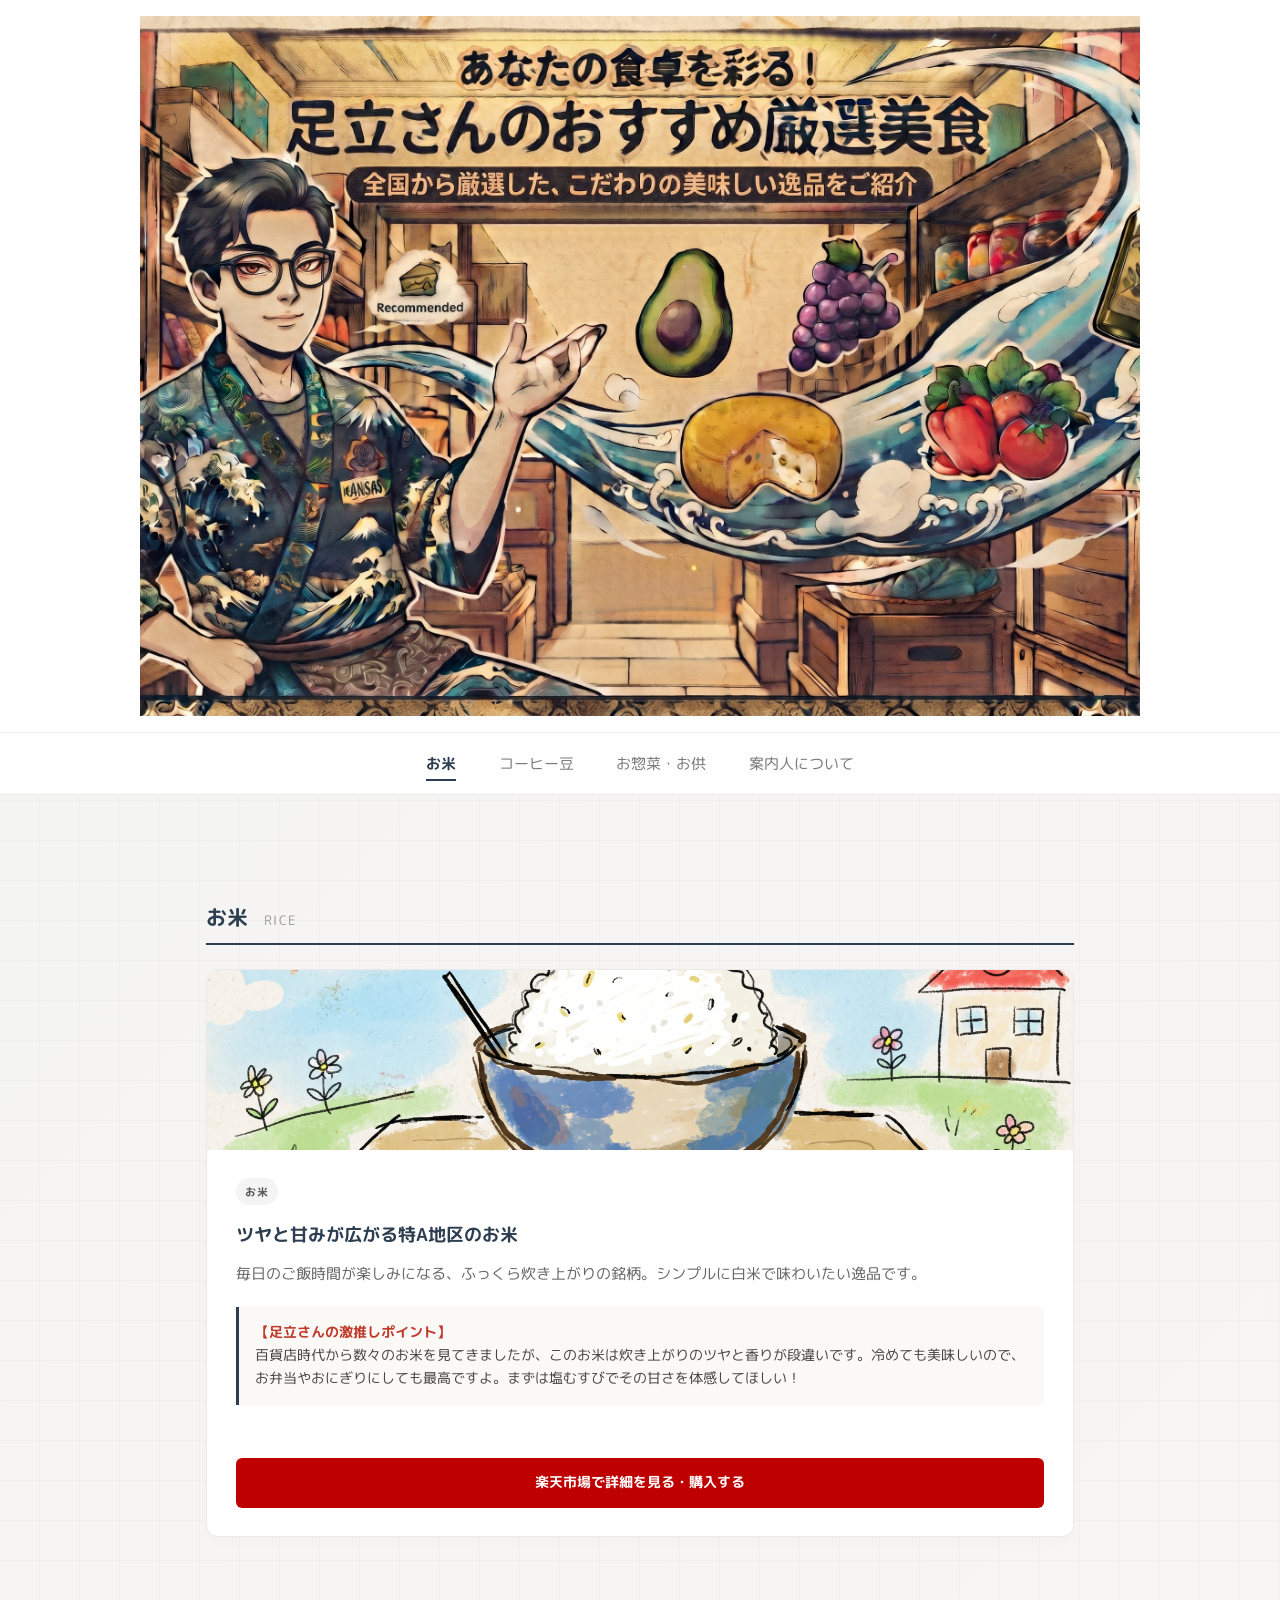
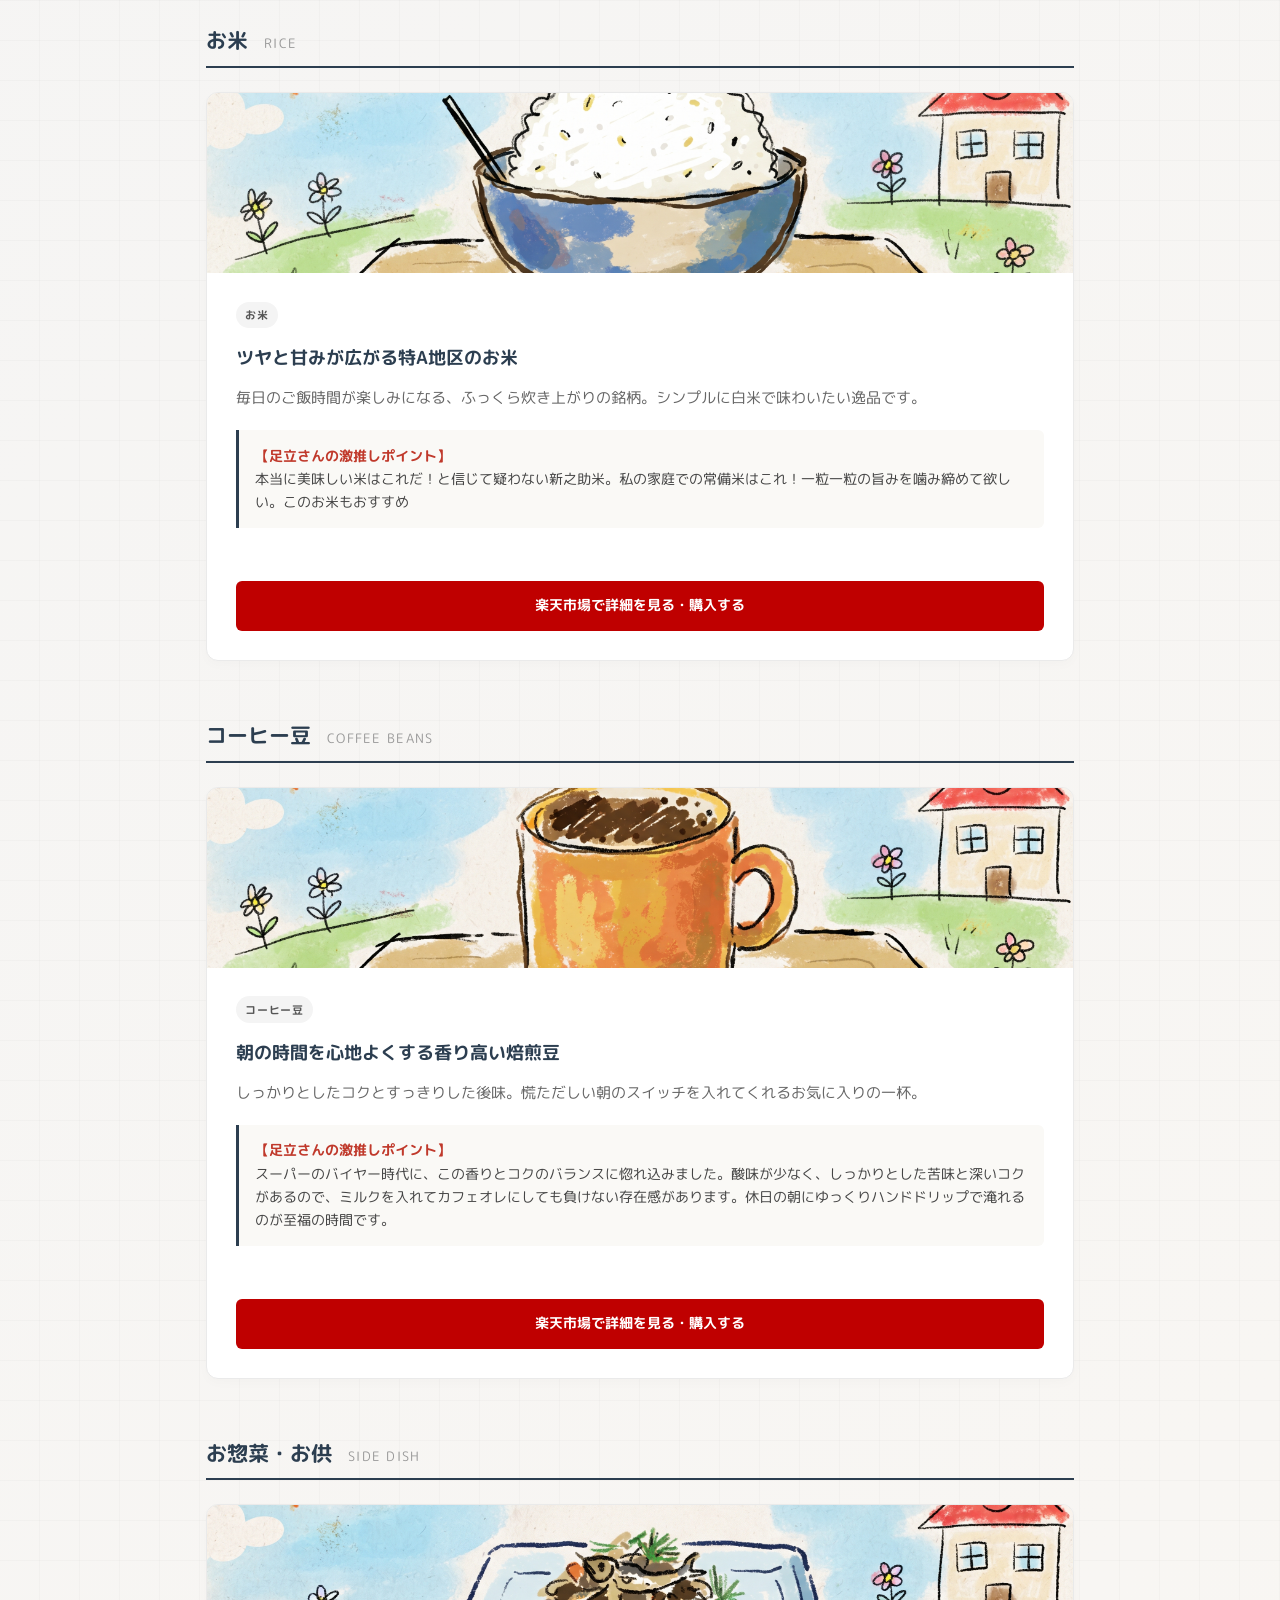
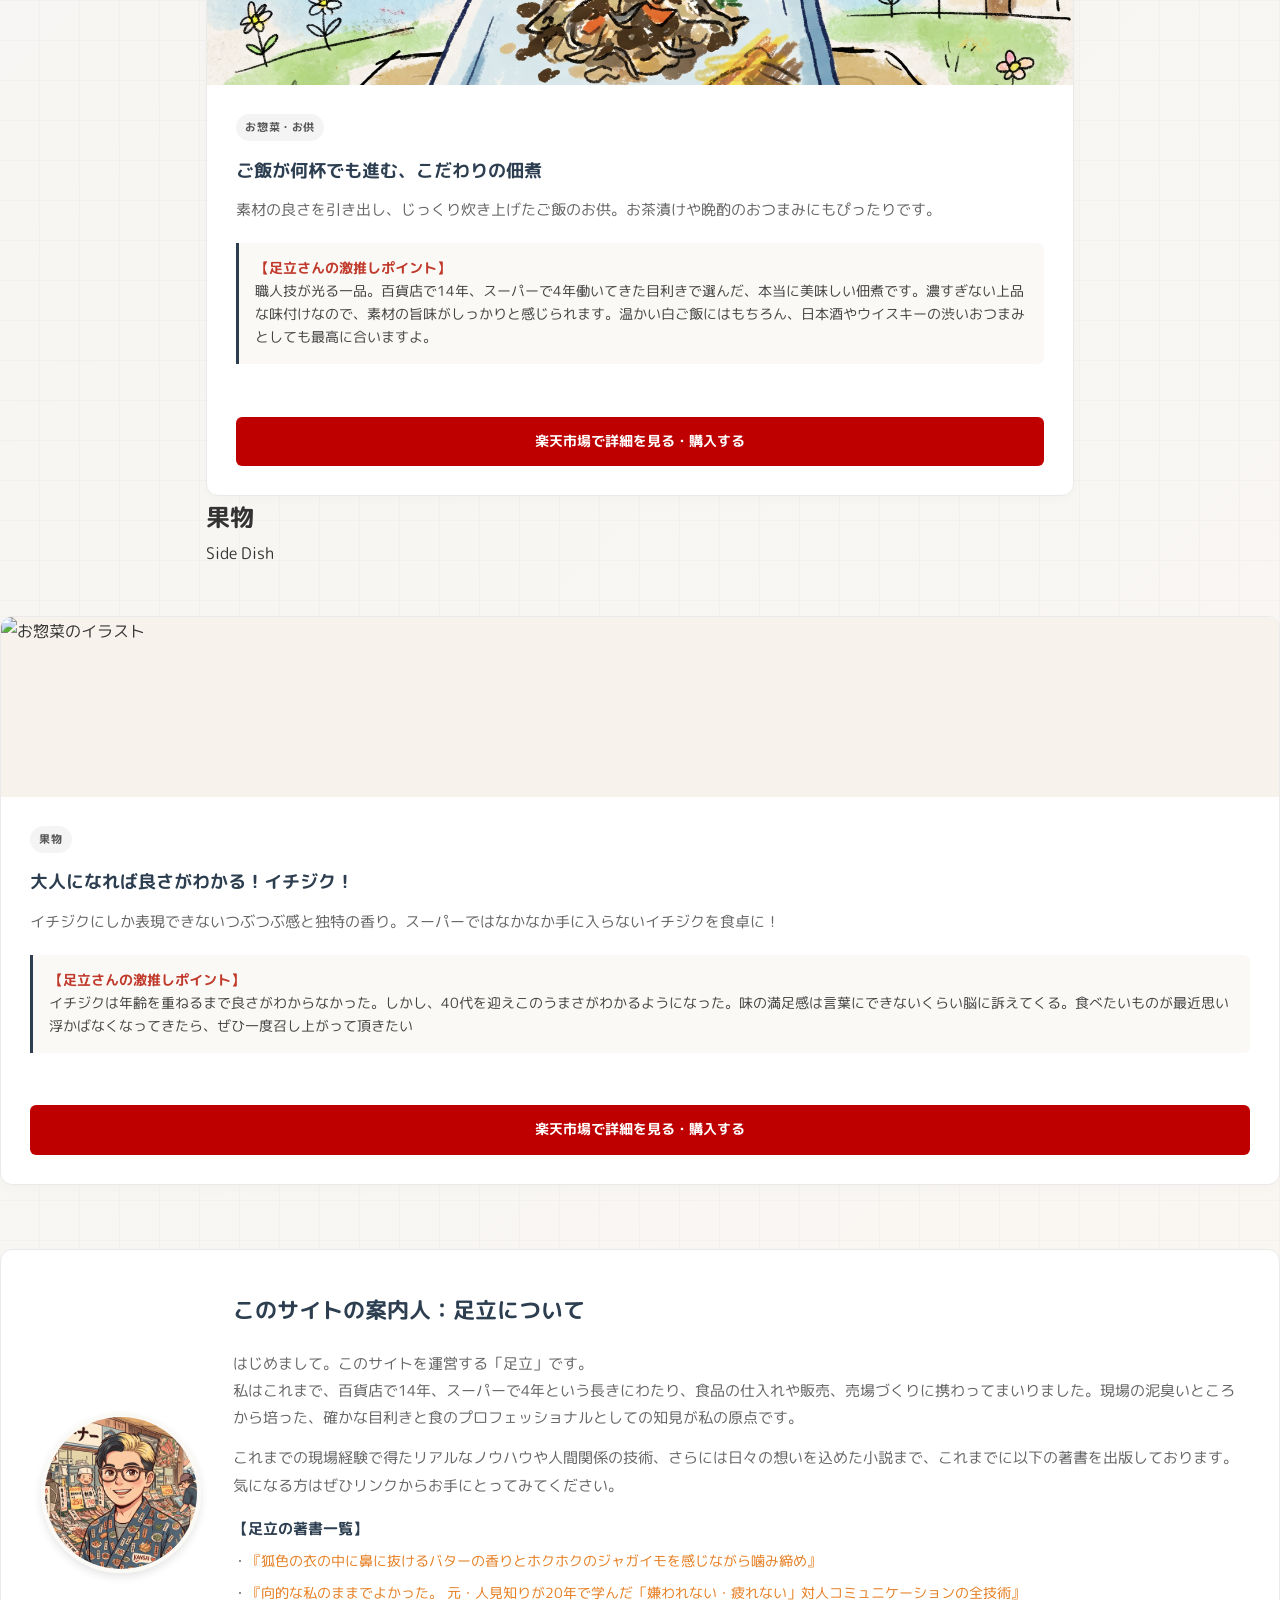
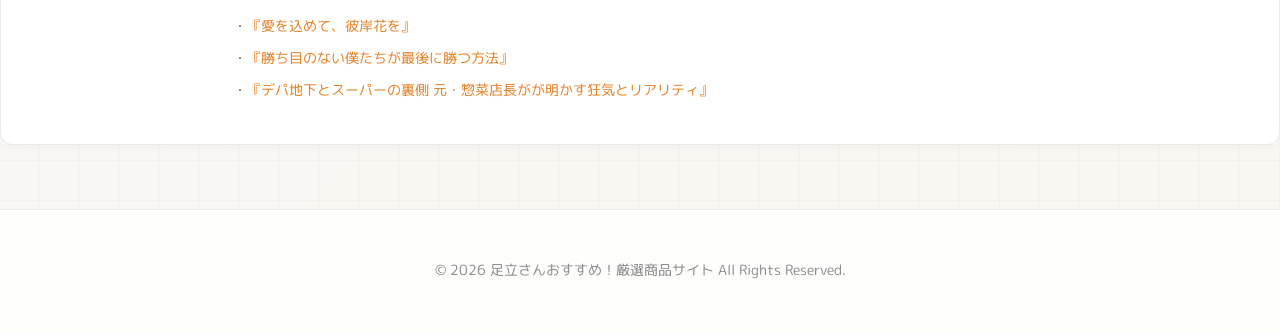
==== index.html @ 054f8435 "Update index.html" ====
<!DOCTYPE html>
<html lang="ja">
<head>
    <meta charset="UTF-8">
    <meta name="viewport" content="width=device-width, initial-scale=1.0">
    <title>足立さんおすすめ！厳選商品サイト</title>
    <!-- 分離したCSSファイルを読み込み -->
    <link rel="stylesheet" href="style.css">
    <!-- 丸みのある綺麗な日本語フォント（Google Fonts: M PLUS Rounded 1c） -->
    <link href="https://fonts.googleapis.com/css2?family=M+PLUS+Rounded+1c:wght@400;700&display=swap" rel="stylesheet">
</head>
<body>

    <!-- サイト全体を優しく包み込み、背景がゆっくり動くラッパー -->
    <div class="wrapper">

        <header>
            <!-- ヘッダー用イメージ画像（足立さんのイラストや写真）だけを配置 -->
            <div class="header-image-wrap">
                <img src="image/header-adachi.jpeg" alt="足立さんのおすすめ厳選美食" class="header-image">
            </div>
        </header>

        <!-- カテゴリーナビゲーション -->
        <nav class="nav-categories">
            <a href="#rice" class="active">お米</a>
            <a href="#coffee">コーヒー豆</a>
            <a href="#side-dish">お惣菜・お供</a>
            <a href="#profile">案内人について</a>
        </nav>

        <div class="container">
            
            <!-- お米カテゴリー -->
            <div class="section-header" id="rice">
                <h2>お米</h2>
                <span>Rice</span>
            </div>
            <div class="grid">
                <article class="card">
                    <div class="card-image-wrap">
                        <img src="image/rice-main.jpeg" alt="お米のイラスト" class="card-image">
                    </div>
                    <div class="card-content">
                        <span class="category-tag">お米</span>
                        <h3>ツヤと甘みが広がる特A地区のお米</h3>
                        <p class="card-desc">毎日のご飯時間が楽しみになる、ふっくら炊き上がりの銘柄。シンプルに白米で味わいたい逸品です。</p>
                        <!-- 商品の紹介文を書く詳細エリア -->
                        <div class="review-box">
                            <p><strong>【足立さんの激推しポイント】</strong><br>百貨店時代から数々のお米を見てきましたが、このお米は炊き上がりのツヤと香りが段違いです。冷めても美味しいので、お弁当やおにぎりにしても最高ですよ。まずは塩むすびでその甘さを体感してほしい！</p>
                        </div>
                    </div>
                    <!-- 楽天アフィリエイトリンク用ボタン -->
                    <a href="https://a.r10.to/hYMB0J" class="affiliate-btn rakuten-btn" target="_blank" rel="noopener">楽天市場で詳細を見る・購入する</a>
                </article>
            </div>
　　　　　　 <div class="section-header" id="rice">
                <h2>お米</h2>
                <span>Rice</span>
            </div>
            <div class="grid">
                <article class="card">
                    <div class="card-image-wrap">
                        <img src="image/rice-main.jpeg" alt="お米のイラスト" class="card-image">
                    </div>
                    <div class="card-content">
                        <span class="category-tag">お米</span>
                        <h3>ツヤと甘みが広がる特A地区のお米</h3>
                        <p class="card-desc">毎日のご飯時間が楽しみになる、ふっくら炊き上がりの銘柄。シンプルに白米で味わいたい逸品です。</p>
                        <!-- 商品の紹介文を書く詳細エリア -->
                        <div class="review-box">
                            <p><strong>【足立さんの激推しポイント】</strong><br>本当に美味しい米はこれだ！と信じて疑わない新之助米。私の家庭での常備米はこれ！一粒一粒の旨みを噛み締めて欲しい。このお米もおすすめ</p>
                        </div>
                    </div>
                    <!-- 楽天アフィリエイトリンク用ボタン -->
                    <a href="https://a.r10.to/hPH8w1" class="affiliate-btn rakuten-btn" target="_blank" rel="noopener">楽天市場で詳細を見る・購入する</a>
                </article>
            </div>

            <!-- コーヒー豆カテゴリー -->
            <div class="section-header" id="coffee">
                <h2>コーヒー豆</h2>
                <span>Coffee Beans</span>
            </div>
            <div class="grid">
                <article class="card">
                    <div class="card-image-wrap">
                        <img src="image/coffee-main.jpeg" alt="コーヒーのイラスト" class="card-image">
                    </div>
                    <div class="card-content">
                        <span class="category-tag">コーヒー豆</span>
                        <h3>朝の時間を心地よくする香り高い焙煎豆</h3>
                        <p class="card-desc">しっかりとしたコクとすっきりした後味。慌ただしい朝のスイッチを入れてくれるお気に入りの一杯。</p>
                        <!-- 商品の紹介文を書く詳細エリア -->
                        <div class="review-box">
                            <p><strong>【足立さんの激推しポイント】</strong><br>スーパーのバイヤー時代に、この香りとコクのバランスに惚れ込みました。酸味が少なく、しっかりとした苦味と深いコクがあるので、ミルクを入れてカフェオレにしても負けない存在感があります。休日の朝にゆっくりハンドドリップで淹れるのが至福の時間です。</p>
                        </div>
                    </div>
                    <!-- 楽天アフィリエイトリンク用ボタン -->
                    <a href="https://a.r10.to/hg80tV" class="affiliate-btn rakuten-btn" target="_blank" rel="noopener">楽天市場で詳細を見る・購入する</a>
                </article>
            </div>

            <!-- お惣菜・お供カテゴリー -->
            <div class="section-header" id="side-dish">
                <h2>お惣菜・お供</h2>
                <span>Side Dish</span>
            </div>
            <div class="grid">
                <article class="card">
                    <div class="card-image-wrap">
                        <img src="image/souzai-main.jpeg" alt="お惣菜のイラスト" class="card-image">
                    </div>
                    <div class="card-content">
                        <span class="category-tag">お惣菜・お供</span>
                        <h3>ご飯が何杯でも進む、こだわりの佃煮</h3>
                        <p class="card-desc">素材の良さを引き出し、じっくり炊き上げたご飯のお供。お茶漬けや晩酌のおつまみにもぴったりです。</p>
                        <!-- 商品の紹介文を書く詳細エリア -->
                        <div class="review-box">
                            <p><strong>【足立さんの激推しポイント】</strong><br>職人技が光る一品。百貨店で14年、スーパーで4年働いてきた目利きで選んだ、本当に美味しい佃煮です。濃すぎない上品な味付けなので、素材の旨味がしっかりと感じられます。温かい白ご飯にはもちろん、日本酒やウイスキーの渋いおつまみとしても最高に合いますよ。</p>
                        </div>
                    </div>
                    <!-- 楽天アフィリエイトリンク用ボタン -->
                    <a href="https://a.r10.to/h8cJKU" class="affiliate-btn rakuten-btn" target="_blank" rel="noopener">楽天市場で詳細を見る・購入する</a>
                </article>
            </div>
             <h2>果物</h2>
                <span>Side Dish</span>
            </div>
            <div class="grid">
                <article class="card">
                    <div class="card-image-wrap">
                        <img src="image/fig.jpeg" alt="お惣菜のイラスト" class="card-image">
                    </div>
                    <div class="card-content">
                        <span class="category-tag">果物</span>
                        <h3>大人になれば良さがわかる！イチジク！</h3>
                        <p class="card-desc">イチジクにしか表現できないつぶつぶ感と独特の香り。スーパーではなかなか手に入らないイチジクを食卓に！</p>
                        <!-- 商品の紹介文を書く詳細エリア -->
                        <div class="review-box">
                            <p><strong>【足立さんの激推しポイント】</strong><br>イチジクは年齢を重ねるまで良さがわからなかった。しかし、40代を迎えこのうまさがわかるようになった。味の満足感は言葉にできないくらい脳に訴えてくる。食べたいものが最近思い浮かばなくなってきたら、ぜひ一度召し上がって頂きたい</p>
                        </div>
                    </div>
                    <!-- 楽天アフィリエイトリンク用ボタン -->
                    <a href="https://a.r10.to/hk96p2" class="affiliate-btn rakuten-btn" target="_blank" rel="noopener">楽天市場で詳細を見る・購入する</a>
                </article>
            </div>
            
           <!-- 自己紹介エリア（足立さんについて） -->
           <div class="adachi-profile" id="profile">
            <div class="profile-image-wrap">
                <img src="image/1.png" alt="足立さん" class="profile-image">
            </div>
            <div class="profile-text">
                <h3>このサイトの案内人：足立について</h3>
                <p>
                    はじめまして。このサイトを運営する「足立」です。<br>
                    私はこれまで、百貨店で14年、スーパーで4年という長きにわたり、食品の仕入れや販売、売場づくりに携わってまいりました。現場の泥臭いところから培った、確かな目利きと食のプロフェッショナルとしての知見が私の原点です。
                </p>
                <p>
                    これまでの現場経験で得たリアルなノウハウや人間関係の技術、さらには日々の想いを込めた小説まで、これまでに以下の著書を出版しております。気になる方はぜひリンクからお手にとってみてください。
                </p>
                
                <div class="book-links-list" style="margin-top: 1rem; font-size: 0.9rem;">
                    <p style="font-weight: bold; color: #2c3e50; margin-bottom: 0.4rem;">【足立の著書一覧】</p>
                    <ul style="list-style-type: none; padding-left: 0; display: flex; flex-direction: column; gap: 0.4rem;">
                        <li>・<a href="https://amzn.asia/d/04oWcGlm" target="_blank" rel="noopener" style="color: #e67e22; text-decoration: none;">『狐色の衣の中に鼻に抜けるバターの香りとホクホクのジャガイモを感じながら噛み締め』</a></li>
                        <li>・<a href="https://amzn.asia/d/05BoOHVc" target="_blank" rel="noopener" style="color: #e67e22; text-decoration: none;">『向的な私のままでよかった。 元・人見知りが20年で学んだ「嫌われない・疲れない」対人コミュニケーションの全技術』</a></li>
                        <li>・<a href="https://amzn.asia/d/06cfNr6Q" target="_blank" rel="noopener" style="color: #e67e22; text-decoration: none;">『愛を込めて、彼岸花を』</a></li>
                        <li>・<a href="https://amzn.asia/d/00hnR5lk" target="_blank" rel="noopener" style="color: #e67e22; text-decoration: none;">『勝ち目のない僕たちが最後に勝つ方法』</a></li>
                        <li>・<a href="https://amzn.asia/d/09Guh5s5" target="_blank" rel="noopener" style="color: #e67e22; text-decoration: none;">『デパ地下とスーパーの裏側 元・惣菜店長がが明かす狂気とリアリティ』</a></li>
                    </ul>
                </div>
            </div>
        </div>
        <footer>
            <p>&copy; 2026 足立さんおすすめ！厳選商品サイト All Rights Reserved.</p>
        </footer>

    </div><!-- /.wrapper -->

</body>
</html>
---- style.css ----
@charset "UTF-8";

/* wrapperの背景がゆっくり移り変わるアニメーション */
@keyframes backgroundAnimation {
    0% { background-position: 0% 50%; }
    50% { background-position: 100% 50%; }
    100% { background-position: 0% 50%; }
}

* {
    box-sizing: border-box;
    margin: 0;
    padding: 0;
}

body {
    background-color: #faf9f6;
    color: #333333;
    font-family: "M PLUS Rounded 1c", "Rounded Mplus 1c", -apple-system, BlinkMacSystemFont, "Segoe UI", Roboto, sans-serif;
    line-height: 1.8;
}

/* サイト全体を包み込み、CSSで作った上品な網目テクスチャ＋動くグラデーションを重ねるエリア */
.wrapper {
    background-image: 
        repeating-linear-gradient(0deg, transparent, transparent 39px, rgba(0, 0, 0, 0.02) 39px, rgba(0, 0, 0, 0.02) 40px),
        repeating-linear-gradient(90deg, transparent, transparent 39px, rgba(0, 0, 0, 0.02) 39px, rgba(0, 0, 0, 0.02) 40px),
        linear-gradient(-45deg, #fcfcfc, #f7f3ec, #fcf8f2, #f4f4f4);
    
    background-size: 40px 40px, 40px 40px, 400% 400%;
    animation: backgroundAnimation 25s ease infinite;
    min-height: 100vh;
}

header {
    background-color: rgba(255, 255, 255, 0.85);
    backdrop-filter: blur(8px);
    border-bottom: 1px solid #eee;
    padding: 1rem 0; /* 上下の余白をスッキリさせる */
    text-align: center;
}

/* 画像を囲む枠をレスポンシブ対応させる */
.header-image-wrap {
    width: 100%;
    max-width: 1000px; /* パソコン表示時の最大幅 */
    height: 700px;     /* ヘッダーとして適切な高さを固定（お好みで調整） */
    margin: 0 auto;
    overflow: hidden;
}

/* 画像が変に伸びず、綺麗に枠に収まるようにする設定 */
.header-image {
    width: 100%;
    height: 100%;
    object-fit: cover; /* 縦横比を維持したまま枠いっぱいに切り抜いて収める */
    object-position: center top; /* 画像の上の部分（顔や文字）が見切れないように位置調整 */
}

/* ナビゲーション（洗練されたバー） */
.nav-categories {
    background-color: rgba(255, 255, 255, 0.9);
    backdrop-filter: blur(8px);
    border-bottom: 1px solid #eaeaea;
    padding: 1rem;
    text-align: center;
    position: sticky;
    top: 0;
    z-index: 10;
}

.nav-categories a {
    color: #777;
    text-decoration: none;
    font-size: 0.95rem;
    margin: 0 1.2rem;
    padding-bottom: 0.3rem;
    transition: color 0.2s;
}

.nav-categories a:hover, .nav-categories a.active {
    color: #2c3e50;
    border-bottom: 2px solid #2c3e50;
    font-weight: bold;
}

.container {
    max-width: 900px;
    margin: 0 auto;
    padding: 3rem 1rem;
}

/* セクション見出し */
.section-header {
    margin: 3.5rem 0 1.5rem 0;
    display: flex;
    align-items: baseline;
    gap: 1rem;
    border-bottom: 2px solid #2c3e50;
    padding-bottom: 0.4rem;
}

.section-header h2 {
    font-size: 1.3rem;
    color: #2c3e50;
}

.section-header span {
    font-size: 0.8rem;
    color: #999;
    letter-spacing: 0.1em;
    text-transform: uppercase;
}

/* グリッドレイアウト */
.grid {
    display: grid;
    grid-template-columns: repeat(auto-fit, minmax(280px, 1fr));
    gap: 2rem;
}

/* カードデザイン */
.card {
    background-color: #ffffff;
    border: 1px solid #eaeaea;
    border-radius: 12px;
    overflow: hidden;
    display: flex;
    flex-direction: column;
    justify-content: space-between;
    box-shadow: 0 4px 12px rgba(0,0,0,0.02);
    transition: transform 0.25s ease, box-shadow 0.25s ease;
}

.card:hover {
    transform: translateY(-4px);
    box-shadow: 0 10px 24px rgba(0,0,0,0.06);
}

.card-image-wrap {
    width: 100%;
    height: 180px;
    overflow: hidden;
    background-color: #f7f3ec;
}

.card-image {
    width: 100%;
    height: 100%;
    object-fit: cover;
    transition: transform 0.3s ease;
}

.card:hover .card-image {
    transform: scale(1.03);
}

.card-content {
    padding: 1.8rem;
    flex-grow: 1;
    display: flex;
    flex-direction: column;
}

.card .category-tag {
    font-size: 0.7rem;
    background-color: #f4f4f4;
    color: #555;
    padding: 0.2rem 0.6rem;
    border-radius: 20px;
    align-self: flex-start;
    margin-bottom: 0.8rem;
    font-weight: bold;
    letter-spacing: 0.05em;
}

.card h3 {
    font-size: 1.15rem;
    color: #2c3e50;
    margin-bottom: 0.6rem;
}

.card-desc {
    font-size: 0.95rem;
    color: #666666;
    margin-bottom: 1.2rem;
}

/* 各商品の紹介文を書くレビューボックス */
.review-box {
    background-color: #faf9f6;
    border-left: 3px solid #2c3e50;
    padding: 0.9rem 1rem;
    border-radius: 0 6px 6px 0;
    font-size: 0.9rem;
    color: #444;
    margin-bottom: 1.5rem;
    line-height: 1.6;
}

.review-box strong {
    color: #c0392b; /* 「足立さんの推しポイント」の強調色 */
}

/* 楽天アフィリエイトボタン（楽天市場のブランドカラーである赤系にアレンジ） */
.affiliate-btn {
    display: block;
    text-align: center;
    background-color: #bf0000;
    color: #ffffff;
    margin: 0 1.8rem 1.8rem 1.8rem;
    padding: 0.75rem;
    border-radius: 6px;
    text-decoration: none;
    font-weight: bold;
    font-size: 0.9rem;
    transition: background-color 0.2s;
}

.affiliate-btn:hover {
    background-color: #990000;
}

/* 自己紹介エリア（足立さんについて） */
.adachi-profile {
    display: flex;
    align-items: center;
    gap: 2rem;
    background-color: #ffffff;
    padding: 2.5rem;
    border-radius: 12px;
    border: 1px solid #eaeaea;
    margin-top: 4rem;
    margin-bottom: 2rem;
    box-shadow: 0 4px 12px rgba(0,0,0,0.02);
}

.profile-image-wrap {
    flex-shrink: 0;
}

.profile-image {
    width: 160px; /* イラストを綺麗に表示するサイズ */
    height: 160px;
    object-fit: cover; /* はみ出た部分をトリミングして調整 */
    border-radius: 50%; /* 丸く表示する場合 */
    border: 4px solid #faf9f6;
    box-shadow: 0 4px 8px rgba(0,0,0,0.1);
}

.profile-text h3 {
    font-size: 1.4rem;
    color: #2c3e50;
    margin-bottom: 1.2rem;
}

.profile-text p {
    font-size: 0.95rem;
    color: #666666;
    margin-bottom: 0.8rem;
    line-height: 1.8;
}

.profile-text p strong {
    color: #d35400; /* 強調したい部分の色 */
}

.profile-text a {
    color: #e67e22;
    text-decoration: none;
}
.profile-text a:hover {
    text-decoration: underline;
}

/* スマホ表示対応 */
@media (max-width: 768px) {
    .adachi-profile {
        flex-direction: column;
        text-align: center;
        gap: 1.5rem;
        padding: 1.8rem;
    }
    .profile-image {
        width: 120px;
        height: 120px;
    }
    .nav-categories a {
        margin: 0 0.6rem;
        font-size: 0.9rem;
    }
    header {
        padding: 2.5rem 1rem 1.5rem 1rem;
    }
    header h1 {
        font-size: 1.5rem;
    }
}

footer {
    text-align: center;
    padding: 3rem 1rem;
    color: #888888;
    font-size: 0.85rem;
    border-top: 1px solid #eaeaea;
    margin-top: 4rem;
    background-color: rgba(255, 255, 255, 0.85);
}
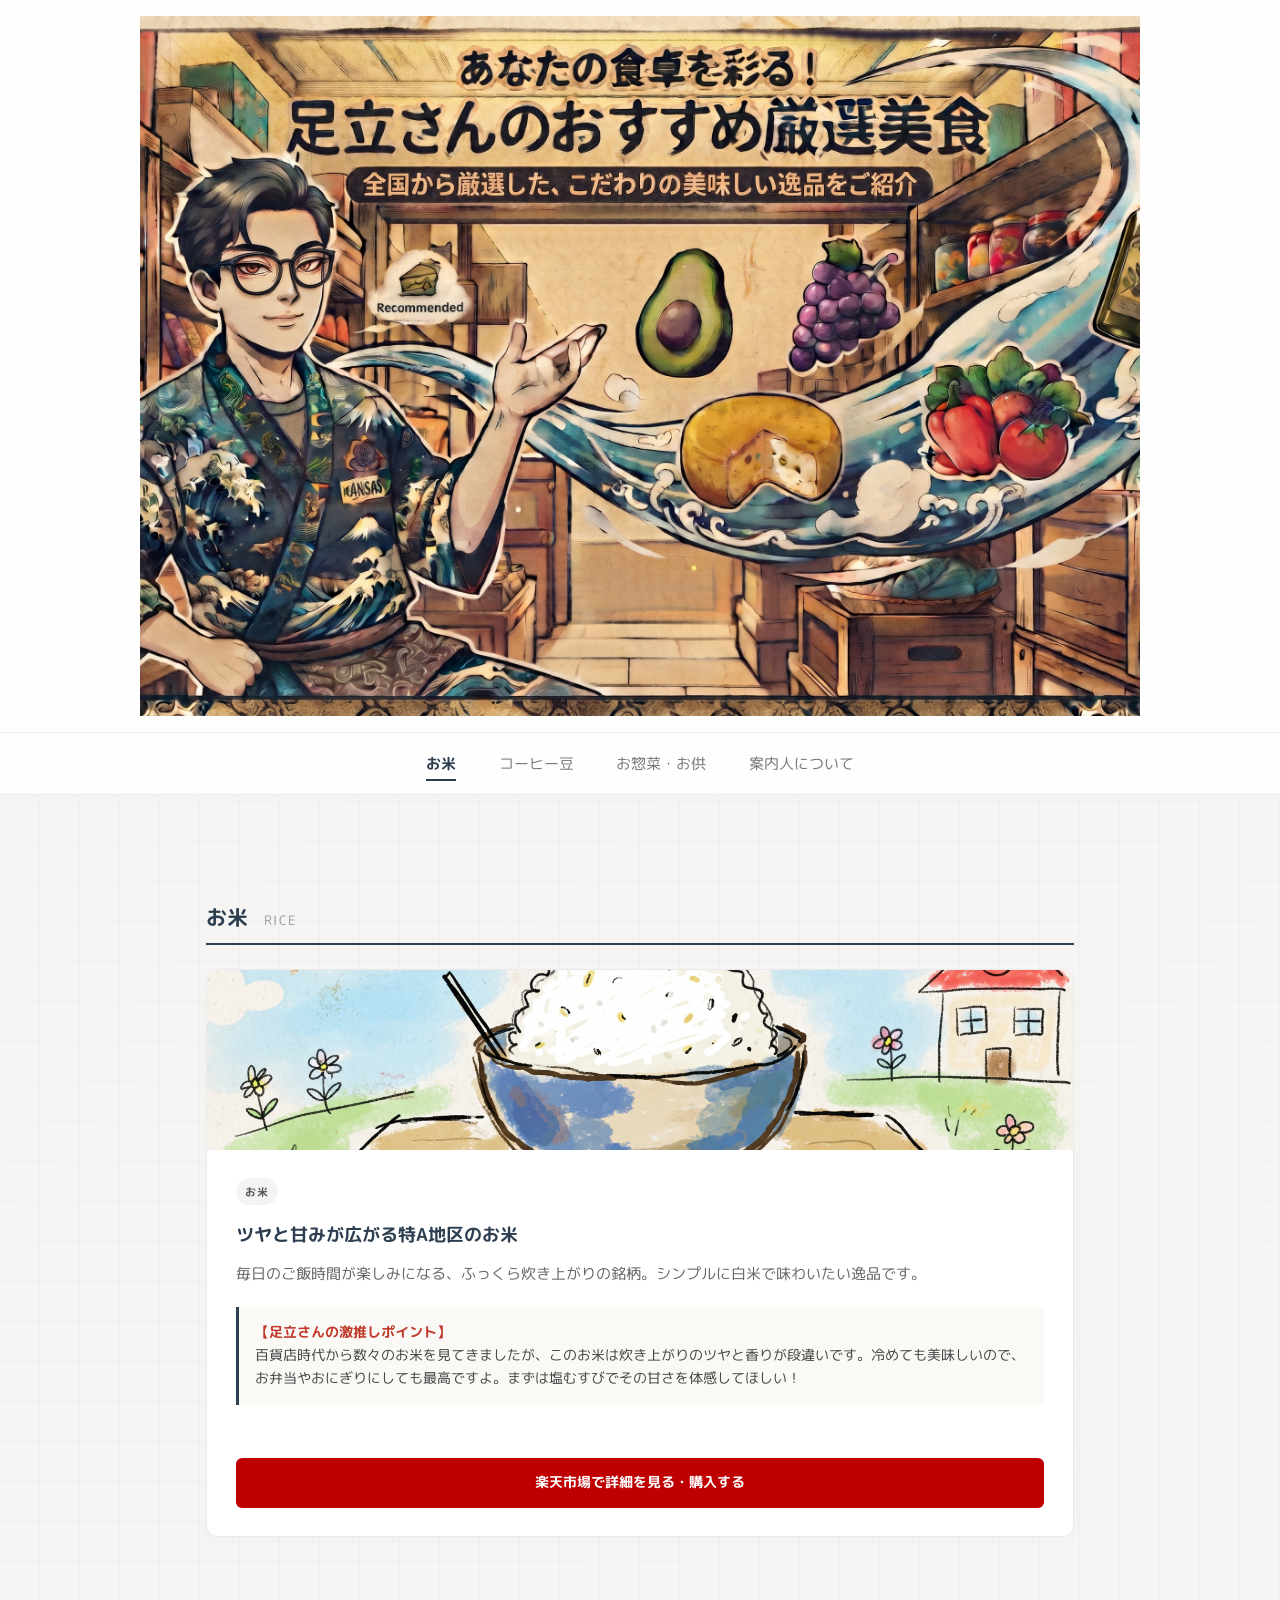
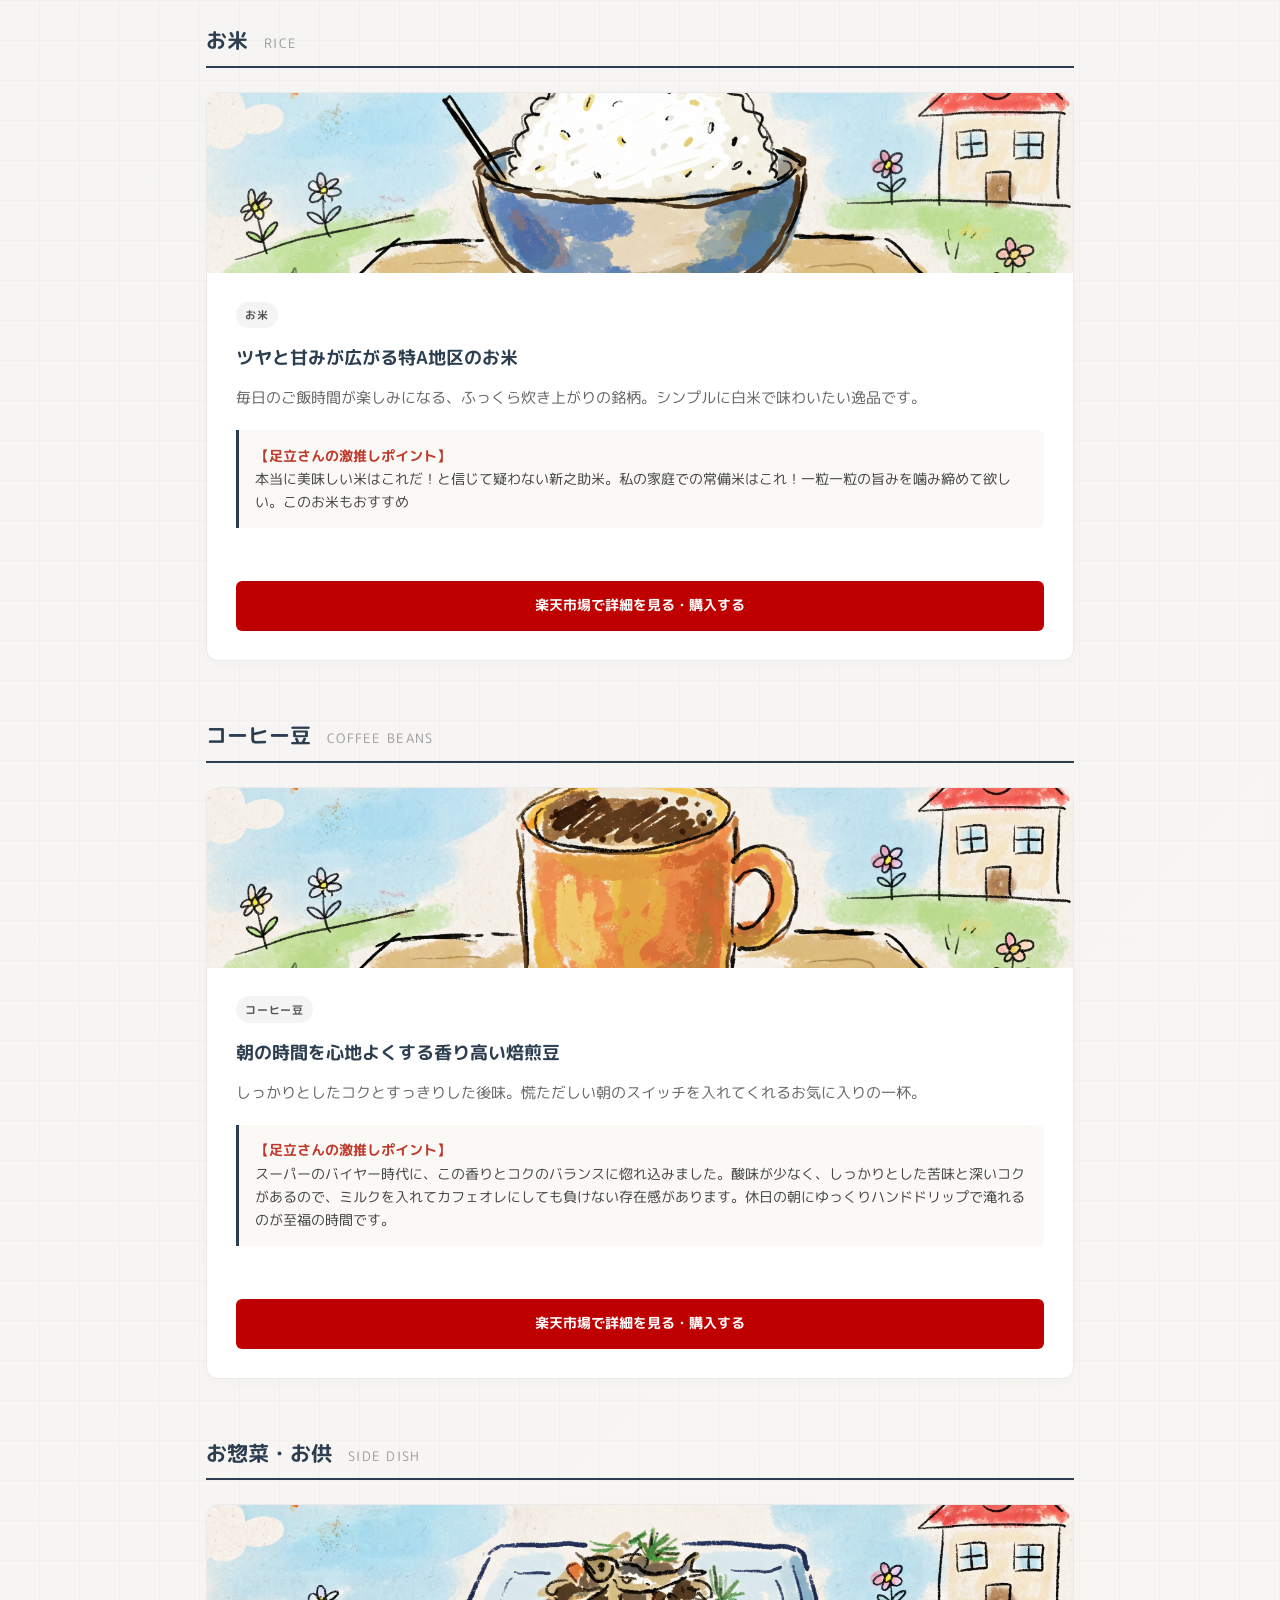
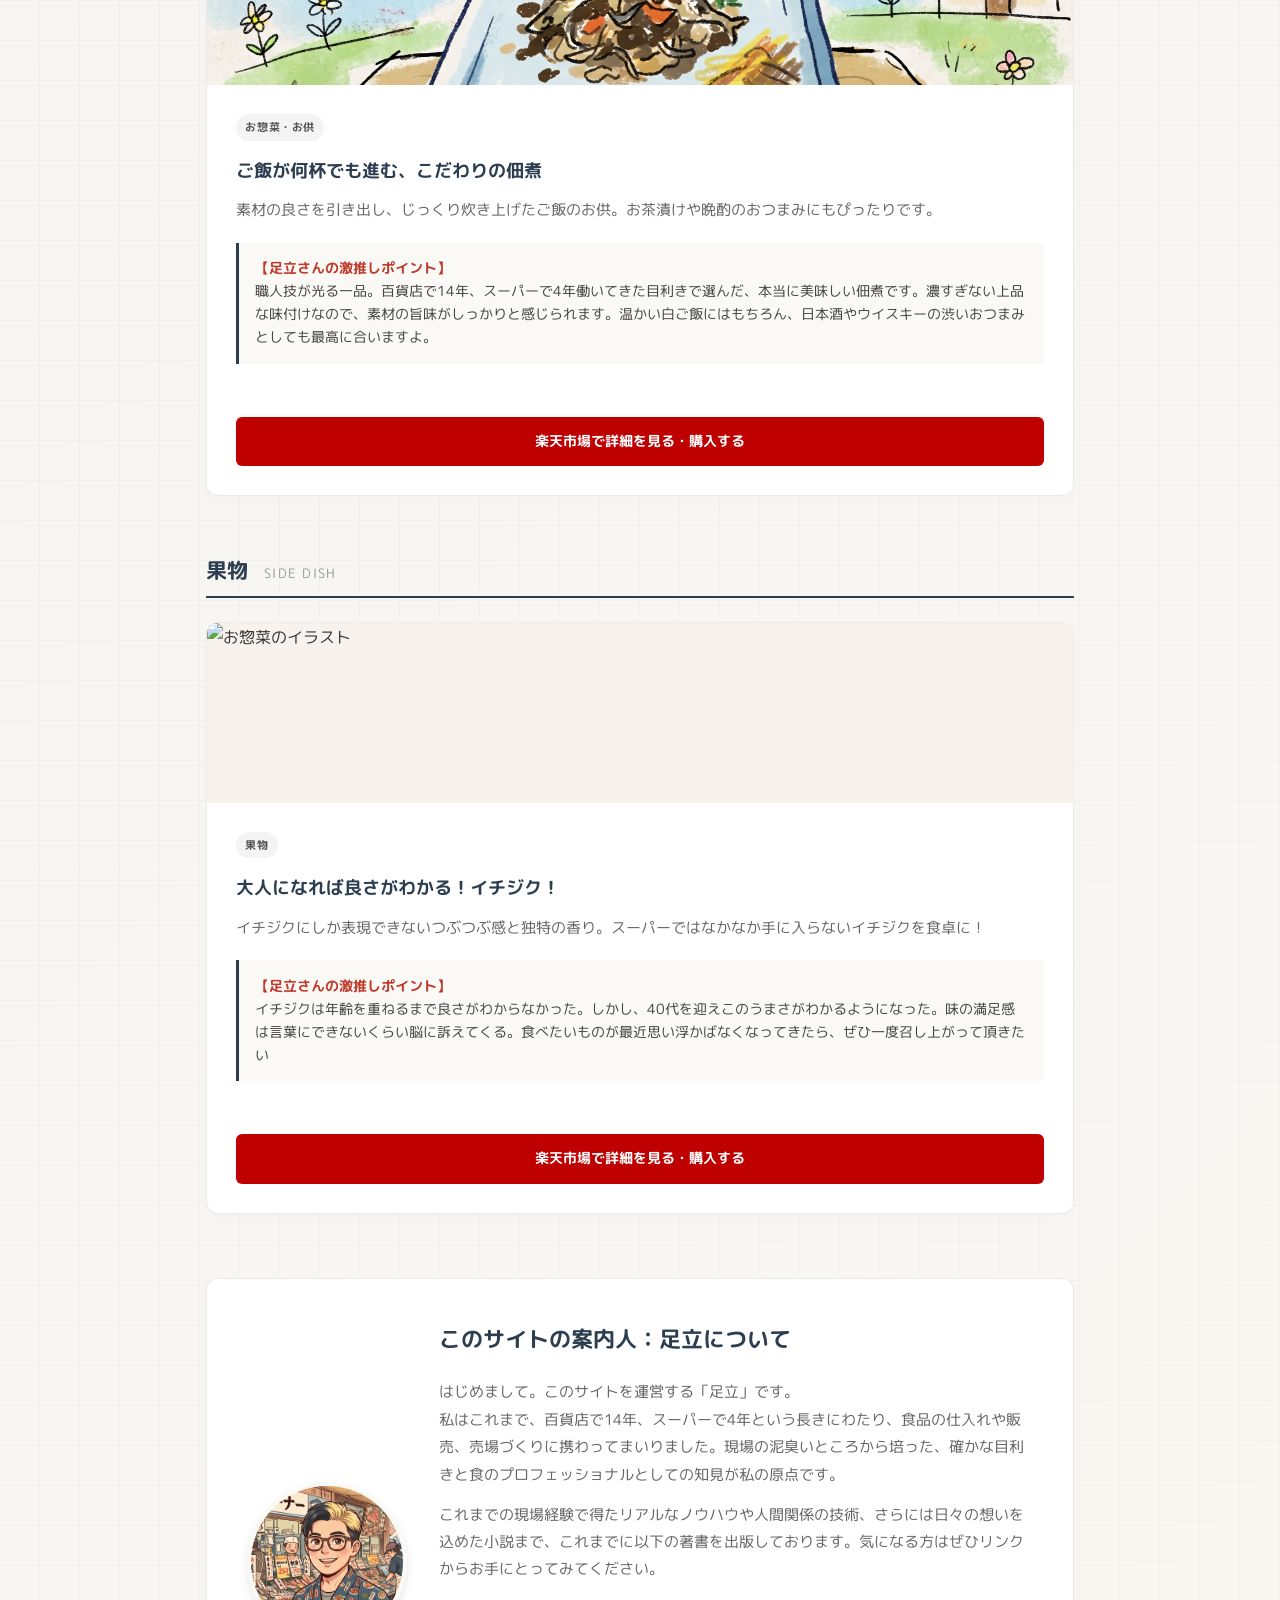
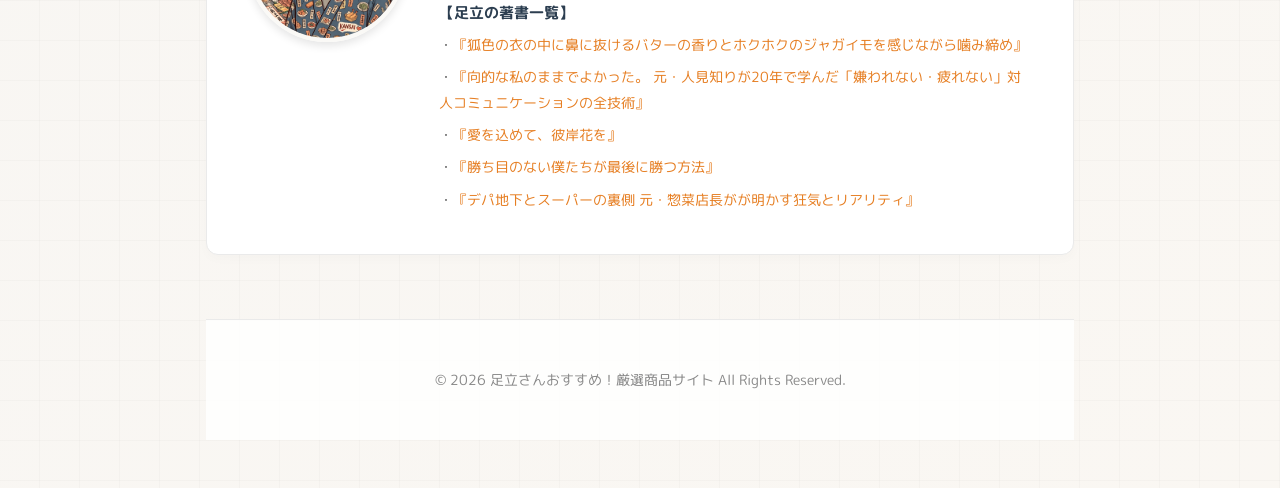
==== commit 0223bd1d: "Update index.html" ====
--- a/index.html
+++ b/index.html
@@ -124,6 +124,8 @@
                     <a href="https://a.r10.to/h8cJKU" class="affiliate-btn rakuten-btn" target="_blank" rel="noopener">楽天市場で詳細を見る・購入する</a>
                 </article>
             </div>
+            <!-- 果物カテゴリー -->
+            <div class="section-header" id="fluts">
              <h2>果物</h2>
                 <span>Side Dish</span>
             </div>
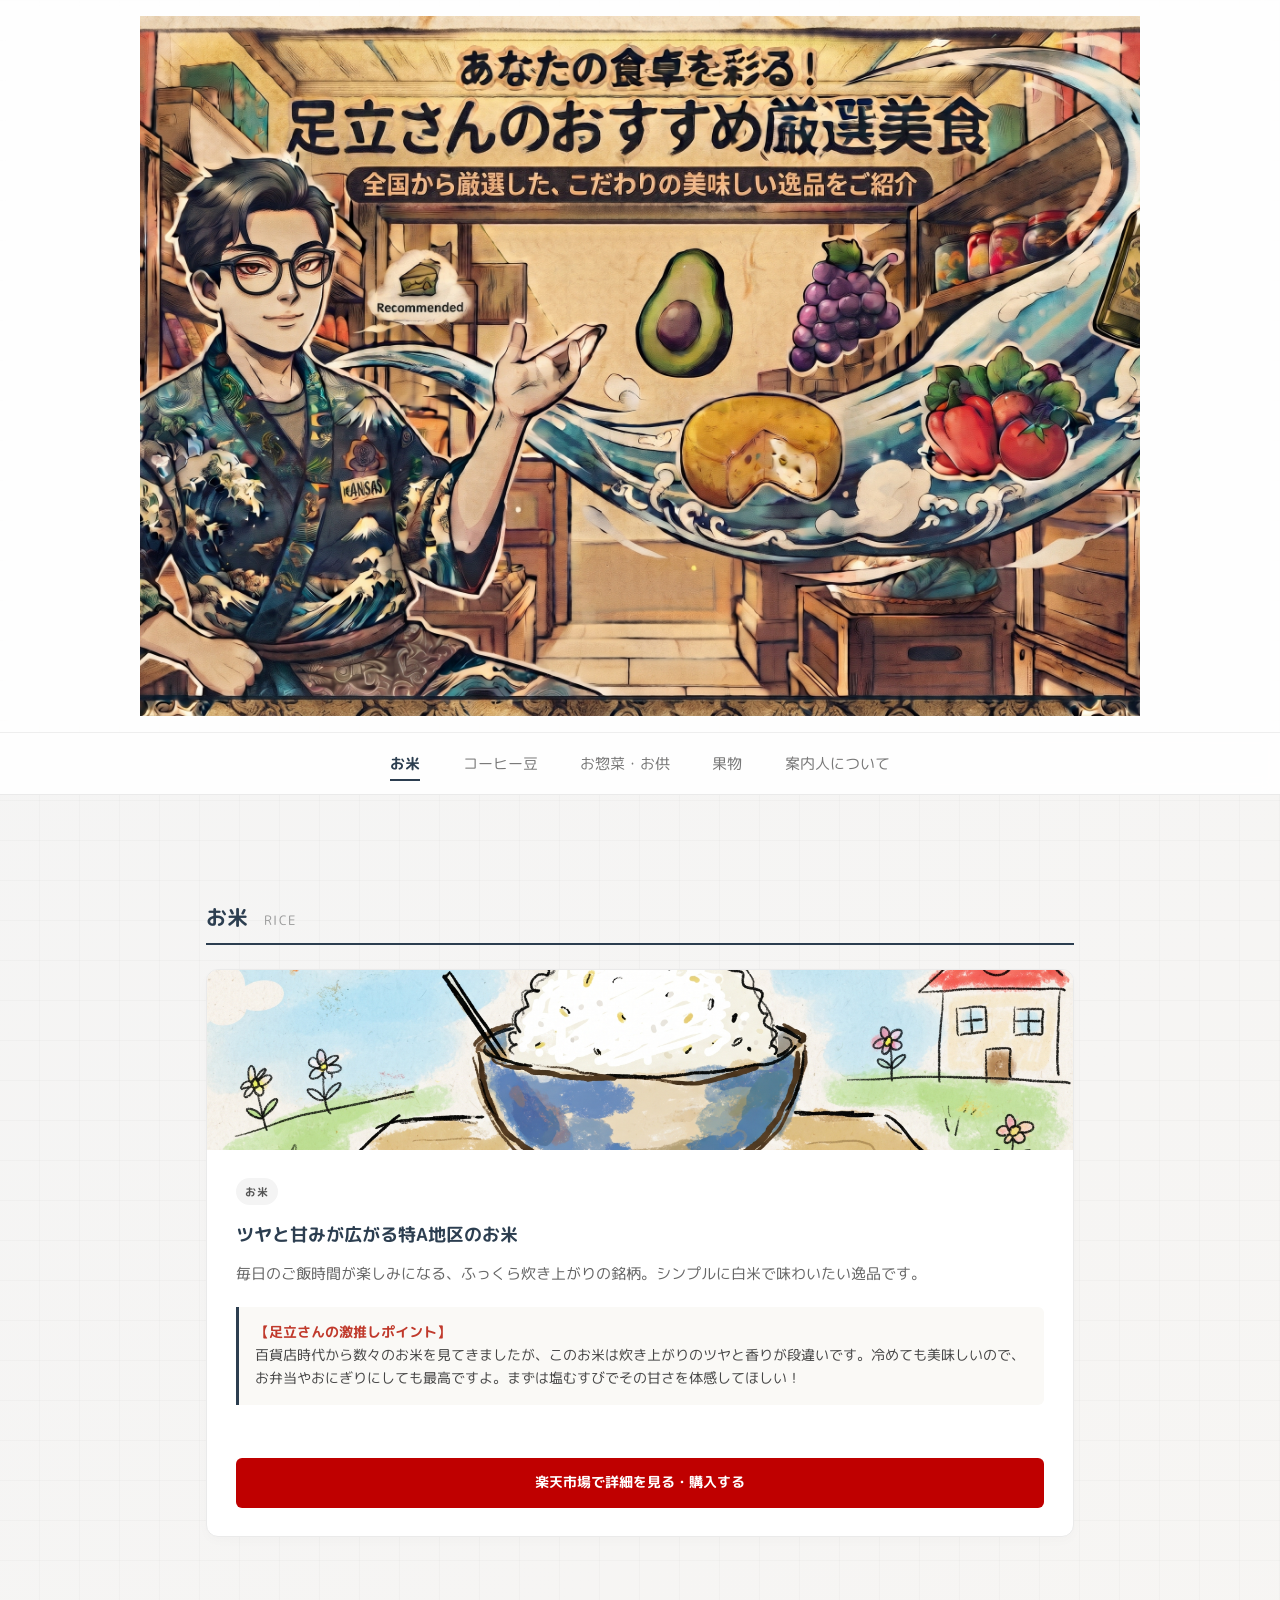
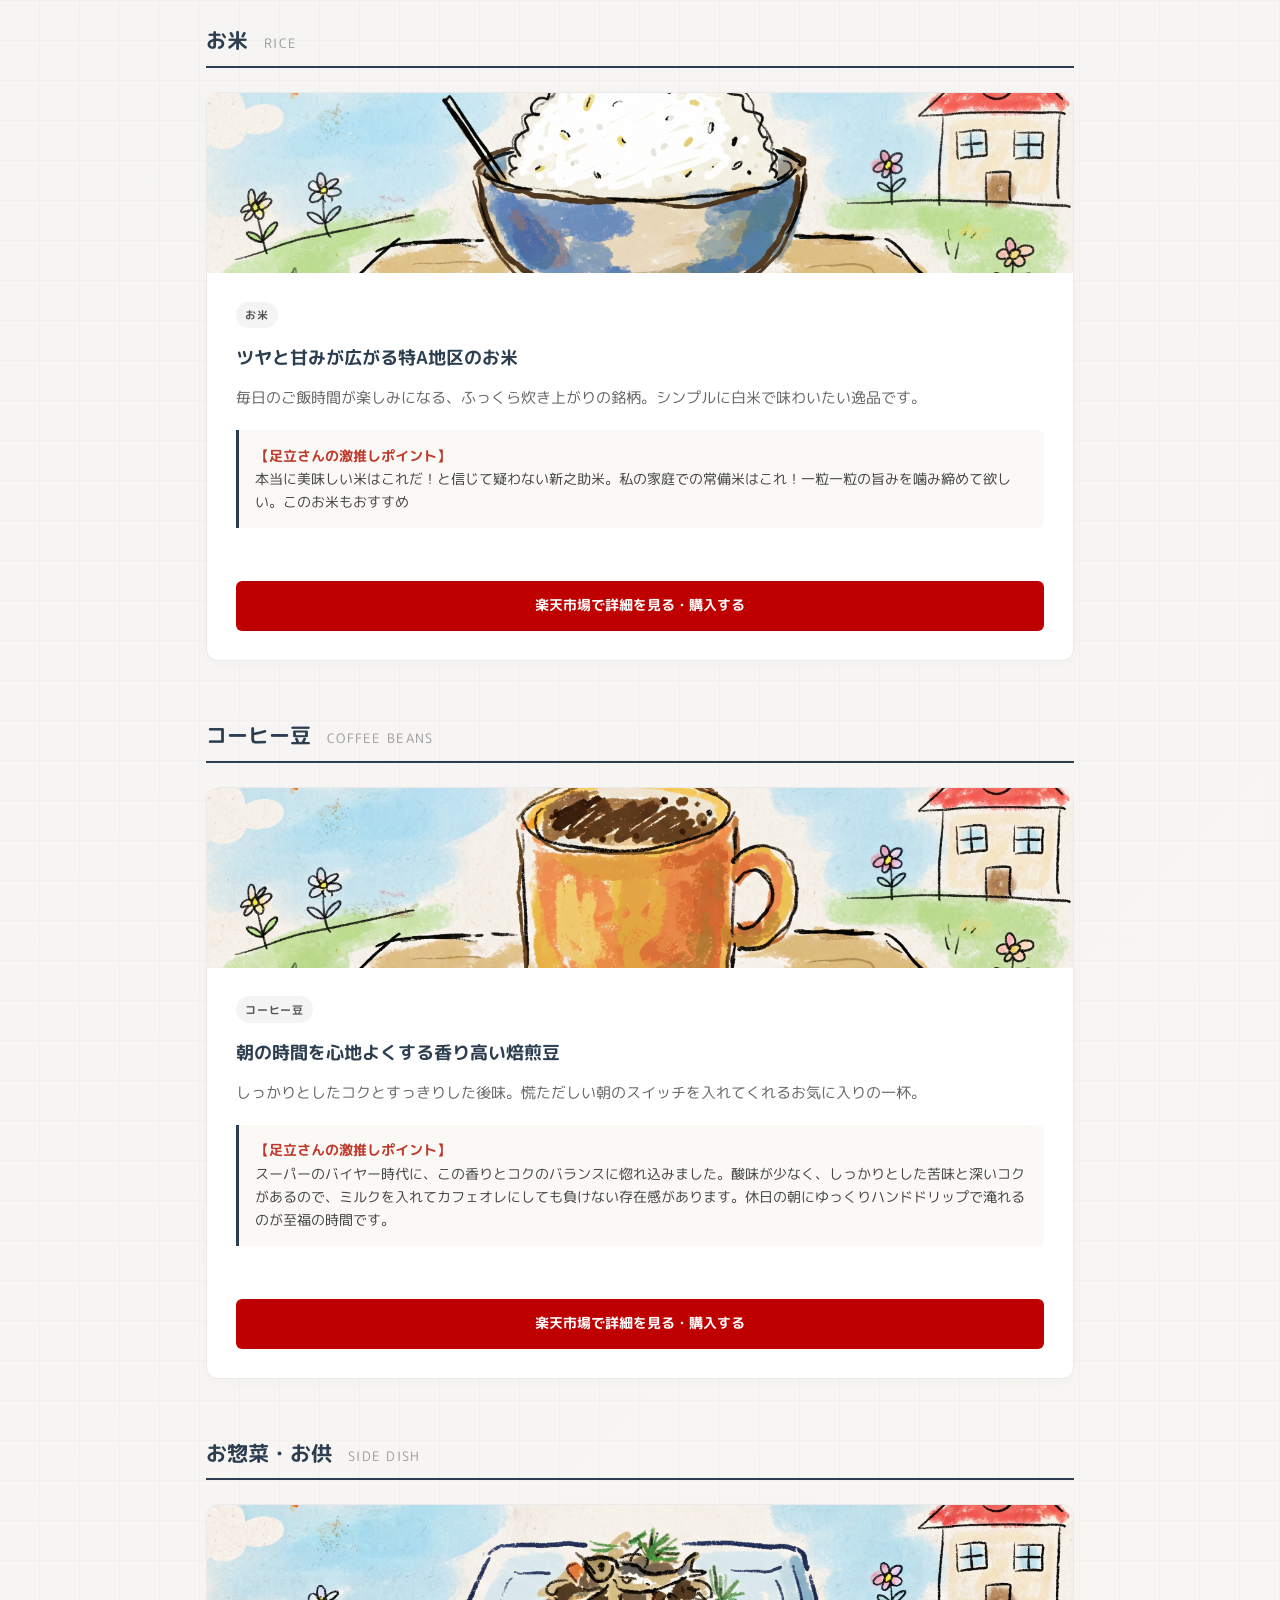
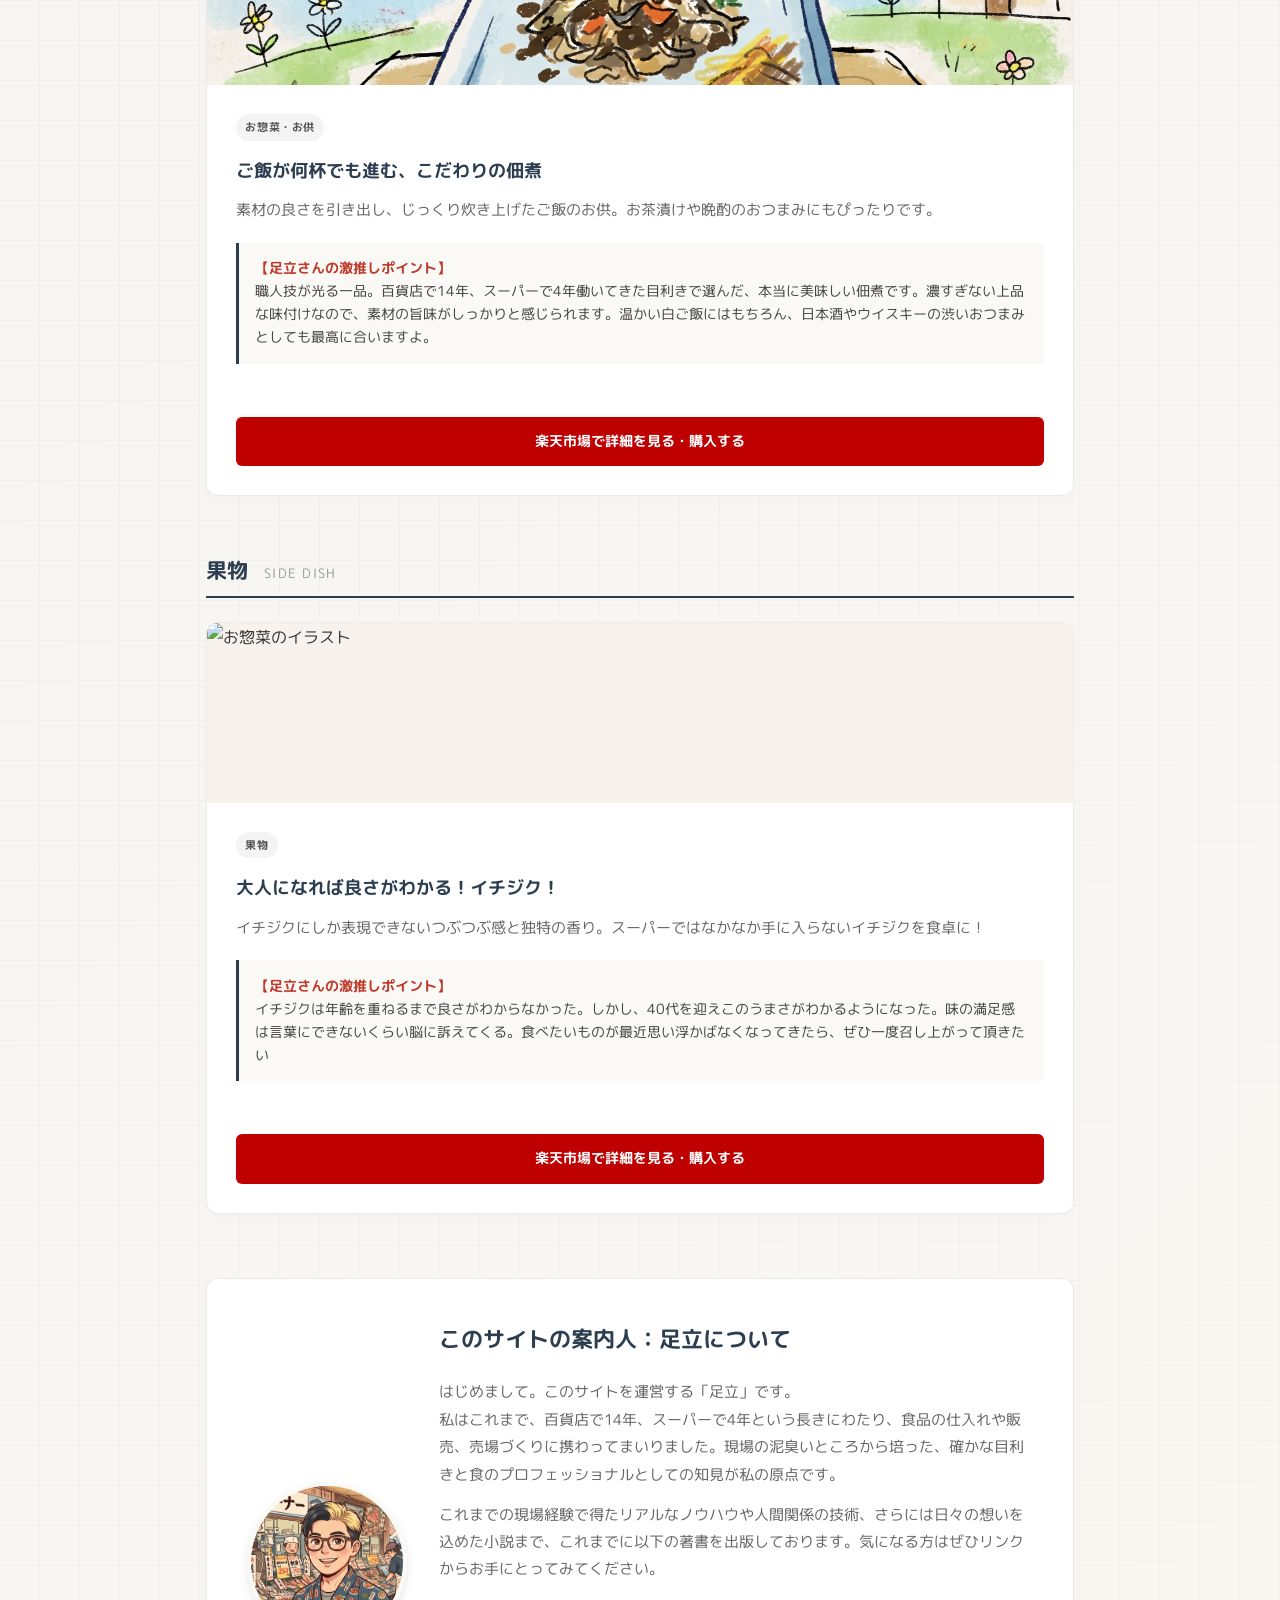
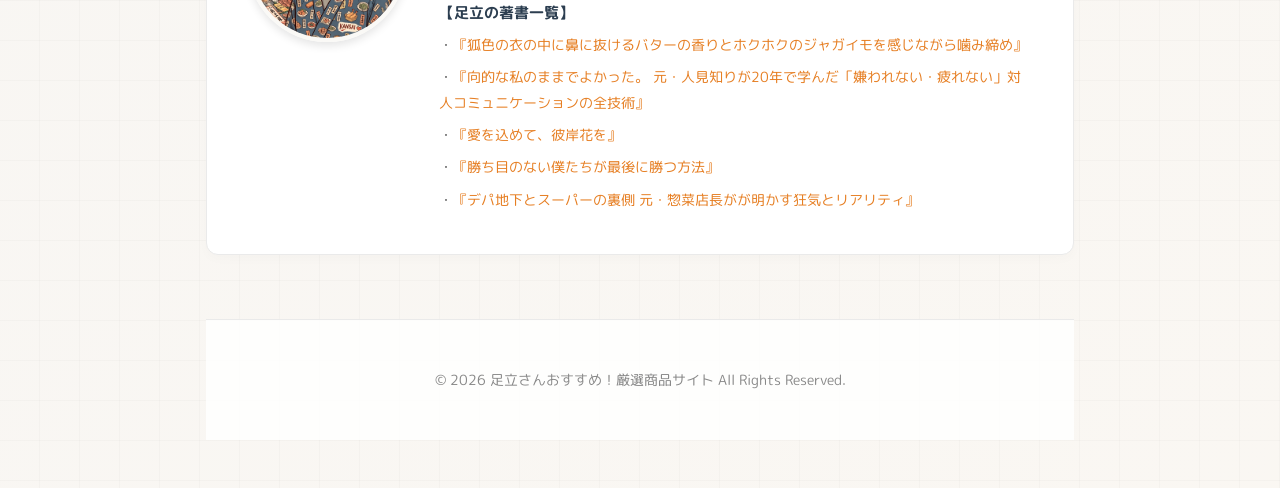
==== commit c9bd7237: "Update index.html" ====
--- a/index.html
+++ b/index.html
@@ -26,6 +26,7 @@
             <a href="#rice" class="active">お米</a>
             <a href="#coffee">コーヒー豆</a>
             <a href="#side-dish">お惣菜・お供</a>
+            <a href="#fluts">果物</a>
             <a href="#profile">案内人について</a>
         </nav>
 
@@ -132,7 +133,7 @@
             <div class="grid">
                 <article class="card">
                     <div class="card-image-wrap">
-                        <img src="image/fig.jpeg" alt="お惣菜のイラスト" class="card-image">
+                        <img src="image/feg.jpeg" alt="お惣菜のイラスト" class="card-image">
                     </div>
                     <div class="card-content">
                         <span class="category-tag">果物</span>
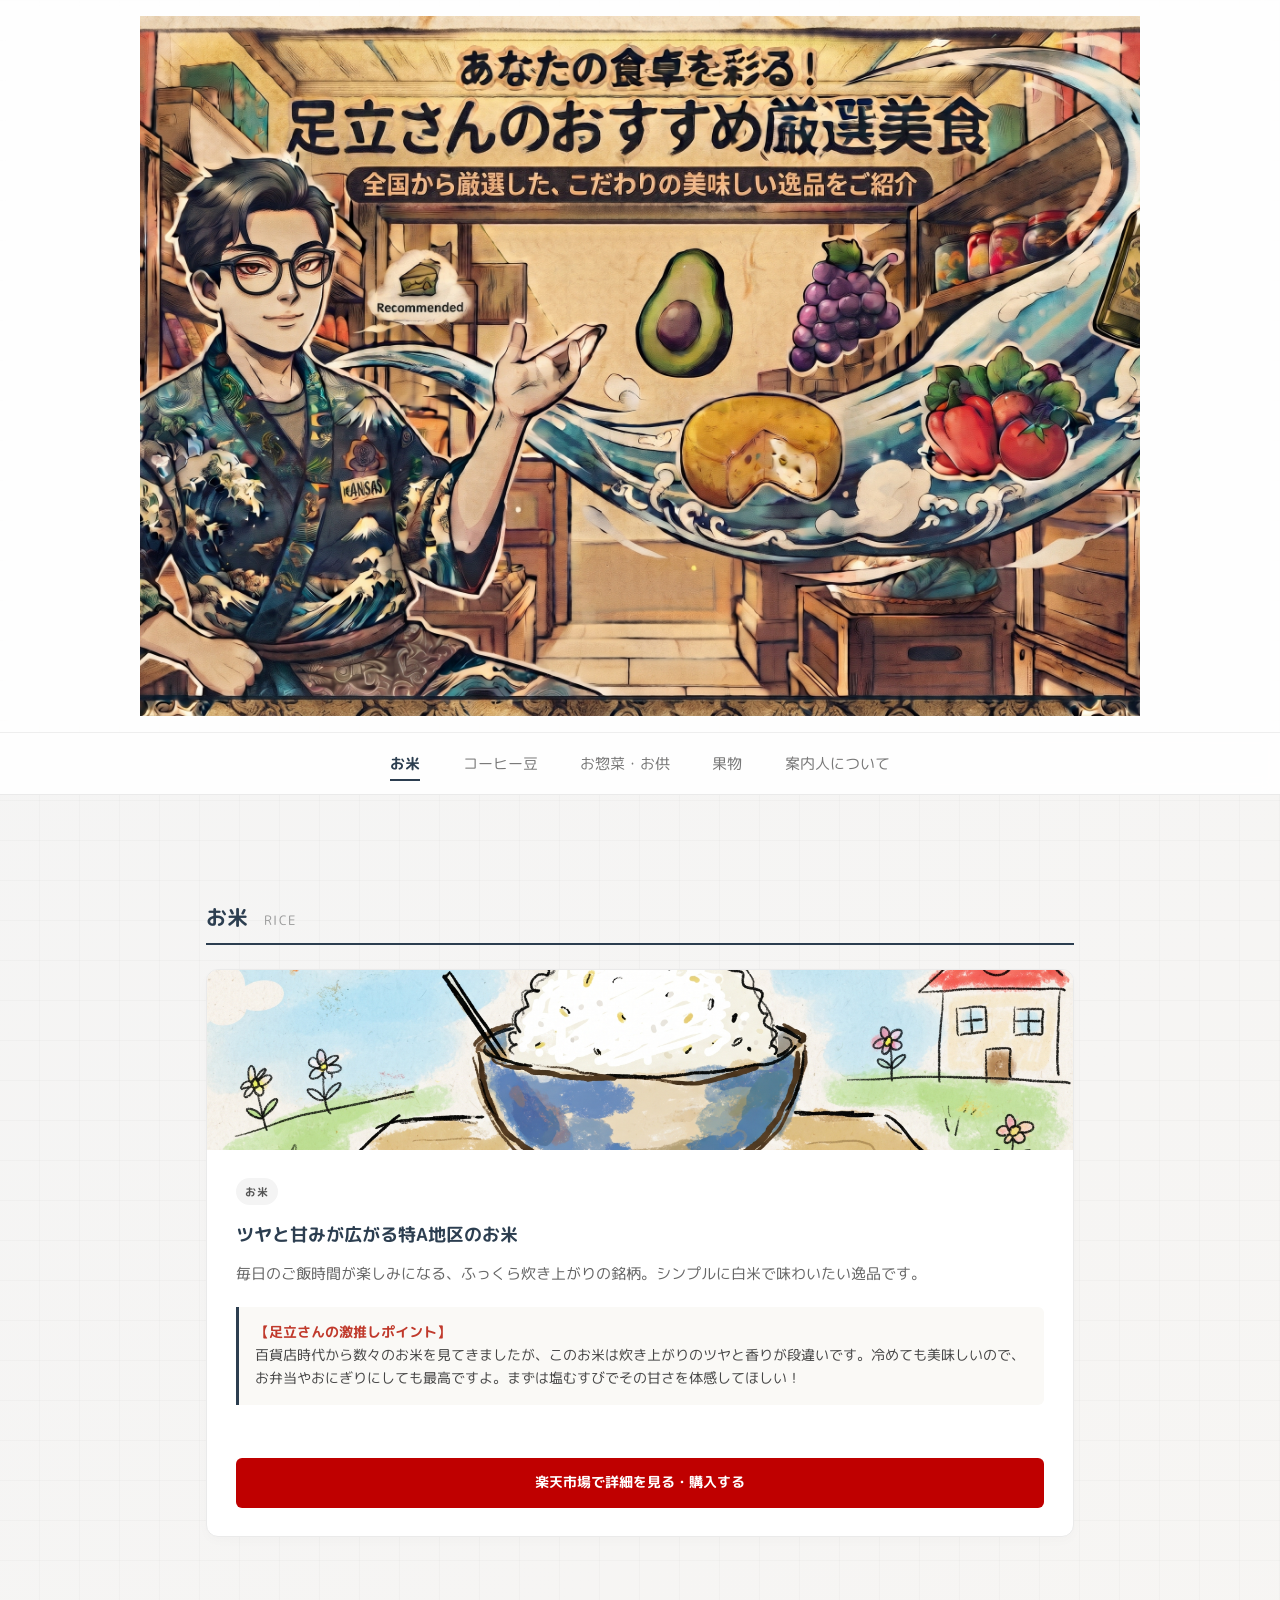
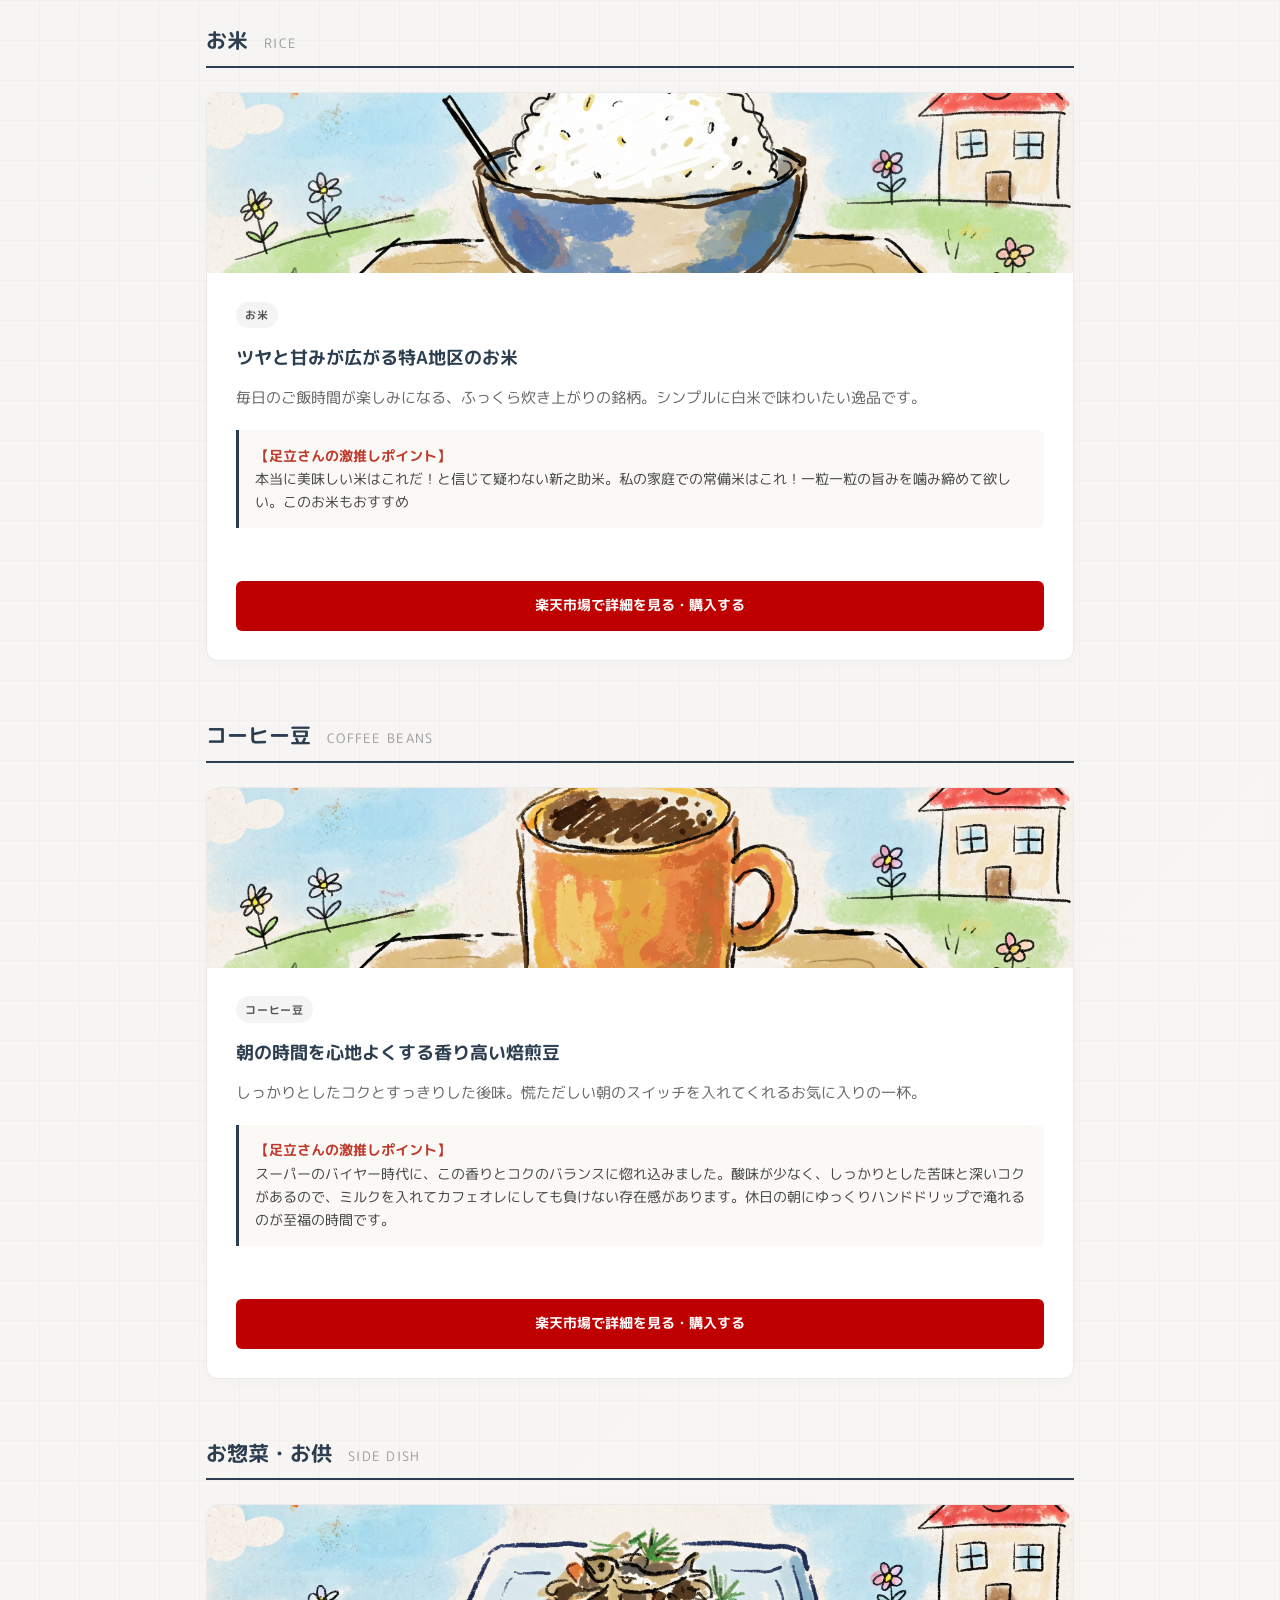
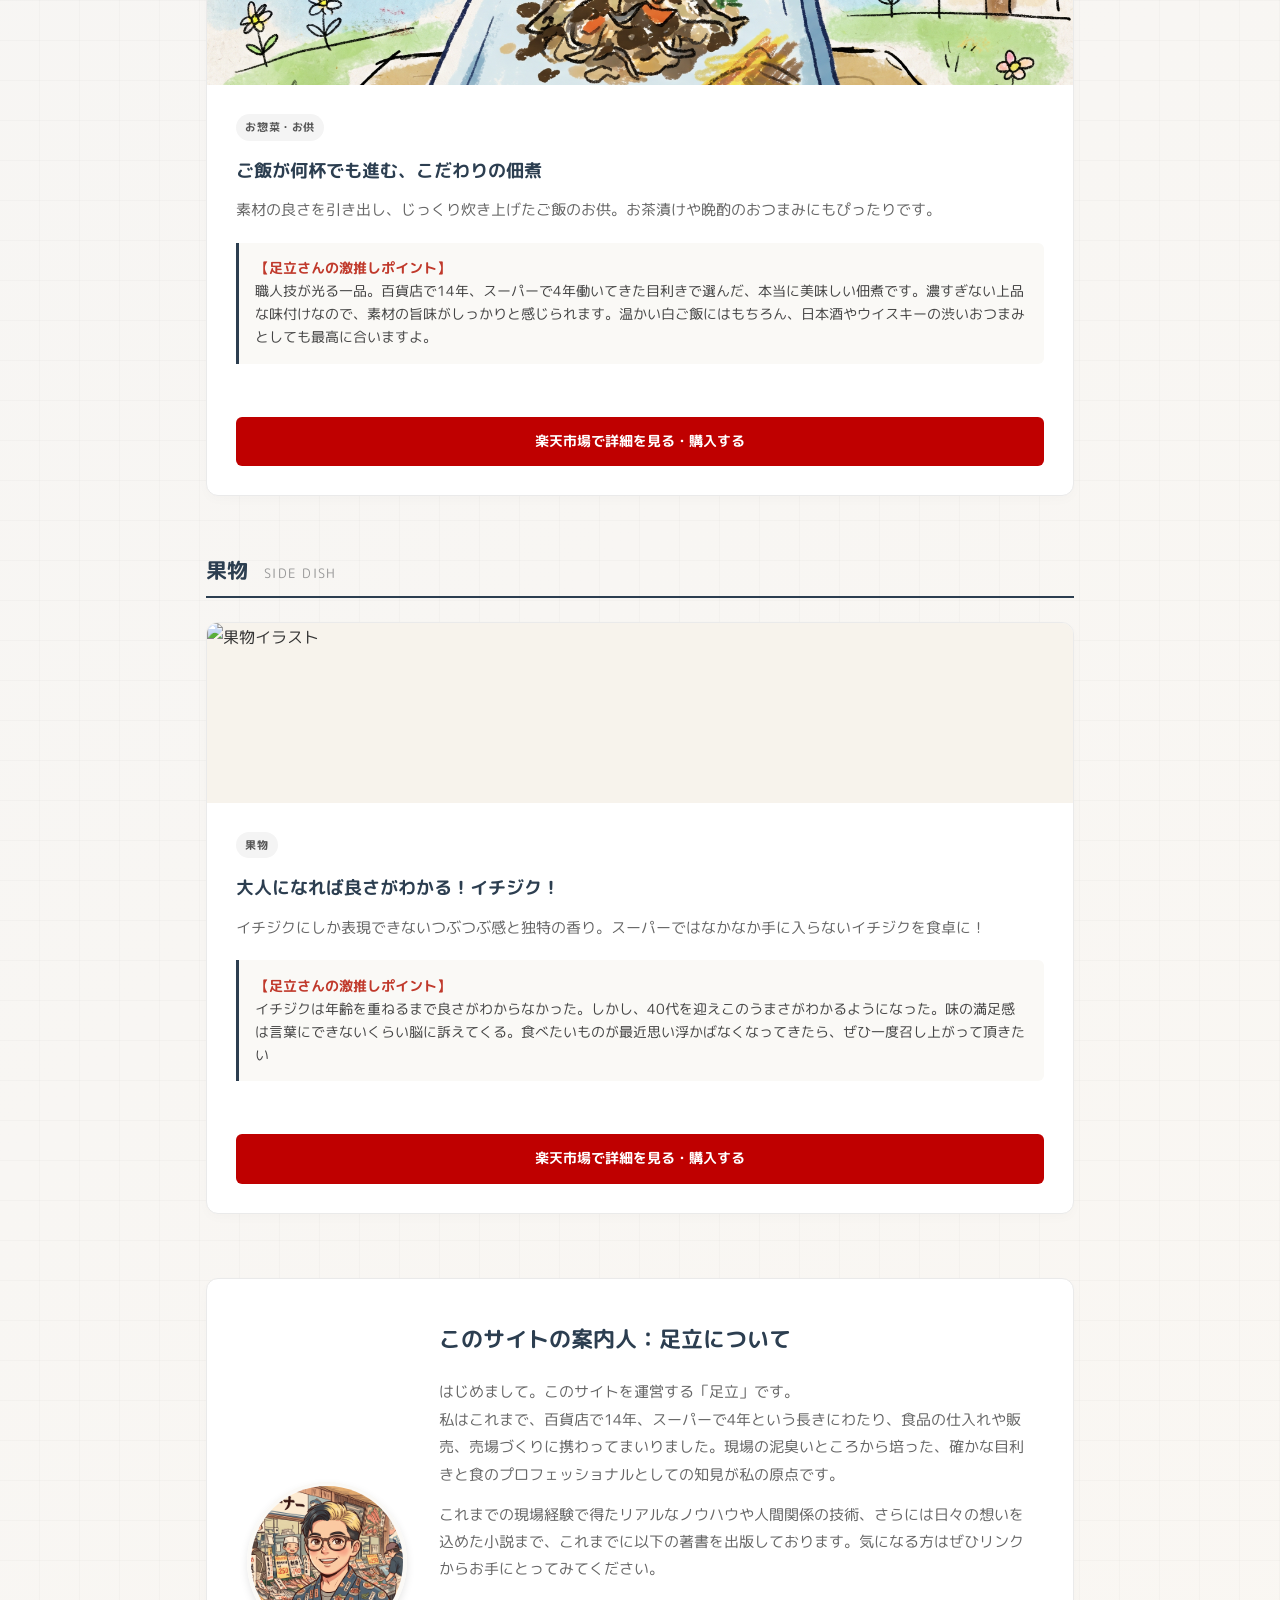
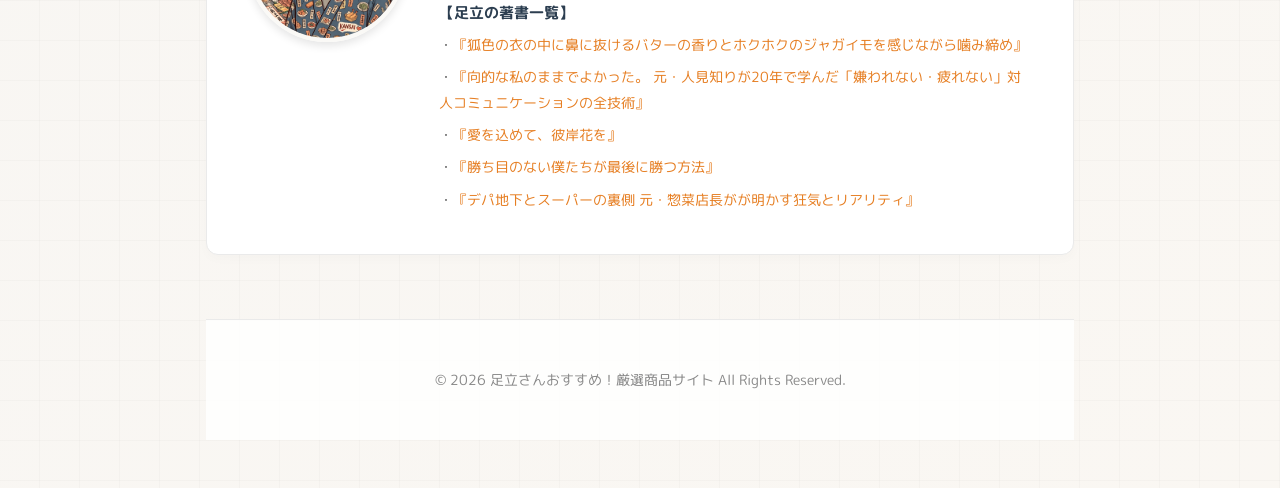
==== commit e748d85b: "Update image alt text for fruit illustration" ====
--- a/index.html
+++ b/index.html
@@ -133,7 +133,7 @@
             <div class="grid">
                 <article class="card">
                     <div class="card-image-wrap">
-                        <img src="image/feg.jpeg" alt="お惣菜のイラスト" class="card-image">
+                        <img src="image/feg.jpeg" alt="果物イラスト" class="card-image">
                     </div>
                     <div class="card-content">
                         <span class="category-tag">果物</span>
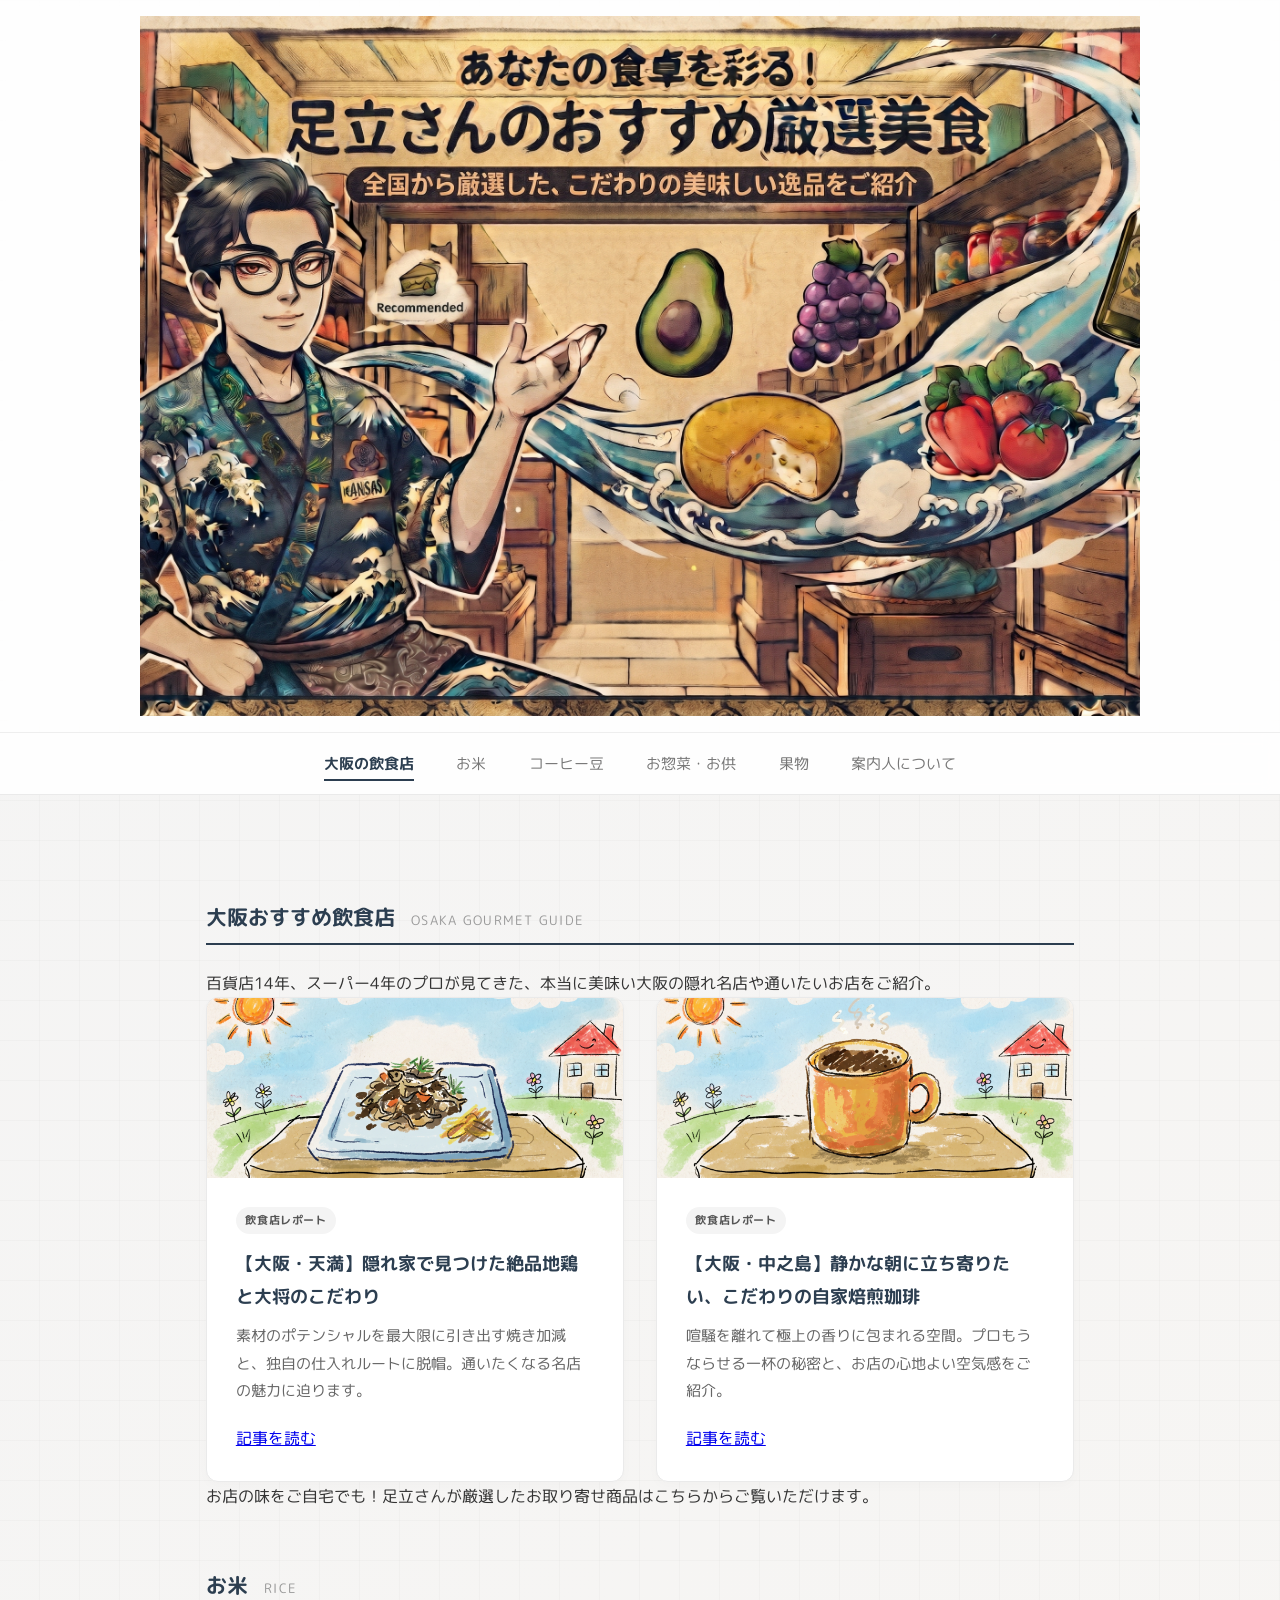
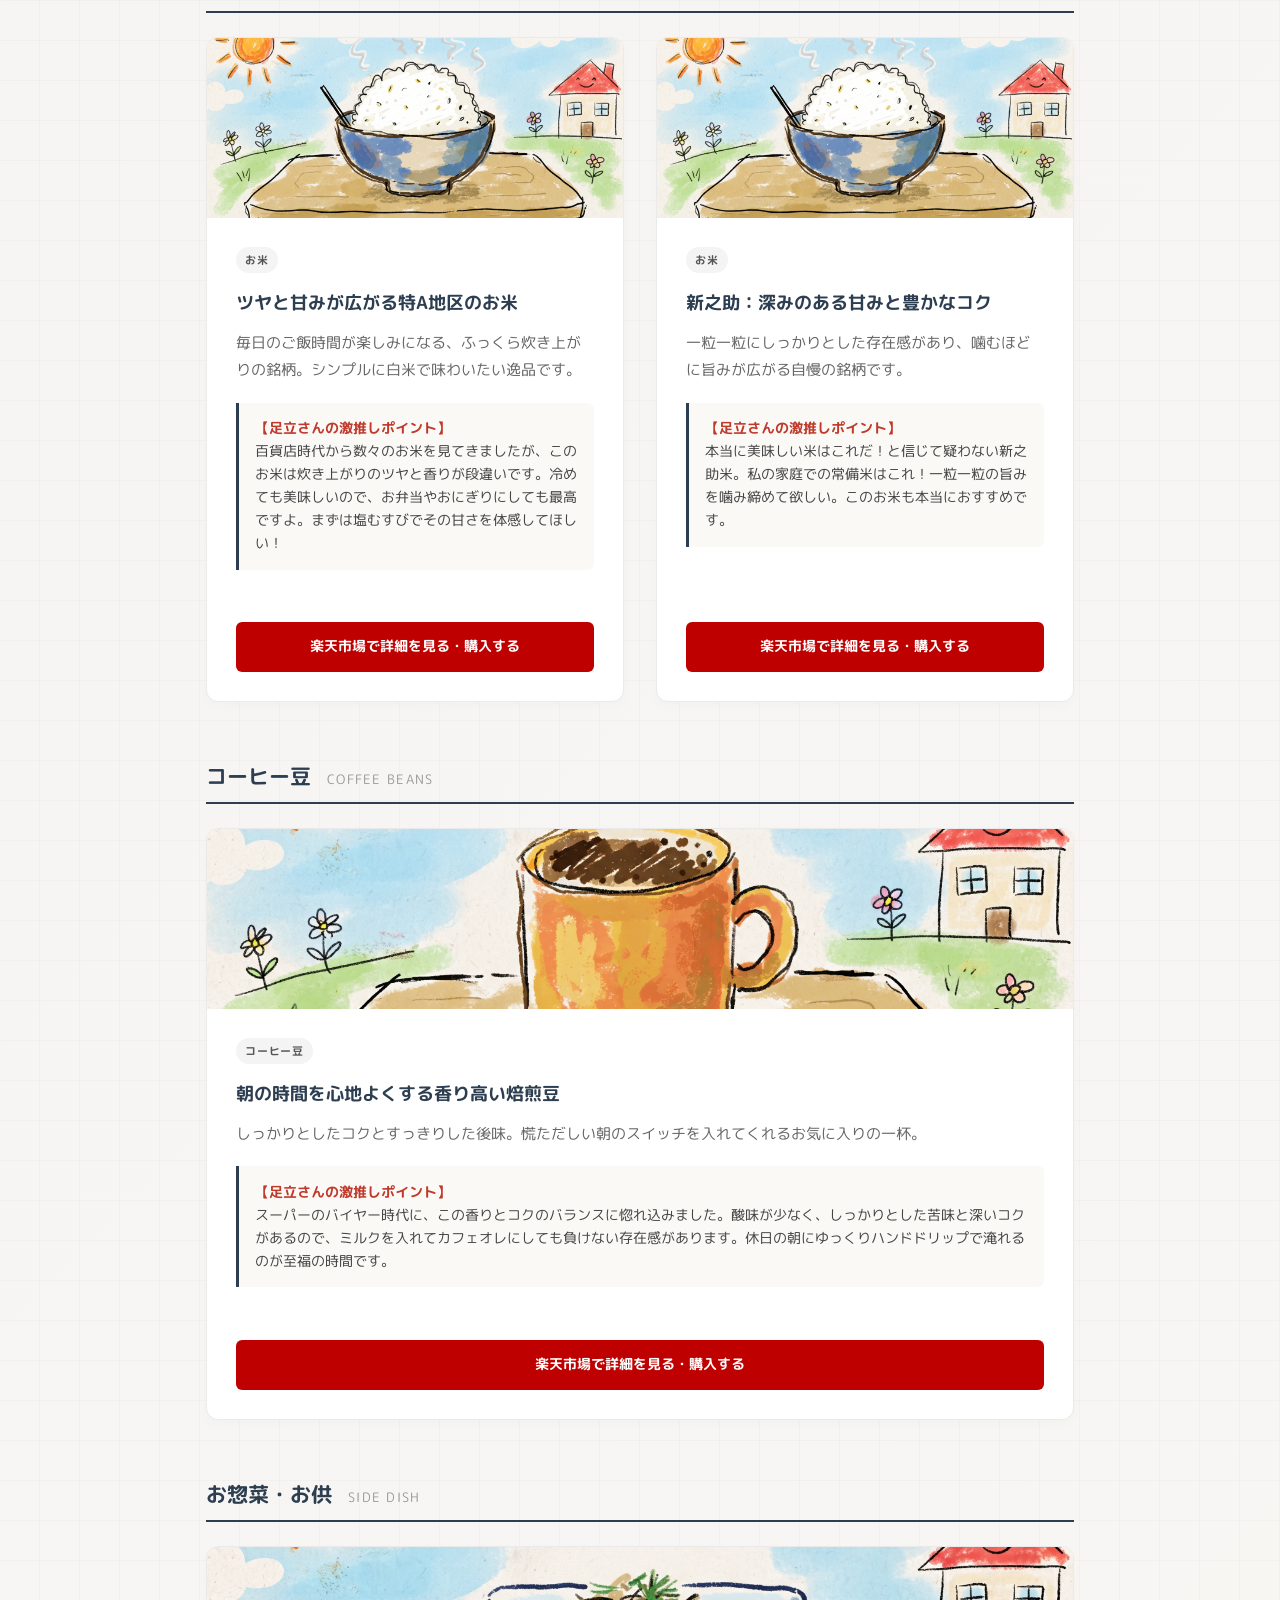
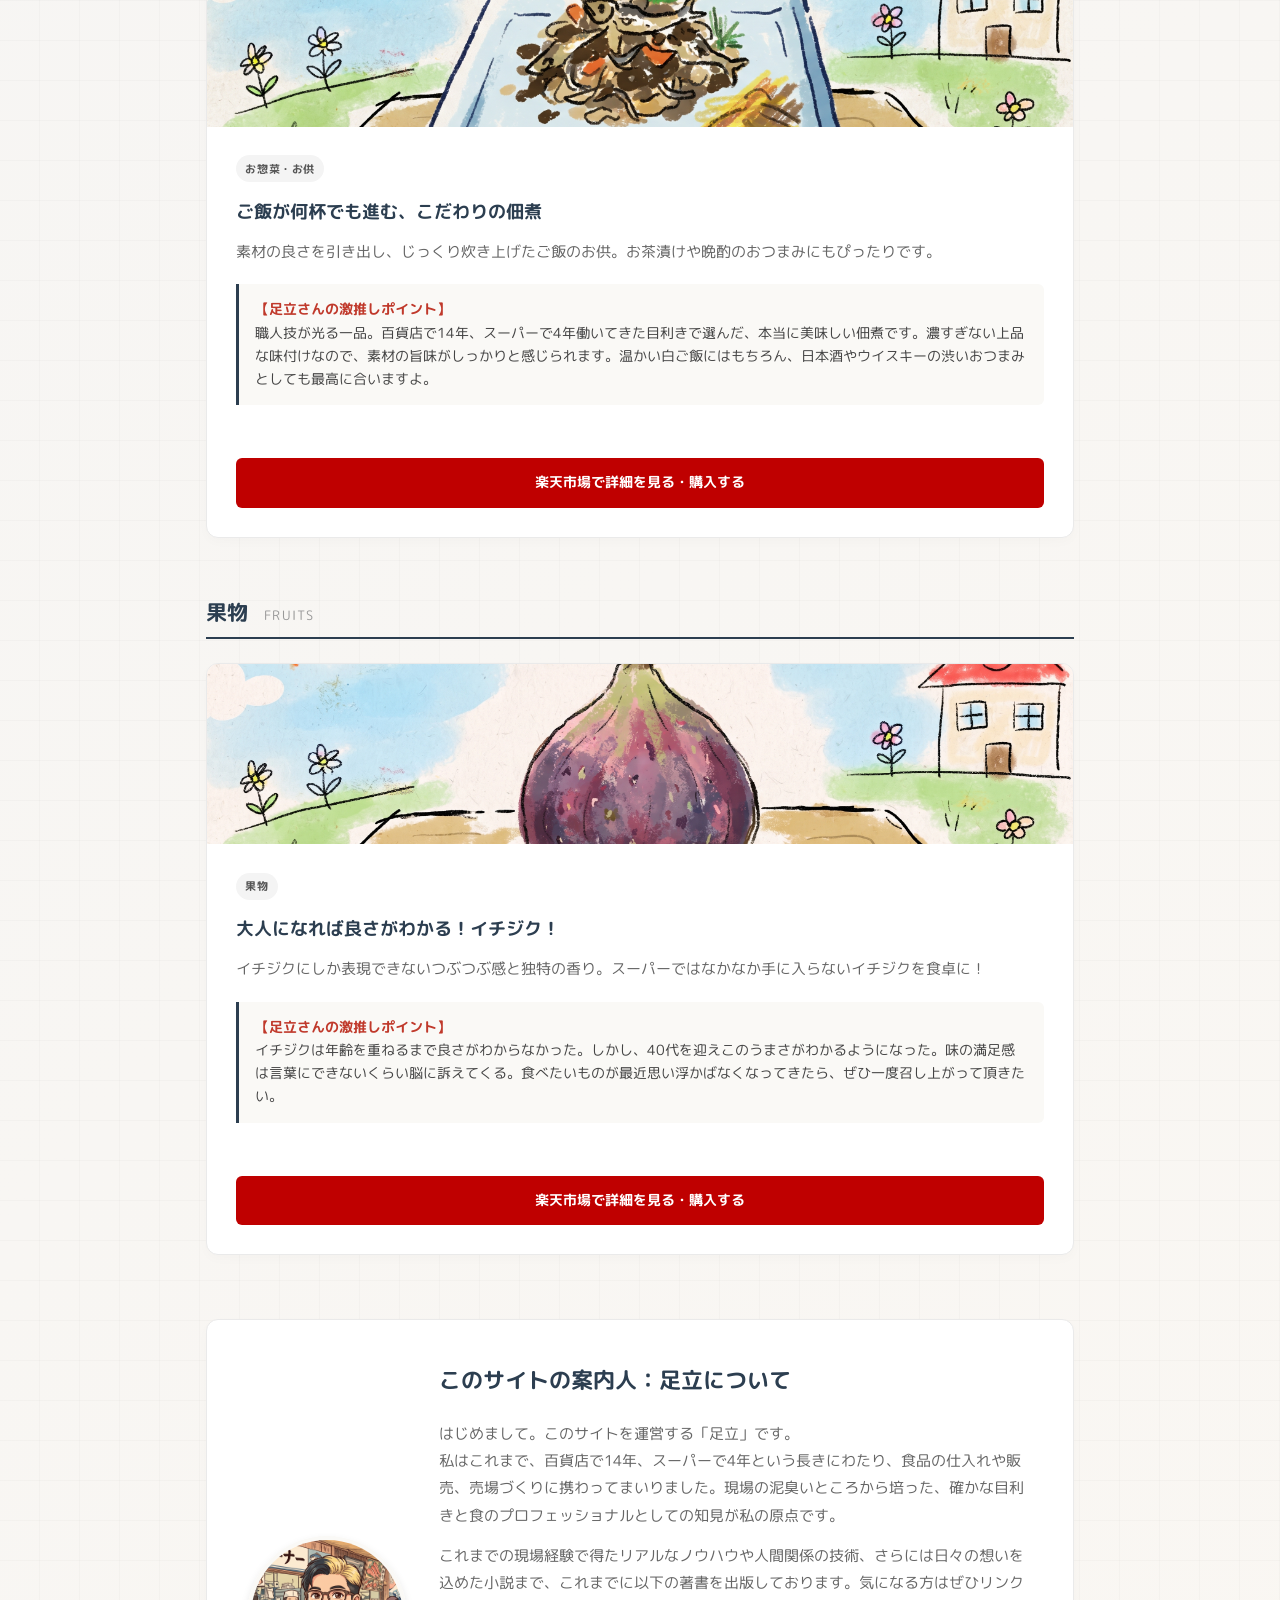
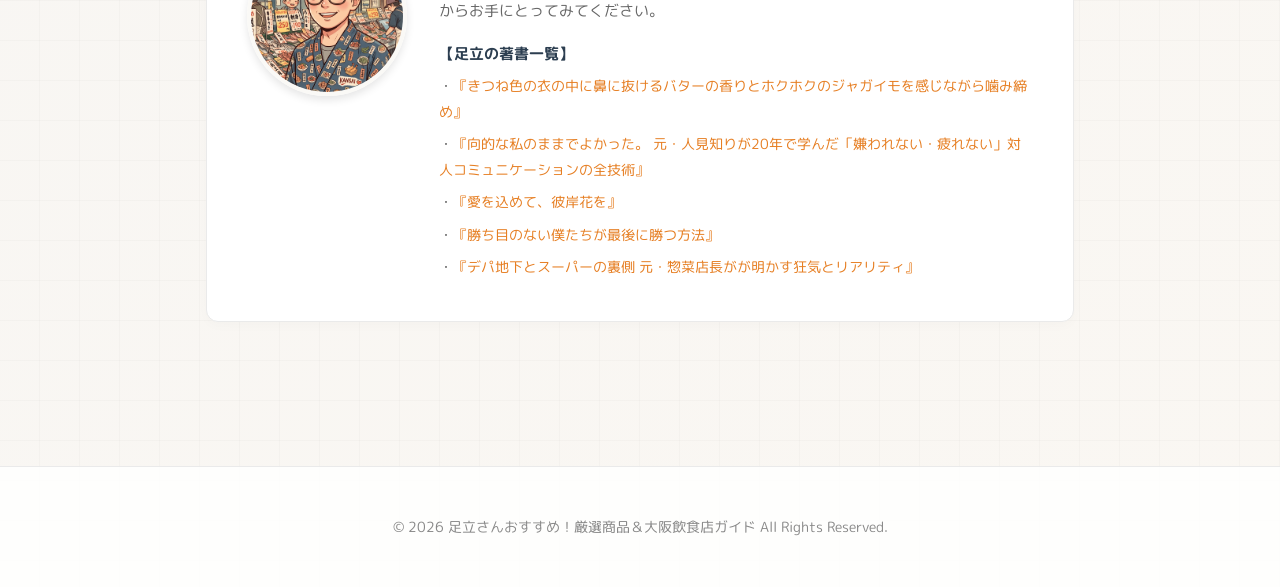
==== commit cf16f1dc: "Update index.html" ====
--- a/index.html
+++ b/index.html
@@ -3,7 +3,7 @@
 <head>
     <meta charset="UTF-8">
     <meta name="viewport" content="width=device-width, initial-scale=1.0">
-    <title>足立さんおすすめ！厳選商品サイト</title>
+    <title>足立さんおすすめ！厳選商品＆大阪飲食店ガイド</title>
     <!-- 分離したCSSファイルを読み込み -->
     <link rel="stylesheet" href="style.css">
     <!-- 丸みのある綺麗な日本語フォント（Google Fonts: M PLUS Rounded 1c） -->
@@ -21,16 +21,57 @@
             </div>
         </header>
 
-        <!-- カテゴリーナビゲーション -->
+        <!-- カテゴリーナビゲーション（飲食店ガイド＋物販） -->
         <nav class="nav-categories">
-            <a href="#rice" class="active">お米</a>
+            <a href="#gourmet" class="active">大阪の飲食店</a>
+            <a href="#rice">お米</a>
             <a href="#coffee">コーヒー豆</a>
             <a href="#side-dish">お惣菜・お供</a>
-            <a href="#fluts">果物</a>
+            <a href="#fruits">果物</a>
             <a href="#profile">案内人について</a>
         </nav>
 
         <div class="container">
+
+            <!-- 【集客用】大阪おすすめ飲食店セクション -->
+            <div class="section-header" id="gourmet">
+                <h2>大阪おすすめ飲食店</h2>
+                <span>Osaka Gourmet Guide</span>
+            </div>
+            <p class="section-lead">百貨店14年、スーパー4年のプロが見てきた、本当に美味い大阪の隠れ名店や通いたいお店をご紹介。</p>
+            
+            <div class="grid">
+                <!-- 飲食店記事カード 1 -->
+                <article class="card article-card">
+                    <div class="card-image-wrap">
+                        <img src="image/souzai-main.jpeg" alt="飲食店のイメージ" class="card-image">
+                    </div>
+                    <div class="card-content">
+                        <span class="category-tag gourmet-tag">飲食店レポート</span>
+                        <h3>【大阪・天満】隠れ家で見つけた絶品地鶏と大将のこだわり</h3>
+                        <p class="card-desc">素材のポテンシャルを最大限に引き出す焼き加減と、独自の仕入れルートに脱帽。通いたくなる名店の魅力に迫ります。</p>
+                        <a href="#" class="read-more-btn">記事を読む</a>
+                    </div>
+                </article>
+
+                <!-- 飲食店記事カード 2 -->
+                <article class="card article-card">
+                    <div class="card-image-wrap">
+                        <img src="image/coffee-main.jpeg" alt="飲食店のイメージ" class="card-image">
+                    </div>
+                    <div class="card-content">
+                        <span class="category-tag gourmet-tag">飲食店レポート</span>
+                        <h3>【大阪・中之島】静かな朝に立ち寄りたい、こだわりの自家焙煎珈琲</h3>
+                        <p class="card-desc">喧騒を離れて極上の香りに包まれる空間。プロもうならせる一杯の秘密と、お店の心地よい空気感をご紹介。</p>
+                        <a href="#" class="read-more-btn">記事を読む</a>
+                    </div>
+                </article>
+            </div>
+            
+            <!-- 物販セクションへのブリッジ案内 -->
+            <div class="shop-bridge-banner">
+                <p>お店の味をご自宅でも！足立さんが厳選したお取り寄せ商品はこちらからご覧いただけます。</p>
+            </div>
             
             <!-- お米カテゴリー -->
             <div class="section-header" id="rice">
@@ -38,6 +79,7 @@
                 <span>Rice</span>
             </div>
             <div class="grid">
+                <!-- 1つ目のお米（特A地区） -->
                 <article class="card">
                     <div class="card-image-wrap">
                         <img src="image/rice-main.jpeg" alt="お米のイラスト" class="card-image">
@@ -46,34 +88,26 @@
                         <span class="category-tag">お米</span>
                         <h3>ツヤと甘みが広がる特A地区のお米</h3>
                         <p class="card-desc">毎日のご飯時間が楽しみになる、ふっくら炊き上がりの銘柄。シンプルに白米で味わいたい逸品です。</p>
-                        <!-- 商品の紹介文を書く詳細エリア -->
                         <div class="review-box">
                             <p><strong>【足立さんの激推しポイント】</strong><br>百貨店時代から数々のお米を見てきましたが、このお米は炊き上がりのツヤと香りが段違いです。冷めても美味しいので、お弁当やおにぎりにしても最高ですよ。まずは塩むすびでその甘さを体感してほしい！</p>
                         </div>
                     </div>
-                    <!-- 楽天アフィリエイトリンク用ボタン -->
                     <a href="https://a.r10.to/hYMB0J" class="affiliate-btn rakuten-btn" target="_blank" rel="noopener">楽天市場で詳細を見る・購入する</a>
                 </article>
-            </div>
-　　　　　　 <div class="section-header" id="rice">
-                <h2>お米</h2>
-                <span>Rice</span>
-            </div>
-            <div class="grid">
+
+                <!-- 2つ目のお米（新之助米） -->
                 <article class="card">
                     <div class="card-image-wrap">
                         <img src="image/rice-main.jpeg" alt="お米のイラスト" class="card-image">
                     </div>
                     <div class="card-content">
                         <span class="category-tag">お米</span>
-                        <h3>ツヤと甘みが広がる特A地区のお米</h3>
-                        <p class="card-desc">毎日のご飯時間が楽しみになる、ふっくら炊き上がりの銘柄。シンプルに白米で味わいたい逸品です。</p>
-                        <!-- 商品の紹介文を書く詳細エリア -->
-                        <div class="review-box">
-                            <p><strong>【足立さんの激推しポイント】</strong><br>本当に美味しい米はこれだ！と信じて疑わない新之助米。私の家庭での常備米はこれ！一粒一粒の旨みを噛み締めて欲しい。このお米もおすすめ</p>
-                        </div>
-                    </div>
-                    <!-- 楽天アフィリエイトリンク用ボタン -->
+                        <h3>新之助：深みのある甘みと豊かなコク</h3>
+                        <p class="card-desc">一粒一粒にしっかりとした存在感があり、噛むほどに旨みが広がる自慢の銘柄です。</p>
+                        <div class="review-box">
+                            <p><strong>【足立さんの激推しポイント】</strong><br>本当に美味しい米はこれだ！と信じて疑わない新之助米。私の家庭での常備米はこれ！一粒一粒の旨みを噛み締めて欲しい。このお米も本当におすすめです。</p>
+                        </div>
+                    </div>
                     <a href="https://a.r10.to/hPH8w1" class="affiliate-btn rakuten-btn" target="_blank" rel="noopener">楽天市場で詳細を見る・購入する</a>
                 </article>
             </div>
@@ -92,12 +126,10 @@
                         <span class="category-tag">コーヒー豆</span>
                         <h3>朝の時間を心地よくする香り高い焙煎豆</h3>
                         <p class="card-desc">しっかりとしたコクとすっきりした後味。慌ただしい朝のスイッチを入れてくれるお気に入りの一杯。</p>
-                        <!-- 商品の紹介文を書く詳細エリア -->
                         <div class="review-box">
                             <p><strong>【足立さんの激推しポイント】</strong><br>スーパーのバイヤー時代に、この香りとコクのバランスに惚れ込みました。酸味が少なく、しっかりとした苦味と深いコクがあるので、ミルクを入れてカフェオレにしても負けない存在感があります。休日の朝にゆっくりハンドドリップで淹れるのが至福の時間です。</p>
                         </div>
                     </div>
-                    <!-- 楽天アフィリエイトリンク用ボタン -->
                     <a href="https://a.r10.to/hg80tV" class="affiliate-btn rakuten-btn" target="_blank" rel="noopener">楽天市場で詳細を見る・購入する</a>
                 </article>
             </div>
@@ -116,19 +148,18 @@
                         <span class="category-tag">お惣菜・お供</span>
                         <h3>ご飯が何杯でも進む、こだわりの佃煮</h3>
                         <p class="card-desc">素材の良さを引き出し、じっくり炊き上げたご飯のお供。お茶漬けや晩酌のおつまみにもぴったりです。</p>
-                        <!-- 商品の紹介文を書く詳細エリア -->
                         <div class="review-box">
                             <p><strong>【足立さんの激推しポイント】</strong><br>職人技が光る一品。百貨店で14年、スーパーで4年働いてきた目利きで選んだ、本当に美味しい佃煮です。濃すぎない上品な味付けなので、素材の旨味がしっかりと感じられます。温かい白ご飯にはもちろん、日本酒やウイスキーの渋いおつまみとしても最高に合いますよ。</p>
                         </div>
                     </div>
-                    <!-- 楽天アフィリエイトリンク用ボタン -->
                     <a href="https://a.r10.to/h8cJKU" class="affiliate-btn rakuten-btn" target="_blank" rel="noopener">楽天市場で詳細を見る・購入する</a>
                 </article>
             </div>
+
             <!-- 果物カテゴリー -->
-            <div class="section-header" id="fluts">
-             <h2>果物</h2>
-                <span>Side Dish</span>
+            <div class="section-header" id="fruits">
+                <h2>果物</h2>
+                <span>Fruits</span>
             </div>
             <div class="grid">
                 <article class="card">
@@ -139,45 +170,46 @@
                         <span class="category-tag">果物</span>
                         <h3>大人になれば良さがわかる！イチジク！</h3>
                         <p class="card-desc">イチジクにしか表現できないつぶつぶ感と独特の香り。スーパーではなかなか手に入らないイチジクを食卓に！</p>
-                        <!-- 商品の紹介文を書く詳細エリア -->
-                        <div class="review-box">
-                            <p><strong>【足立さんの激推しポイント】</strong><br>イチジクは年齢を重ねるまで良さがわからなかった。しかし、40代を迎えこのうまさがわかるようになった。味の満足感は言葉にできないくらい脳に訴えてくる。食べたいものが最近思い浮かばなくなってきたら、ぜひ一度召し上がって頂きたい</p>
-                        </div>
-                    </div>
-                    <!-- 楽天アフィリエイトリンク用ボタン -->
+                        <div class="review-box">
+                            <p><strong>【足立さんの激推しポイント】</strong><br>イチジクは年齢を重ねるまで良さがわからなかった。しかし、40代を迎えこのうまさがわかるようになった。味の満足感は言葉にできないくらい脳に訴えてくる。食べたいものが最近思い浮かばなくなってきたら、ぜひ一度召し上がって頂きたい。</p>
+                        </div>
+                    </div>
                     <a href="https://a.r10.to/hk96p2" class="affiliate-btn rakuten-btn" target="_blank" rel="noopener">楽天市場で詳細を見る・購入する</a>
                 </article>
             </div>
             
-           <!-- 自己紹介エリア（足立さんについて） -->
-           <div class="adachi-profile" id="profile">
-            <div class="profile-image-wrap">
-                <img src="image/1.png" alt="足立さん" class="profile-image">
-            </div>
-            <div class="profile-text">
-                <h3>このサイトの案内人：足立について</h3>
-                <p>
-                    はじめまして。このサイトを運営する「足立」です。<br>
-                    私はこれまで、百貨店で14年、スーパーで4年という長きにわたり、食品の仕入れや販売、売場づくりに携わってまいりました。現場の泥臭いところから培った、確かな目利きと食のプロフェッショナルとしての知見が私の原点です。
-                </p>
-                <p>
-                    これまでの現場経験で得たリアルなノウハウや人間関係の技術、さらには日々の想いを込めた小説まで、これまでに以下の著書を出版しております。気になる方はぜひリンクからお手にとってみてください。
-                </p>
-                
-                <div class="book-links-list" style="margin-top: 1rem; font-size: 0.9rem;">
-                    <p style="font-weight: bold; color: #2c3e50; margin-bottom: 0.4rem;">【足立の著書一覧】</p>
-                    <ul style="list-style-type: none; padding-left: 0; display: flex; flex-direction: column; gap: 0.4rem;">
-                        <li>・<a href="https://amzn.asia/d/04oWcGlm" target="_blank" rel="noopener" style="color: #e67e22; text-decoration: none;">『狐色の衣の中に鼻に抜けるバターの香りとホクホクのジャガイモを感じながら噛み締め』</a></li>
-                        <li>・<a href="https://amzn.asia/d/05BoOHVc" target="_blank" rel="noopener" style="color: #e67e22; text-decoration: none;">『向的な私のままでよかった。 元・人見知りが20年で学んだ「嫌われない・疲れない」対人コミュニケーションの全技術』</a></li>
-                        <li>・<a href="https://amzn.asia/d/06cfNr6Q" target="_blank" rel="noopener" style="color: #e67e22; text-decoration: none;">『愛を込めて、彼岸花を』</a></li>
-                        <li>・<a href="https://amzn.asia/d/00hnR5lk" target="_blank" rel="noopener" style="color: #e67e22; text-decoration: none;">『勝ち目のない僕たちが最後に勝つ方法』</a></li>
-                        <li>・<a href="https://amzn.asia/d/09Guh5s5" target="_blank" rel="noopener" style="color: #e67e22; text-decoration: none;">『デパ地下とスーパーの裏側 元・惣菜店長がが明かす狂気とリアリティ』</a></li>
-                    </ul>
+            <!-- 自己紹介エリア（足立さんについて） -->
+            <div class="adachi-profile" id="profile">
+                <div class="profile-image-wrap">
+                    <img src="image/1.png" alt="足立さん" class="profile-image">
                 </div>
-            </div>
+                <div class="profile-text">
+                    <h3>このサイトの案内人：足立について</h3>
+                    <p>
+                        はじめまして。このサイトを運営する「足立」です。<br>
+                        私はこれまで、百貨店で14年、スーパーで4年という長きにわたり、食品の仕入れや販売、売場づくりに携わってまいりました。現場の泥臭いところから培った、確かな目利きと食のプロフェッショナルとしての知見が私の原点です。
+                    </p>
+                    <p>
+                        これまでの現場経験で得たリアルなノウハウや人間関係の技術、さらには日々の想いを込めた小説まで、これまでに以下の著書を出版しております。気になる方はぜひリンクからお手にとってみてください。
+                    </p>
+                    
+                    <div class="book-links-list" style="margin-top: 1rem; font-size: 0.9rem;">
+                        <p style="font-weight: bold; color: #2c3e50; margin-bottom: 0.4rem;">【足立の著書一覧】</p>
+                        <ul style="list-style-type: none; padding-left: 0; display: flex; flex-direction: column; gap: 0.4rem;">
+                            <li>・<a href="https://amzn.asia/d/04oWcGlm" target="_blank" rel="noopener" style="color: #e67e22; text-decoration: none;">『きつね色の衣の中に鼻に抜けるバターの香りとホクホクのジャガイモを感じながら噛み締め』</a></li>
+                            <li>・<a href="https://amzn.asia/d/05BoOHVc" target="_blank" rel="noopener" style="color: #e67e22; text-decoration: none;">『向的な私のままでよかった。 元・人見知りが20年で学んだ「嫌われない・疲れない」対人コミュニケーションの全技術』</a></li>
+                            <li>・<a href="https://amzn.asia/d/06cfNr6Q" target="_blank" rel="noopener" style="color: #e67e22; text-decoration: none;">『愛を込めて、彼岸花を』</a></li>
+                            <li>・<a href="https://amzn.asia/d/00hnR5lk" target="_blank" rel="noopener" style="color: #e67e22; text-decoration: none;">『勝ち目のない僕たちが最後に勝つ方法』</a></li>
+                            <li>・<a href="https://amzn.asia/d/09Guh5s5" target="_blank" rel="noopener" style="color: #e67e22; text-decoration: none;">『デパ地下とスーパーの裏側 元・惣菜店長がが明かす狂気とリアリティ』</a></li>
+                        </ul>
+                    </div>
+                </div>
+            </div>
+
         </div>
+
         <footer>
-            <p>&copy; 2026 足立さんおすすめ！厳選商品サイト All Rights Reserved.</p>
+            <p>&copy; 2026 足立さんおすすめ！厳選商品＆大阪飲食店ガイド All Rights Reserved.</p>
         </footer>
 
     </div><!-- /.wrapper -->
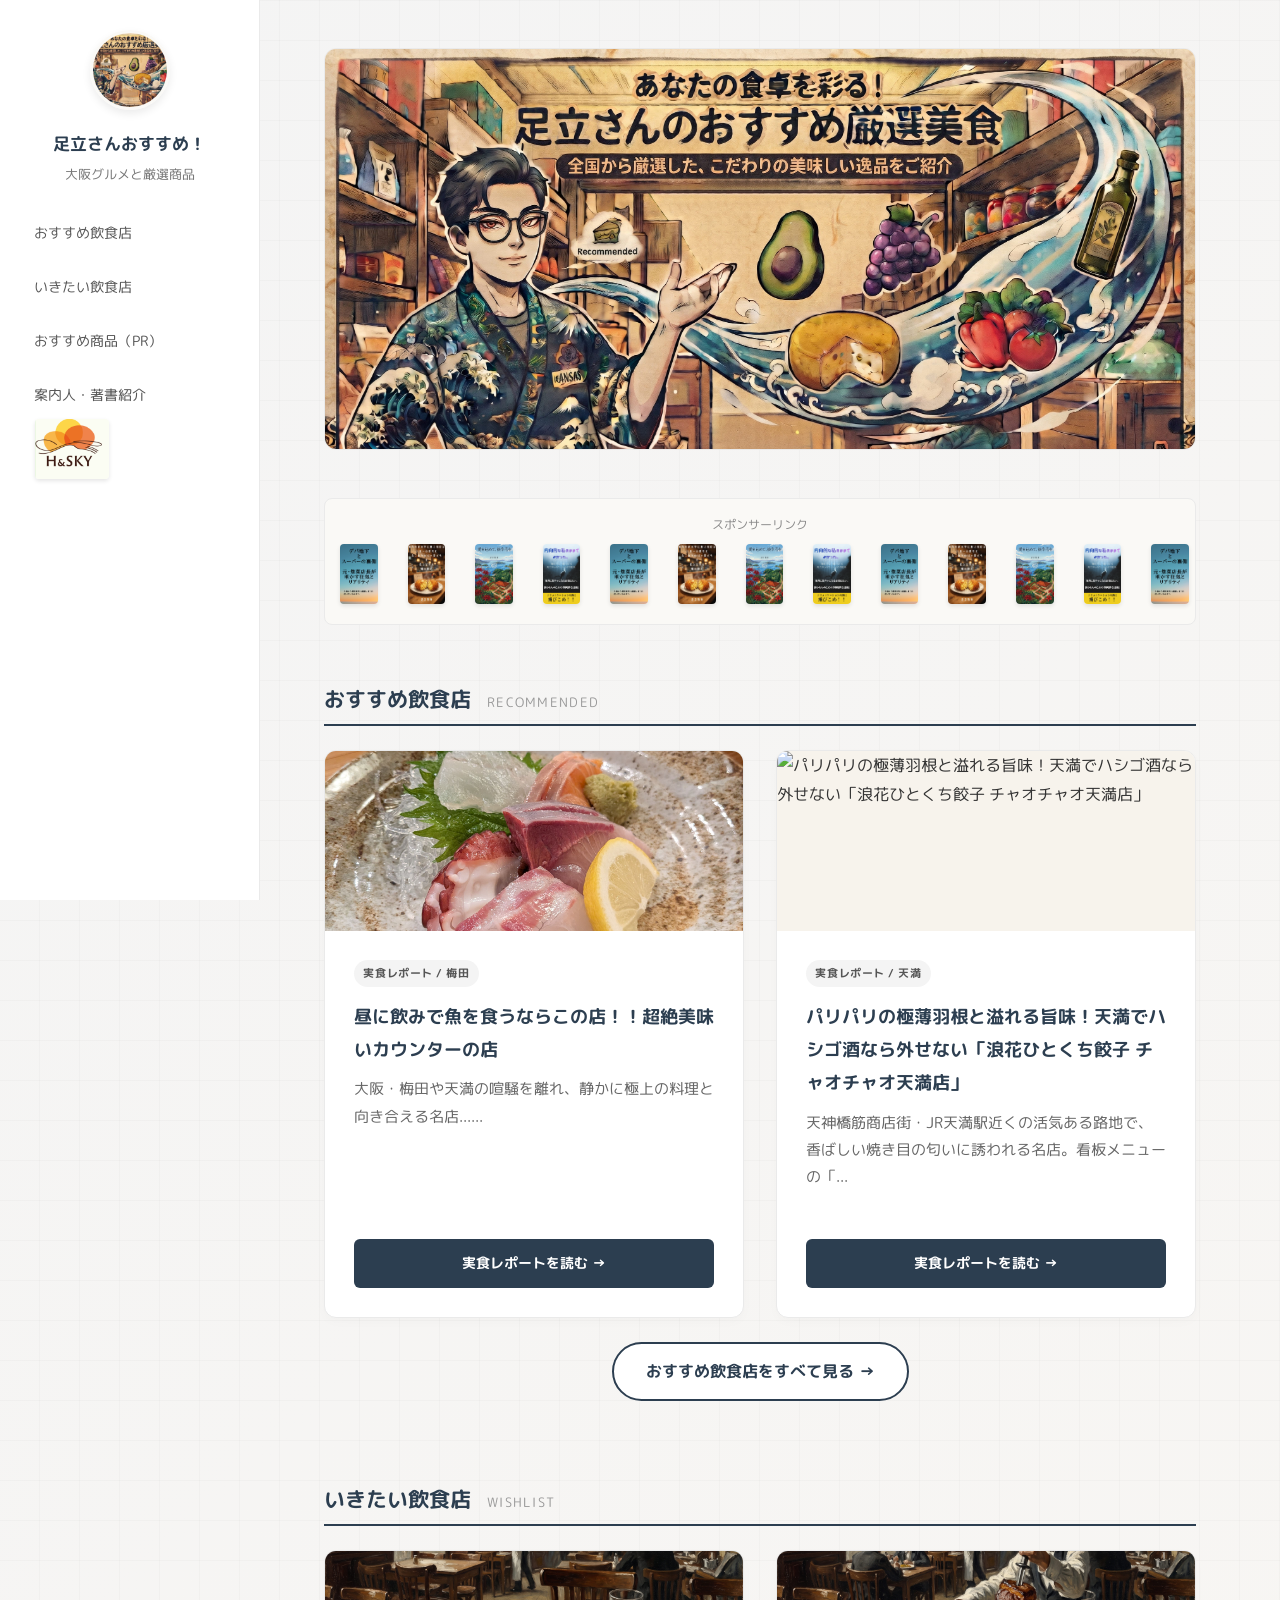
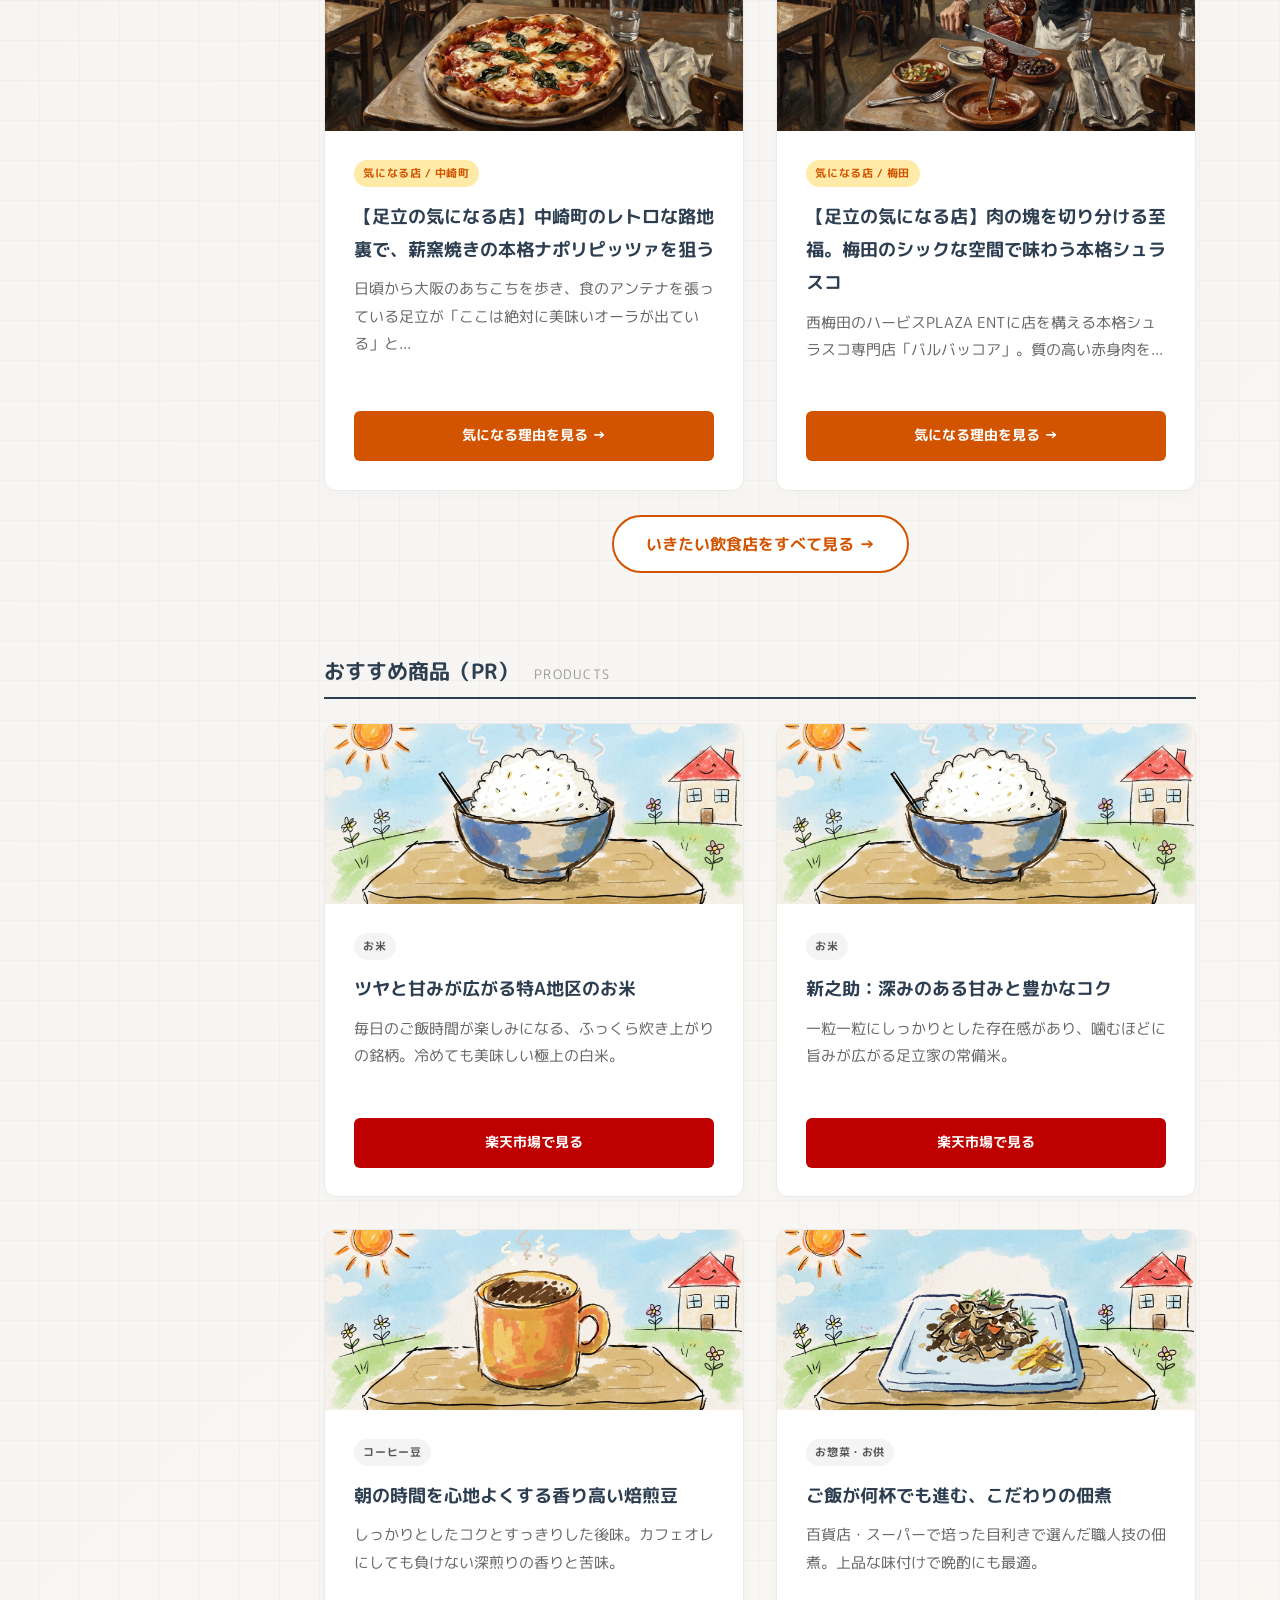
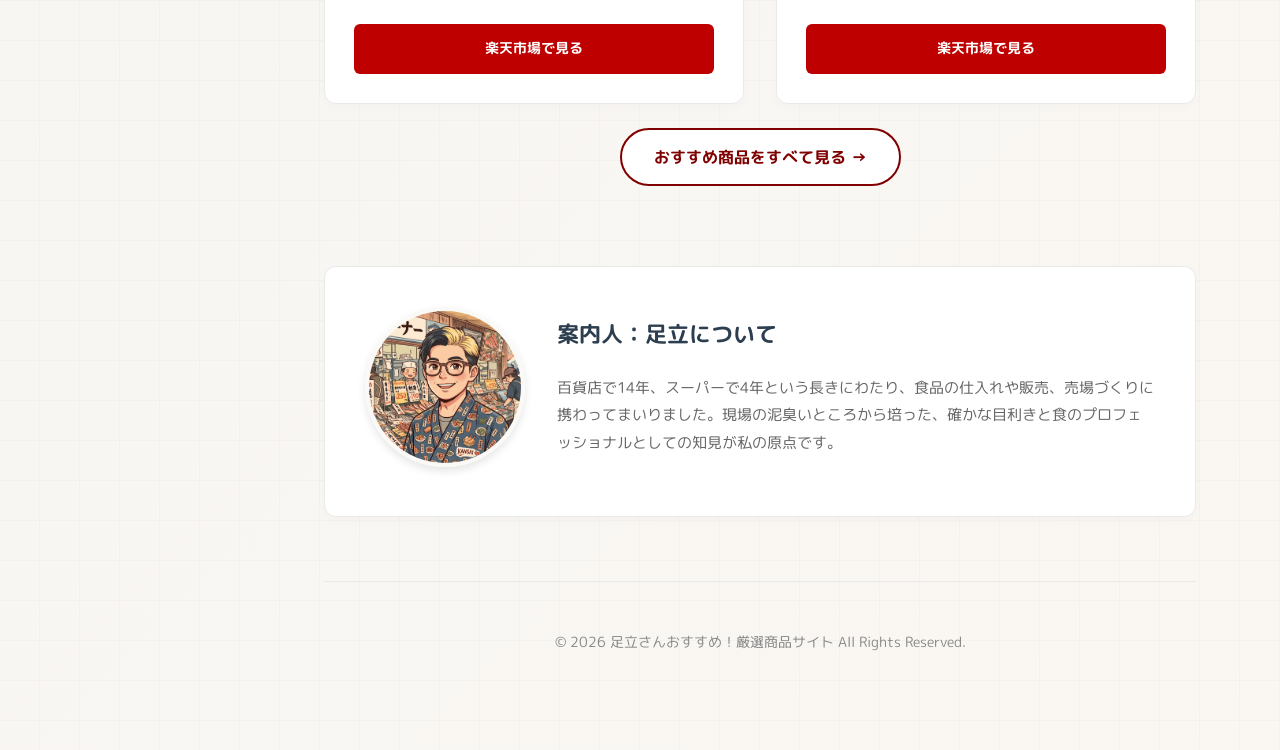
==== commit 1fc7b667: "Add files via upload" ====
--- a/index.html
+++ b/index.html
@@ -1,218 +1,290 @@
 <!DOCTYPE html>
 <html lang="ja">
+
 <head>
     <meta charset="UTF-8">
     <meta name="viewport" content="width=device-width, initial-scale=1.0">
-    <title>足立さんおすすめ！厳選商品＆大阪飲食店ガイド</title>
-    <!-- 分離したCSSファイルを読み込み -->
+    <title>足立さんおすすめ！厳選商品と大阪グルメ</title>
     <link rel="stylesheet" href="style.css">
-    <!-- 丸みのある綺麗な日本語フォント（Google Fonts: M PLUS Rounded 1c） -->
     <link href="https://fonts.googleapis.com/css2?family=M+PLUS+Rounded+1c:wght@400;700&display=swap" rel="stylesheet">
 </head>
+
 <body>
 
-    <!-- サイト全体を優しく包み込み、背景がゆっくり動くラッパー -->
-    <div class="wrapper">
-
-        <header>
-            <!-- ヘッダー用イメージ画像（足立さんのイラストや写真）だけを配置 -->
-            <div class="header-image-wrap">
-                <img src="image/header-adachi.jpeg" alt="足立さんのおすすめ厳選美食" class="header-image">
-            </div>
-        </header>
-
-        <!-- カテゴリーナビゲーション（飲食店ガイド＋物販） -->
-        <nav class="nav-categories">
-            <a href="#gourmet" class="active">大阪の飲食店</a>
-            <a href="#rice">お米</a>
-            <a href="#coffee">コーヒー豆</a>
-            <a href="#side-dish">お惣菜・お供</a>
-            <a href="#fruits">果物</a>
-            <a href="#profile">案内人について</a>
-        </nav>
-
-        <div class="container">
-
-            <!-- 【集客用】大阪おすすめ飲食店セクション -->
-            <div class="section-header" id="gourmet">
-                <h2>大阪おすすめ飲食店</h2>
-                <span>Osaka Gourmet Guide</span>
-            </div>
-            <p class="section-lead">百貨店14年、スーパー4年のプロが見てきた、本当に美味い大阪の隠れ名店や通いたいお店をご紹介。</p>
-            
-            <div class="grid">
-                <!-- 飲食店記事カード 1 -->
-                <article class="card article-card">
-                    <div class="card-image-wrap">
-                        <img src="image/souzai-main.jpeg" alt="飲食店のイメージ" class="card-image">
-                    </div>
+    <div class="site-wrapper">
+
+        <!-- 左サイドバー（新ナビゲーション） -->
+        <aside class="side-navigation">
+            <div class="side-header">
+                <a href="index.html" style="text-decoration: none; color: inherit;">
+                    <img src="image/header-adachi.jpeg" alt="足立さん" class="side-avatar">
+                    <h2>足立さんおすすめ！</h2>
+                    <p class="side-subtitle">大阪グルメと厳選商品</p>
+                </a>
+            </div>
+
+            <nav class="nav-links">
+                <a href="#reviews">おすすめ飲食店</a>
+                <a href="#wishlist">いきたい飲食店</a>
+                <a href="#products">おすすめ商品（PR）</a>
+                <a href="#profile">案内人・著書紹介</a>
+            </nav>
+
+            <!-- サイドバー下部：ジョブメドレー等アフィリエイト枠 -->
+            <div class="ad-item">
+                <a href="https://h-and-sky.jp/" target="_blank" rel="noopener">
+                    <!-- 画像は image フォルダに入れたご自身のバナー画像名に書き換えてください -->
+                    <img src="image/H&sky logo.png" alt="足立の著書をチェック！">
+                </a>
+            </div>
+        </aside>
+
+        <!-- 右側：メインコンテンツ -->
+        <main class="main-content">
+
+            <!-- スマホ用ヘッダー -->
+            <header class="mobile-header-image">
+                <div class="header-image-wrap">
+                    <img src="image/header-adachi.jpeg" alt="足立さんのおすすめ厳選美食" class="header-image">
+                </div>
+            </header>
+
+            <!-- ▼▼ 追加：無限スクロール・アフィリエイト広告枠 ▼▼ -->
+            <div class="scrolling-ad-container">
+                <p style="font-size: 0.75rem; color: #888; margin-bottom: 0.5rem; text-align: center;">スポンサーリンク</p>
+                <div class="scrolling-ad-track">
+                    <!-- 1セット目 -->
+                    <!-- 1セット目の1個目を書き換える例 -->
+                    <div class="ad-item">
+                        <a href="https://amzn.asia/d/00pZ4227" target="_blank" rel="noopener">
+                            <!-- 画像は image フォルダに入れたご自身のバナー画像名に書き換えてください -->
+                            <img src="image/amazon-banner1.jpg" alt="足立の著書をチェック！">
+                        </a>
+                    </div>
+                    <div class="ad-item">
+                        <a href="https://amzn.asia/d/04F8CIHg" target="_blank" rel="noopener">
+                            <!-- 画像は image フォルダに入れたご自身のバナー画像名に書き換えてください -->
+                            <img src="image/amazon-banner2.jpg" alt="足立の著書をチェック！">
+                        </a>
+                    </div>
+                    <div class="ad-item">
+                        <a href="https://amzn.asia/d/04WI7oRb" target="_blank" rel="noopener">
+                            <!-- 画像は image フォルダに入れたご自身のバナー画像名に書き換えてください -->
+                            <img src="image/amazon-banner3.jpg" alt="足立の著書をチェック！">
+                        </a>
+                    </div>
+                    <div class="ad-item">
+                        <a href="https://amzn.asia/d/0iqJVyVq" target="_blank" rel="noopener">
+                            <!-- 画像は image フォルダに入れたご自身のバナー画像名に書き換えてください -->
+                            <img src="image/amazon-banner4.jpg" alt="足立の著書をチェック！">
+                        </a>
+                    </div>
+
+                    <!-- 2セット目（1セット目と全く同じものを配置してループ） -->
+                    <!-- 1セット目の1個目を書き換える例 -->
+                    <div class="ad-item">
+                        <a href="https://amzn.asia/d/00pZ4227" target="_blank" rel="noopener">
+                            <!-- 画像は image フォルダに入れたご自身のバナー画像名に書き換えてください -->
+                            <img src="image/amazon-banner1.jpg" alt="足立の著書をチェック！">
+                        </a>
+                    </div>
+                    <div class="ad-item">
+                        <a href="https://amzn.asia/d/04F8CIHg" target="_blank" rel="noopener">
+                            <!-- 画像は image フォルダに入れたご自身のバナー画像名に書き換えてください -->
+                            <img src="image/amazon-banner2.jpg" alt="足立の著書をチェック！">
+                        </a>
+                    </div>
+                    <div class="ad-item">
+                        <a href="https://amzn.asia/d/04WI7oRb" target="_blank" rel="noopener">
+                            <!-- 画像は image フォルダに入れたご自身のバナー画像名に書き換えてください -->
+                            <img src="image/amazon-banner3.jpg" alt="足立の著書をチェック！">
+                        </a>
+                    </div>
+
+                    <div class="ad-item">
+                        <a href="https://amzn.asia/d/0iqJVyVq" target="_blank" rel="noopener">
+                            <!-- 画像は image フォルダに入れたご自身のバナー画像名に書き換えてください -->
+                            <img src="image/amazon-banner4.jpg" alt="足立の著書をチェック！">
+                        </a>
+                    </div>
+                    <div class="ad-item">
+                        <a href="https://amzn.asia/d/00pZ4227" target="_blank" rel="noopener">
+                            <!-- 画像は image フォルダに入れたご自身のバナー画像名に書き換えてください -->
+                            <img src="image/amazon-banner1.jpg" alt="足立の著書をチェック！">
+                        </a>
+                    </div>
+                    <div class="ad-item">
+                        <a href="https://amzn.asia/d/04F8CIHg" target="_blank" rel="noopener">
+                            <!-- 画像は image フォルダに入れたご自身のバナー画像名に書き換えてください -->
+                            <img src="image/amazon-banner2.jpg" alt="足立の著書をチェック！">
+                        </a>
+                    </div>
+                    <div class="ad-item">
+                        <a href="https://amzn.asia/d/04WI7oRb" target="_blank" rel="noopener">
+                            <!-- 画像は image フォルダに入れたご自身のバナー画像名に書き換えてください -->
+                            <img src="image/amazon-banner3.jpg" alt="足立の著書をチェック！">
+                        </a>
+                    </div>
+
+                    <div class="ad-item">
+                        <a href="https://amzn.asia/d/0iqJVyVq" target="_blank" rel="noopener">
+                            <!-- 画像は image フォルダに入れたご自身のバナー画像名に書き換えてください -->
+                            <img src="image/amazon-banner4.jpg" alt="足立の著書をチェック！">
+                        </a>
+                    </div>
+                    <div class="ad-item">
+                        <a href="https://amzn.asia/d/00pZ4227" target="_blank" rel="noopener">
+                            <!-- 画像は image フォルダに入れたご自身のバナー画像名に書き換えてください -->
+                            <img src="image/amazon-banner1.jpg" alt="足立の著書をチェック！">
+                        </a>
+                    </div>
+                    <div class="ad-item">
+                        <a href="https://amzn.asia/d/04F8CIHg" target="_blank" rel="noopener">
+                            <!-- 画像は image フォルダに入れたご自身のバナー画像名に書き換えてください -->
+                            <img src="image/amazon-banner2.jpg" alt="足立の著書をチェック！">
+                        </a>
+                    </div>
+                    <div class="ad-item">
+                        <a href="https://amzn.asia/d/04WI7oRb" target="_blank" rel="noopener">
+                            <!-- 画像は image フォルダに入れたご自身のバナー画像名に書き換えてください -->
+                            <img src="image/amazon-banner3.jpg" alt="足立の著書をチェック！">
+                        </a>
+                    </div>
+
+                    <div class="ad-item">
+                        <a href="https://amzn.asia/d/0iqJVyVq" target="_blank" rel="noopener">
+                            <!-- 画像は image フォルダに入れたご自身のバナー画像名に書き換えてください -->
+                            <img src="image/amazon-banner4.jpg" alt="足立の著書をチェック！">
+                        </a>
+                    </div>
+                </div>
+            </div>
+            <!-- ▲▲ 追加ここまで ▲▲ -->
+
+
+            <!-- 1. おすすめ飲食店セクション（最新3件） -->
+            <div class="section-header" id="reviews">
+                <h2>おすすめ飲食店</h2>
+                <span>Recommended</span>
+            </div>
+            <div class="grid" id="review-grid">
+                <!-- JSで3件自動生成 -->
+            </div>
+            <div style="text-align: center; margin-top: 1.5rem;">
+                <a href="list-gourmet.html"
+                    style="display: inline-block; padding: 0.8rem 2rem; background: #fff; color: #2c3e50; border: 2px solid #2c3e50; border-radius: 30px; text-decoration: none; font-weight: bold; transition: 0.2s;">おすすめ飲食店をすべて見る
+                    →</a>
+            </div>
+
+            <!-- 2. いきたい飲食店セクション（最新3件） -->
+            <div class="section-header" id="wishlist" style="margin-top: 5rem;">
+                <h2>いきたい飲食店</h2>
+                <span>Wishlist</span>
+            </div>
+            <div class="grid" id="wishlist-grid">
+                <!-- JSで3件自動生成 -->
+            </div>
+            <div style="text-align: center; margin-top: 1.5rem;">
+                <a href="list-wish.html"
+                    style="display: inline-block; padding: 0.8rem 2rem; background: #fff; color: #d35400; border: 2px solid #d35400; border-radius: 30px; text-decoration: none; font-weight: bold; transition: 0.2s;">いきたい飲食店をすべて見る
+                    →</a>
+            </div>
+
+            <!-- 3. おすすめ商品（PR）セクション（最新3件） -->
+            <div class="section-header" id="products" style="margin-top: 5rem;">
+                <h2>おすすめ商品（PR）</h2>
+                <span>Products</span>
+            </div>
+            <div class="grid" id="product-grid">
+                <!-- JSで3件自動生成 -->
+            </div>
+            <div style="text-align: center; margin-top: 1.5rem;">
+                <a href="list-product.html"
+                    style="display: inline-block; padding: 0.8rem 2rem; background: #fff; color: #800000; border: 2px solid #800000; border-radius: 30px; text-decoration: none; font-weight: bold; transition: 0.2s;">おすすめ商品をすべて見る
+                    →</a>
+            </div>
+
+            <!-- 案内人プロフィール -->
+            <div class="adachi-profile" id="profile" style="margin-top: 5rem;">
+                <div class="profile-image-wrap">
+                    <img src="image/1.png" alt="足立さん" class="profile-image">
+                </div>
+                <div class="profile-text">
+                    <h3>案内人：足立について</h3>
+                    <p>百貨店で14年、スーパーで4年という長きにわたり、食品の仕入れや販売、売場づくりに携わってまいりました。現場の泥臭いところから培った、確かな目利きと食のプロフェッショナルとしての知見が私の原点です。
+                    </p>
+                </div>
+            </div>
+
+            <footer>
+                <p>&copy; 2026 足立さんおすすめ！厳選商品サイト All Rights Reserved.</p>
+            </footer>
+
+        </main>
+    </div>
+
+    <!-- データ読み込み ＆ トップページ自動生成 -->
+    <script src="products.js"></script>
+    <script src="articles.js"></script>
+    <script>
+        // 1. おすすめ飲食店（review）を最新3件取得
+        const reviews = gourmetArticles.filter(a => a.type === 'review').slice(0, 3);
+        const reviewGrid = document.getElementById('review-grid');
+        if (reviewGrid) {
+            reviewGrid.innerHTML = reviews.map(article => `
+                <article class="card">
+                    <div class="card-image-wrap" style="height: 180px; overflow: hidden;">
+    <img src="${article.image}" alt="${article.title}" style="width: 100%; height: 100%; object-fit: cover;">
+</div>
                     <div class="card-content">
-                        <span class="category-tag gourmet-tag">飲食店レポート</span>
-                        <h3>【大阪・天満】隠れ家で見つけた絶品地鶏と大将のこだわり</h3>
-                        <p class="card-desc">素材のポテンシャルを最大限に引き出す焼き加減と、独自の仕入れルートに脱帽。通いたくなる名店の魅力に迫ります。</p>
-                        <a href="#" class="read-more-btn">記事を読む</a>
-                    </div>
+                        <span class="category-tag">${article.tag}</span>
+                        <h3>${article.title}</h3>
+                        <p class="card-desc">${article.lead.substring(0, 50)}...</p>
+                    </div>
+                    <a href="article.html?id=${article.id}" class="affiliate-btn" style="background-color: #2c3e50;">実食レポートを読む →</a>
                 </article>
-
-                <!-- 飲食店記事カード 2 -->
-                <article class="card article-card">
-                    <div class="card-image-wrap">
-                        <img src="image/coffee-main.jpeg" alt="飲食店のイメージ" class="card-image">
+            `).join('');
+        }
+
+        // 2. いきたい飲食店（wishlist）を最新3件取得
+        const wishes = gourmetArticles.filter(a => a.type === 'wishlist').slice(0, 3);
+        const wishGrid = document.getElementById('wishlist-grid');
+        if (wishGrid) {
+            wishGrid.innerHTML = wishes.map(article => `
+                <article class="card">
+                     <div class="card-image-wrap" style="height: 180px; overflow: hidden;">
+    <img src="${article.image}" alt="${article.title}" style="width: 100%; height: 100%; object-fit: cover;">
+</div>
                     </div>
                     <div class="card-content">
-                        <span class="category-tag gourmet-tag">飲食店レポート</span>
-                        <h3>【大阪・中之島】静かな朝に立ち寄りたい、こだわりの自家焙煎珈琲</h3>
-                        <p class="card-desc">喧騒を離れて極上の香りに包まれる空間。プロもうならせる一杯の秘密と、お店の心地よい空気感をご紹介。</p>
-                        <a href="#" class="read-more-btn">記事を読む</a>
-                    </div>
+                        <span class="category-tag" style="background-color: #ffeaa7; color: #d35400;">${article.tag}</span>
+                        <h3>${article.title}</h3>
+                        <p class="card-desc">${article.lead.substring(0, 50)}...</p>
+                    </div>
+                    <a href="article.html?id=${article.id}" class="affiliate-btn" style="background-color: #d35400;">気になる理由を見る →</a>
                 </article>
-            </div>
-            
-            <!-- 物販セクションへのブリッジ案内 -->
-            <div class="shop-bridge-banner">
-                <p>お店の味をご自宅でも！足立さんが厳選したお取り寄せ商品はこちらからご覧いただけます。</p>
-            </div>
-            
-            <!-- お米カテゴリー -->
-            <div class="section-header" id="rice">
-                <h2>お米</h2>
-                <span>Rice</span>
-            </div>
-            <div class="grid">
-                <!-- 1つ目のお米（特A地区） -->
+            `).join('');
+        }
+
+        // 3. おすすめ商品を最新3件取得
+        const topProducts = products.slice(0, 4);
+        const productGrid = document.getElementById('product-grid');
+        if (productGrid) {
+            productGrid.innerHTML = topProducts.map(prod => `
                 <article class="card">
                     <div class="card-image-wrap">
-                        <img src="image/rice-main.jpeg" alt="お米のイラスト" class="card-image">
+                        <img src="${prod.image}" alt="${prod.name}" style="width: 100%; height: 100%; object-fit: cover;">
                     </div>
                     <div class="card-content">
-                        <span class="category-tag">お米</span>
-                        <h3>ツヤと甘みが広がる特A地区のお米</h3>
-                        <p class="card-desc">毎日のご飯時間が楽しみになる、ふっくら炊き上がりの銘柄。シンプルに白米で味わいたい逸品です。</p>
-                        <div class="review-box">
-                            <p><strong>【足立さんの激推しポイント】</strong><br>百貨店時代から数々のお米を見てきましたが、このお米は炊き上がりのツヤと香りが段違いです。冷めても美味しいので、お弁当やおにぎりにしても最高ですよ。まずは塩むすびでその甘さを体感してほしい！</p>
-                        </div>
-                    </div>
-                    <a href="https://a.r10.to/hYMB0J" class="affiliate-btn rakuten-btn" target="_blank" rel="noopener">楽天市場で詳細を見る・購入する</a>
+                        <span class="category-tag" style="background: #f4f4f4; color: #555;">${prod.category}</span>
+                        <h3>${prod.name}</h3>
+                        <p class="card-desc">${prod.desc}</p>
+                    </div>
+                    <a href="${prod.url}" target="_blank" rel="noopener" class="affiliate-btn rakuten-btn" style="background-color: #bf0000;">${prod.btnText}</a>
                 </article>
-
-                <!-- 2つ目のお米（新之助米） -->
-                <article class="card">
-                    <div class="card-image-wrap">
-                        <img src="image/rice-main.jpeg" alt="お米のイラスト" class="card-image">
-                    </div>
-                    <div class="card-content">
-                        <span class="category-tag">お米</span>
-                        <h3>新之助：深みのある甘みと豊かなコク</h3>
-                        <p class="card-desc">一粒一粒にしっかりとした存在感があり、噛むほどに旨みが広がる自慢の銘柄です。</p>
-                        <div class="review-box">
-                            <p><strong>【足立さんの激推しポイント】</strong><br>本当に美味しい米はこれだ！と信じて疑わない新之助米。私の家庭での常備米はこれ！一粒一粒の旨みを噛み締めて欲しい。このお米も本当におすすめです。</p>
-                        </div>
-                    </div>
-                    <a href="https://a.r10.to/hPH8w1" class="affiliate-btn rakuten-btn" target="_blank" rel="noopener">楽天市場で詳細を見る・購入する</a>
-                </article>
-            </div>
-
-            <!-- コーヒー豆カテゴリー -->
-            <div class="section-header" id="coffee">
-                <h2>コーヒー豆</h2>
-                <span>Coffee Beans</span>
-            </div>
-            <div class="grid">
-                <article class="card">
-                    <div class="card-image-wrap">
-                        <img src="image/coffee-main.jpeg" alt="コーヒーのイラスト" class="card-image">
-                    </div>
-                    <div class="card-content">
-                        <span class="category-tag">コーヒー豆</span>
-                        <h3>朝の時間を心地よくする香り高い焙煎豆</h3>
-                        <p class="card-desc">しっかりとしたコクとすっきりした後味。慌ただしい朝のスイッチを入れてくれるお気に入りの一杯。</p>
-                        <div class="review-box">
-                            <p><strong>【足立さんの激推しポイント】</strong><br>スーパーのバイヤー時代に、この香りとコクのバランスに惚れ込みました。酸味が少なく、しっかりとした苦味と深いコクがあるので、ミルクを入れてカフェオレにしても負けない存在感があります。休日の朝にゆっくりハンドドリップで淹れるのが至福の時間です。</p>
-                        </div>
-                    </div>
-                    <a href="https://a.r10.to/hg80tV" class="affiliate-btn rakuten-btn" target="_blank" rel="noopener">楽天市場で詳細を見る・購入する</a>
-                </article>
-            </div>
-
-            <!-- お惣菜・お供カテゴリー -->
-            <div class="section-header" id="side-dish">
-                <h2>お惣菜・お供</h2>
-                <span>Side Dish</span>
-            </div>
-            <div class="grid">
-                <article class="card">
-                    <div class="card-image-wrap">
-                        <img src="image/souzai-main.jpeg" alt="お惣菜のイラスト" class="card-image">
-                    </div>
-                    <div class="card-content">
-                        <span class="category-tag">お惣菜・お供</span>
-                        <h3>ご飯が何杯でも進む、こだわりの佃煮</h3>
-                        <p class="card-desc">素材の良さを引き出し、じっくり炊き上げたご飯のお供。お茶漬けや晩酌のおつまみにもぴったりです。</p>
-                        <div class="review-box">
-                            <p><strong>【足立さんの激推しポイント】</strong><br>職人技が光る一品。百貨店で14年、スーパーで4年働いてきた目利きで選んだ、本当に美味しい佃煮です。濃すぎない上品な味付けなので、素材の旨味がしっかりと感じられます。温かい白ご飯にはもちろん、日本酒やウイスキーの渋いおつまみとしても最高に合いますよ。</p>
-                        </div>
-                    </div>
-                    <a href="https://a.r10.to/h8cJKU" class="affiliate-btn rakuten-btn" target="_blank" rel="noopener">楽天市場で詳細を見る・購入する</a>
-                </article>
-            </div>
-
-            <!-- 果物カテゴリー -->
-            <div class="section-header" id="fruits">
-                <h2>果物</h2>
-                <span>Fruits</span>
-            </div>
-            <div class="grid">
-                <article class="card">
-                    <div class="card-image-wrap">
-                        <img src="image/feg.jpeg" alt="果物イラスト" class="card-image">
-                    </div>
-                    <div class="card-content">
-                        <span class="category-tag">果物</span>
-                        <h3>大人になれば良さがわかる！イチジク！</h3>
-                        <p class="card-desc">イチジクにしか表現できないつぶつぶ感と独特の香り。スーパーではなかなか手に入らないイチジクを食卓に！</p>
-                        <div class="review-box">
-                            <p><strong>【足立さんの激推しポイント】</strong><br>イチジクは年齢を重ねるまで良さがわからなかった。しかし、40代を迎えこのうまさがわかるようになった。味の満足感は言葉にできないくらい脳に訴えてくる。食べたいものが最近思い浮かばなくなってきたら、ぜひ一度召し上がって頂きたい。</p>
-                        </div>
-                    </div>
-                    <a href="https://a.r10.to/hk96p2" class="affiliate-btn rakuten-btn" target="_blank" rel="noopener">楽天市場で詳細を見る・購入する</a>
-                </article>
-            </div>
-            
-            <!-- 自己紹介エリア（足立さんについて） -->
-            <div class="adachi-profile" id="profile">
-                <div class="profile-image-wrap">
-                    <img src="image/1.png" alt="足立さん" class="profile-image">
-                </div>
-                <div class="profile-text">
-                    <h3>このサイトの案内人：足立について</h3>
-                    <p>
-                        はじめまして。このサイトを運営する「足立」です。<br>
-                        私はこれまで、百貨店で14年、スーパーで4年という長きにわたり、食品の仕入れや販売、売場づくりに携わってまいりました。現場の泥臭いところから培った、確かな目利きと食のプロフェッショナルとしての知見が私の原点です。
-                    </p>
-                    <p>
-                        これまでの現場経験で得たリアルなノウハウや人間関係の技術、さらには日々の想いを込めた小説まで、これまでに以下の著書を出版しております。気になる方はぜひリンクからお手にとってみてください。
-                    </p>
-                    
-                    <div class="book-links-list" style="margin-top: 1rem; font-size: 0.9rem;">
-                        <p style="font-weight: bold; color: #2c3e50; margin-bottom: 0.4rem;">【足立の著書一覧】</p>
-                        <ul style="list-style-type: none; padding-left: 0; display: flex; flex-direction: column; gap: 0.4rem;">
-                            <li>・<a href="https://amzn.asia/d/04oWcGlm" target="_blank" rel="noopener" style="color: #e67e22; text-decoration: none;">『きつね色の衣の中に鼻に抜けるバターの香りとホクホクのジャガイモを感じながら噛み締め』</a></li>
-                            <li>・<a href="https://amzn.asia/d/05BoOHVc" target="_blank" rel="noopener" style="color: #e67e22; text-decoration: none;">『向的な私のままでよかった。 元・人見知りが20年で学んだ「嫌われない・疲れない」対人コミュニケーションの全技術』</a></li>
-                            <li>・<a href="https://amzn.asia/d/06cfNr6Q" target="_blank" rel="noopener" style="color: #e67e22; text-decoration: none;">『愛を込めて、彼岸花を』</a></li>
-                            <li>・<a href="https://amzn.asia/d/00hnR5lk" target="_blank" rel="noopener" style="color: #e67e22; text-decoration: none;">『勝ち目のない僕たちが最後に勝つ方法』</a></li>
-                            <li>・<a href="https://amzn.asia/d/09Guh5s5" target="_blank" rel="noopener" style="color: #e67e22; text-decoration: none;">『デパ地下とスーパーの裏側 元・惣菜店長がが明かす狂気とリアリティ』</a></li>
-                        </ul>
-                    </div>
-                </div>
-            </div>
-
-        </div>
-
-        <footer>
-            <p>&copy; 2026 足立さんおすすめ！厳選商品＆大阪飲食店ガイド All Rights Reserved.</p>
-        </footer>
-
-    </div><!-- /.wrapper -->
-
+            `).join('');
+        }
+    </script>
 </body>
-</html>
+
+</html>
--- a/style.css
+++ b/style.css
@@ -20,74 +20,110 @@
     line-height: 1.8;
 }
 
-/* サイト全体を包み込み、CSSで作った上品な網目テクスチャ＋動くグラデーションを重ねるエリア */
-.wrapper {
+/* サイト全体を左右に分割するレイアウトベース */
+.site-wrapper {
+    display: flex;
+    min-height: 100vh;
     background-image: 
         repeating-linear-gradient(0deg, transparent, transparent 39px, rgba(0, 0, 0, 0.02) 39px, rgba(0, 0, 0, 0.02) 40px),
         repeating-linear-gradient(90deg, transparent, transparent 39px, rgba(0, 0, 0, 0.02) 39px, rgba(0, 0, 0, 0.02) 40px),
         linear-gradient(-45deg, #fcfcfc, #f7f3ec, #fcf8f2, #f4f4f4);
-    
     background-size: 40px 40px, 40px 40px, 400% 400%;
     animation: backgroundAnimation 25s ease infinite;
-    min-height: 100vh;
-}
-
-header {
+}
+
+/* --- 左サイドバーのスタイル（PC用） --- */
+.side-navigation {
+    width: 260px;
+    background-color: rgba(255, 255, 255, 0.95);
+    backdrop-filter: blur(8px);
+    border-right: 1px solid #eaeaea;
+    padding: 30px 20px;
+    position: sticky;
+    top: 0;
+    height: 100vh;
+    overflow-y: auto;
+    flex-shrink: 0;
+    display: flex;
+    flex-direction: column;
+    z-index: 100;
+}
+
+.side-header {
+    text-align: center;
+    margin-bottom: 25px;
+}
+
+.side-avatar {
+    width: 80px;
+    height: 80px;
+    border-radius: 50%;
+    object-fit: cover;
+    margin-bottom: 10px;
+    border: 3px solid #faf9f6;
+    box-shadow: 0 4px 8px rgba(0,0,0,0.08);
+}
+
+.side-header h2 {
+    font-size: 1.05rem;
+    color: #2c3e50;
+    margin-bottom: 4px;
+}
+
+.side-subtitle {
+    font-size: 0.8rem;
+    color: #777;
+}
+
+/* 左サイドの縦並びナビゲーションリンク */
+.nav-links {
+    display: flex;
+    flex-direction: column;
+    gap: 8px;
+}
+
+.nav-links a {
+    text-decoration: none;
+    color: #555;
+    padding: 10px 14px;
+    border-radius: 6px;
+    font-size: 0.9rem;
+    transition: all 0.2s;
+}
+
+.nav-links a:hover {
+    background-color: #f4f4f4;
+    color: #2c3e50;
+    font-weight: bold;
+}
+
+/* --- 右側メインコンテンツエリア --- */
+.main-content {
+    flex-grow: 1;
+    padding: 3rem 4rem;
+    max-width: 1000px;
+}
+
+/* PC時のメインヘッダー画像（スマホでは非表示にするなど調整可能） */
+.mobile-header-image {
     background-color: rgba(255, 255, 255, 0.85);
-    backdrop-filter: blur(8px);
-    border-bottom: 1px solid #eee;
-    padding: 1rem 0; /* 上下の余白をスッキリさせる */
-    text-align: center;
-}
-
-/* 画像を囲む枠をレスポンシブ対応させる */
+    border-radius: 12px;
+    overflow: hidden;
+    margin-bottom: 3rem;
+    border: 1px solid #eaeaea;
+}
+
 .header-image-wrap {
     width: 100%;
-    max-width: 1000px; /* パソコン表示時の最大幅 */
-    height: 700px;     /* ヘッダーとして適切な高さを固定（お好みで調整） */
-    margin: 0 auto;
+    height: 400px; /* 必要に応じて調整 */
     overflow: hidden;
 }
 
-/* 画像が変に伸びず、綺麗に枠に収まるようにする設定 */
 .header-image {
     width: 100%;
     height: 100%;
-    object-fit: cover; /* 縦横比を維持したまま枠いっぱいに切り抜いて収める */
-    object-position: center top; /* 画像の上の部分（顔や文字）が見切れないように位置調整 */
-}
-
-/* ナビゲーション（洗練されたバー） */
-.nav-categories {
-    background-color: rgba(255, 255, 255, 0.9);
-    backdrop-filter: blur(8px);
-    border-bottom: 1px solid #eaeaea;
-    padding: 1rem;
-    text-align: center;
-    position: sticky;
-    top: 0;
-    z-index: 10;
-}
-
-.nav-categories a {
-    color: #777;
-    text-decoration: none;
-    font-size: 0.95rem;
-    margin: 0 1.2rem;
-    padding-bottom: 0.3rem;
-    transition: color 0.2s;
-}
-
-.nav-categories a:hover, .nav-categories a.active {
-    color: #2c3e50;
-    border-bottom: 2px solid #2c3e50;
-    font-weight: bold;
-}
-
-.container {
-    max-width: 900px;
-    margin: 0 auto;
-    padding: 3rem 1rem;
+    object-fit: cover;
+    object-position: center top;
 }
 
 /* セクション見出し */
@@ -186,7 +222,7 @@
     margin-bottom: 1.2rem;
 }
 
-/* 各商品の紹介文を書くレビューボックス */
+/* レビューボックス */
 .review-box {
     background-color: #faf9f6;
     border-left: 3px solid #2c3e50;
@@ -199,10 +235,10 @@
 }
 
 .review-box strong {
-    color: #c0392b; /* 「足立さんの推しポイント」の強調色 */
-}
-
-/* 楽天アフィリエイトボタン（楽天市場のブランドカラーである赤系にアレンジ） */
+    color: #c0392b;
+}
+
+/* アフィリエイトボタン */
 .affiliate-btn {
     display: block;
     text-align: center;
@@ -221,7 +257,7 @@
     background-color: #990000;
 }
 
-/* 自己紹介エリア（足立さんについて） */
+/* 自己紹介エリア */
 .adachi-profile {
     display: flex;
     align-items: center;
@@ -240,10 +276,10 @@
 }
 
 .profile-image {
-    width: 160px; /* イラストを綺麗に表示するサイズ */
+    width: 160px;
     height: 160px;
-    object-fit: cover; /* はみ出た部分をトリミングして調整 */
-    border-radius: 50%; /* 丸く表示する場合 */
+    object-fit: cover;
+    border-radius: 50%;
     border: 4px solid #faf9f6;
     box-shadow: 0 4px 8px rgba(0,0,0,0.1);
 }
@@ -261,40 +297,12 @@
     line-height: 1.8;
 }
 
-.profile-text p strong {
-    color: #d35400; /* 強調したい部分の色 */
-}
-
 .profile-text a {
     color: #e67e22;
     text-decoration: none;
 }
 .profile-text a:hover {
     text-decoration: underline;
-}
-
-/* スマホ表示対応 */
-@media (max-width: 768px) {
-    .adachi-profile {
-        flex-direction: column;
-        text-align: center;
-        gap: 1.5rem;
-        padding: 1.8rem;
-    }
-    .profile-image {
-        width: 120px;
-        height: 120px;
-    }
-    .nav-categories a {
-        margin: 0 0.6rem;
-        font-size: 0.9rem;
-    }
-    header {
-        padding: 2.5rem 1rem 1.5rem 1rem;
-    }
-    header h1 {
-        font-size: 1.5rem;
-    }
 }
 
 footer {
@@ -304,5 +312,189 @@
     font-size: 0.85rem;
     border-top: 1px solid #eaeaea;
     margin-top: 4rem;
-    background-color: rgba(255, 255, 255, 0.85);
-}+}
+
+/* --- スマホ表示対応（レスポンシブ） --- */
+@media (max-width: 768px) {
+    .site-wrapper {
+        flex-direction: column; /* スマホでは縦並びに戻す */
+    }
+
+    .side-navigation {
+        width: 100%;
+        height: auto;
+        position: relative;
+        border-right: none;
+        border-bottom: 1px solid #eaeaea;
+        padding: 1.5rem;
+    }
+
+    .side-header {
+        display: flex;
+        align-items: center;
+        text-align: left;
+        gap: 15px;
+        margin-bottom: 15px;
+    }
+
+    .side-avatar {
+        width: 60px;
+        height: 60px;
+        margin-bottom: 0;
+    }
+
+    .nav-links {
+        flex-direction: row;
+        flex-wrap: wrap;
+        gap: 6px;
+    }
+
+    .nav-links a {
+        background-color: #faf9f6;
+        font-size: 0.85rem;
+        padding: 6px 10px;
+    }
+
+    .main-content {
+        padding: 1.5rem;
+    }
+
+    .header-image-wrap {
+        height: 220px; /* スマホ画面でヘッダー画像が大きすぎないよう調整 */
+    }
+
+    .adachi-profile {
+        flex-direction: column;
+        text-align: center;
+        gap: 1.5rem;
+        padding: 1.8rem;
+    }
+
+    .profile-image {
+        width: 120px;
+        height: 120px;
+    }
+}
+/* --- トップページ用：コンパクトなグルメ記事リンクリスト --- */
+.gourmet-list-container {
+    display: flex;
+    flex-direction: column;
+    gap: 10px;
+    margin-bottom: 2.5rem;
+}
+
+.gourmet-list-item {
+    display: flex;
+    align-items: center;
+    justify-content: space-between;
+    background: #ffffff;
+    border: 1px solid #eaeaea;
+    border-radius: 8px;
+    padding: 12px 18px;
+    text-decoration: none;
+    color: #333;
+    transition: all 0.2s ease;
+    box-shadow: 0 2px 6px rgba(0,0,0,0.02);
+}
+
+.gourmet-list-item:hover {
+    border-color: #2c3e50;
+    transform: translateX(4px);
+    box-shadow: 0 4px 12px rgba(0,0,0,0.06);
+}
+
+.item-tag-wrap {
+    display: flex;
+    align-items: center;
+    gap: 10px;
+    flex-shrink: 0;
+    margin-right: 15px;
+}
+
+.item-date {
+    font-size: 0.8rem;
+    color: #999;
+}
+
+.item-title {
+    font-size: 0.95rem;
+    color: #2c3e50;
+    flex-grow: 1;
+    margin: 0;
+    white-space: nowrap;
+    overflow: hidden;
+    text-overflow: ellipsis; /* 長いタイトルは ... で省略 */
+}
+
+.item-arrow {
+    font-size: 0.85rem;
+    font-weight: bold;
+    color: #3182ce;
+    flex-shrink: 0;
+    margin-left: 15px;
+}
+
+/* スマホ表示の時は縦に並べる */
+@media (max-width: 768px) {
+    .gourmet-list-item {
+        flex-direction: column;
+        align-items: flex-start;
+        gap: 6px;
+    }
+    .item-title {
+        white-space: normal;
+        font-size: 0.95rem;
+    }
+    .item-arrow {
+        margin-left: 0;
+        align-self: flex-end;
+    }
+}
+/* --- 無限スクロールアフィリエイト枠（ティッカー） --- */
+.scrolling-ad-container {
+    overflow: hidden;
+    width: 100%;
+    background-color: #faf9f6; /* サイトのテーマカラーに合わせた背景色 */
+    padding: 15px 0 20px 0;
+    box-sizing: border-box;
+    margin-bottom: 3rem;
+    border: 1px solid #eaeaea; /* 全体のカード枠と統一 */
+    border-radius: 8px;
+}
+
+.scrolling-ad-track {
+    display: flex;
+    width: max-content;
+    animation: scrollAds 60s linear infinite; /* 秒数を小さくすると速くなる */
+}
+
+/* ホバー時にアニメーションを一時停止（クリックしやすくする配慮） */
+.scrolling-ad-track:hover {
+    animation-play-state: paused;
+}
+
+.ad-item {
+    margin: 0 15px;
+}
+
+.ad-item img {
+    height: 60px; /* バナーの高さに合わせて調整 */
+    width: auto;
+    display: block;
+    border-radius: 4px;
+    box-shadow: 0 2px 4px rgba(0,0,0,0.1); /* 少し立体感を持たせる */
+    transition: opacity 0.2s;
+}
+
+.ad-item img:hover {
+    opacity: 0.8;
+}
+
+@keyframes scrollAds {
+    0% {
+        transform: translateX(0);
+    }
+    100% {
+        transform: translateX(-50%);
+    }
+}
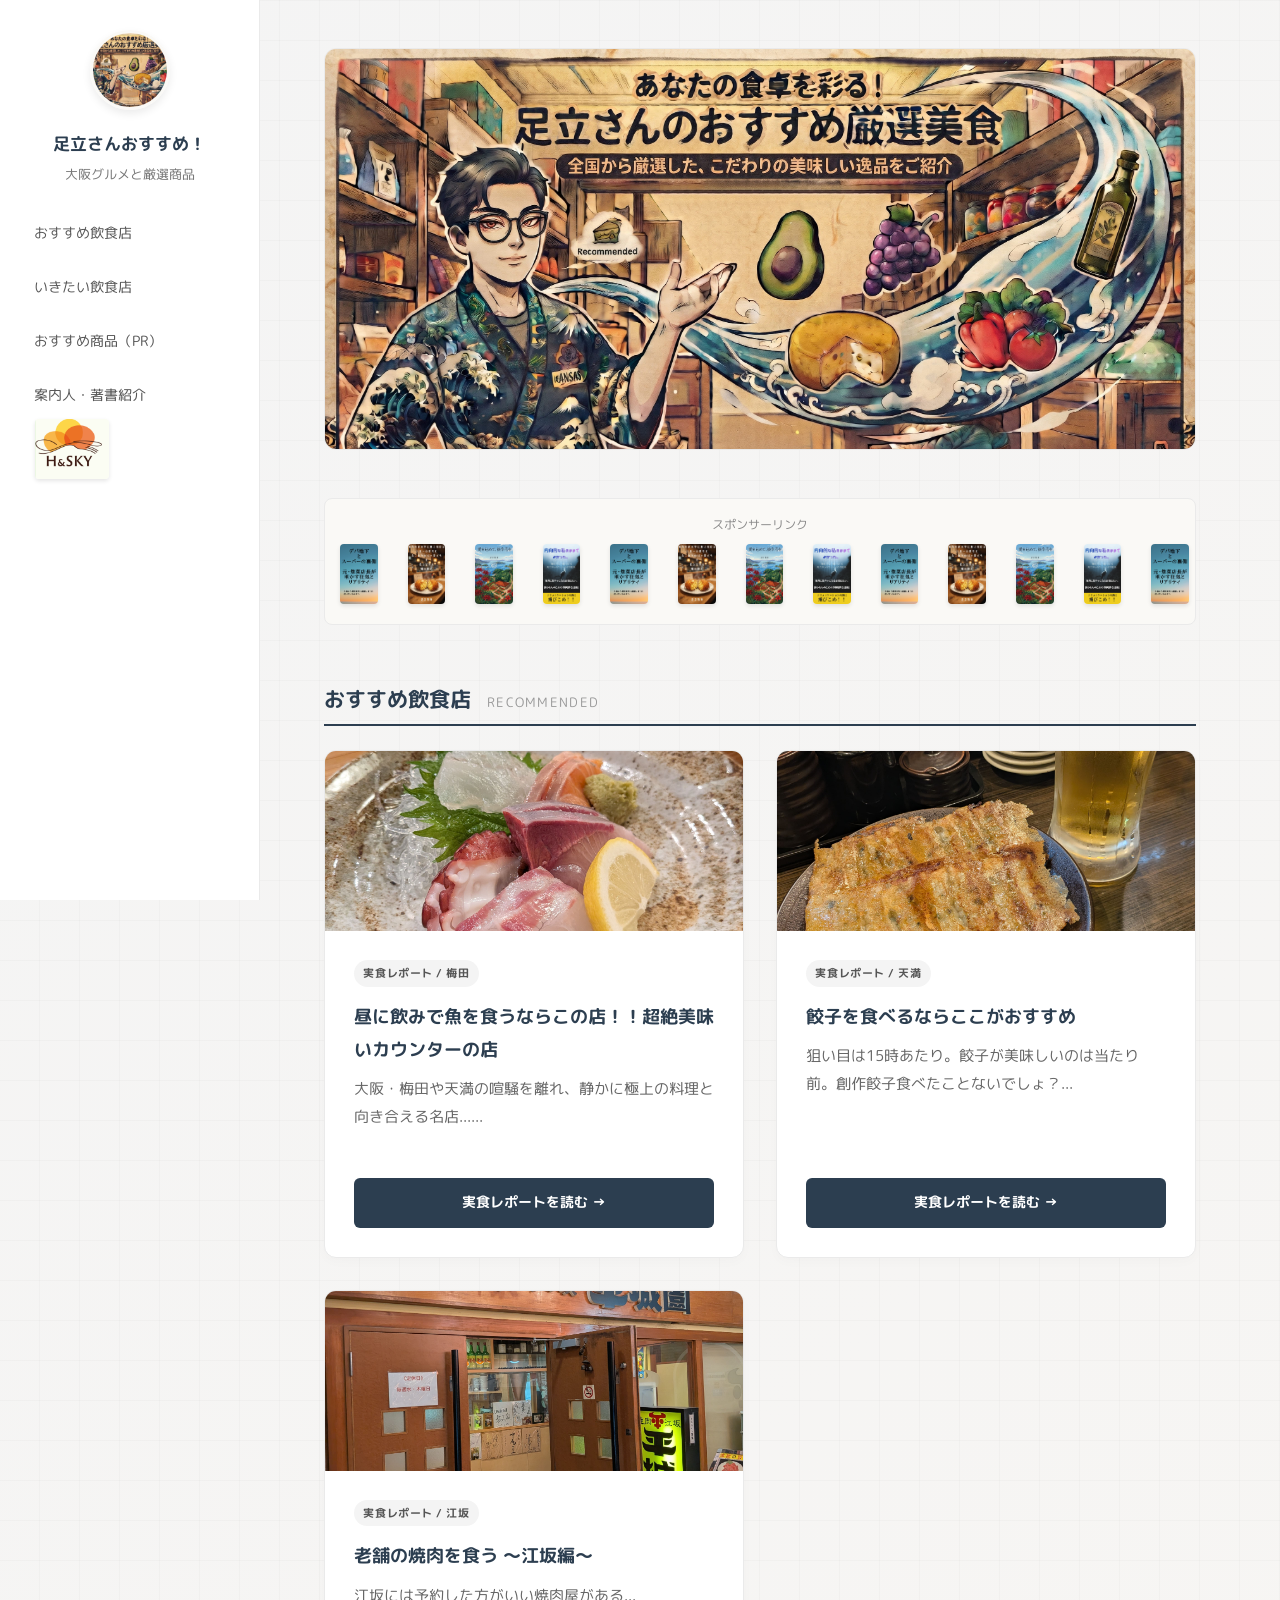
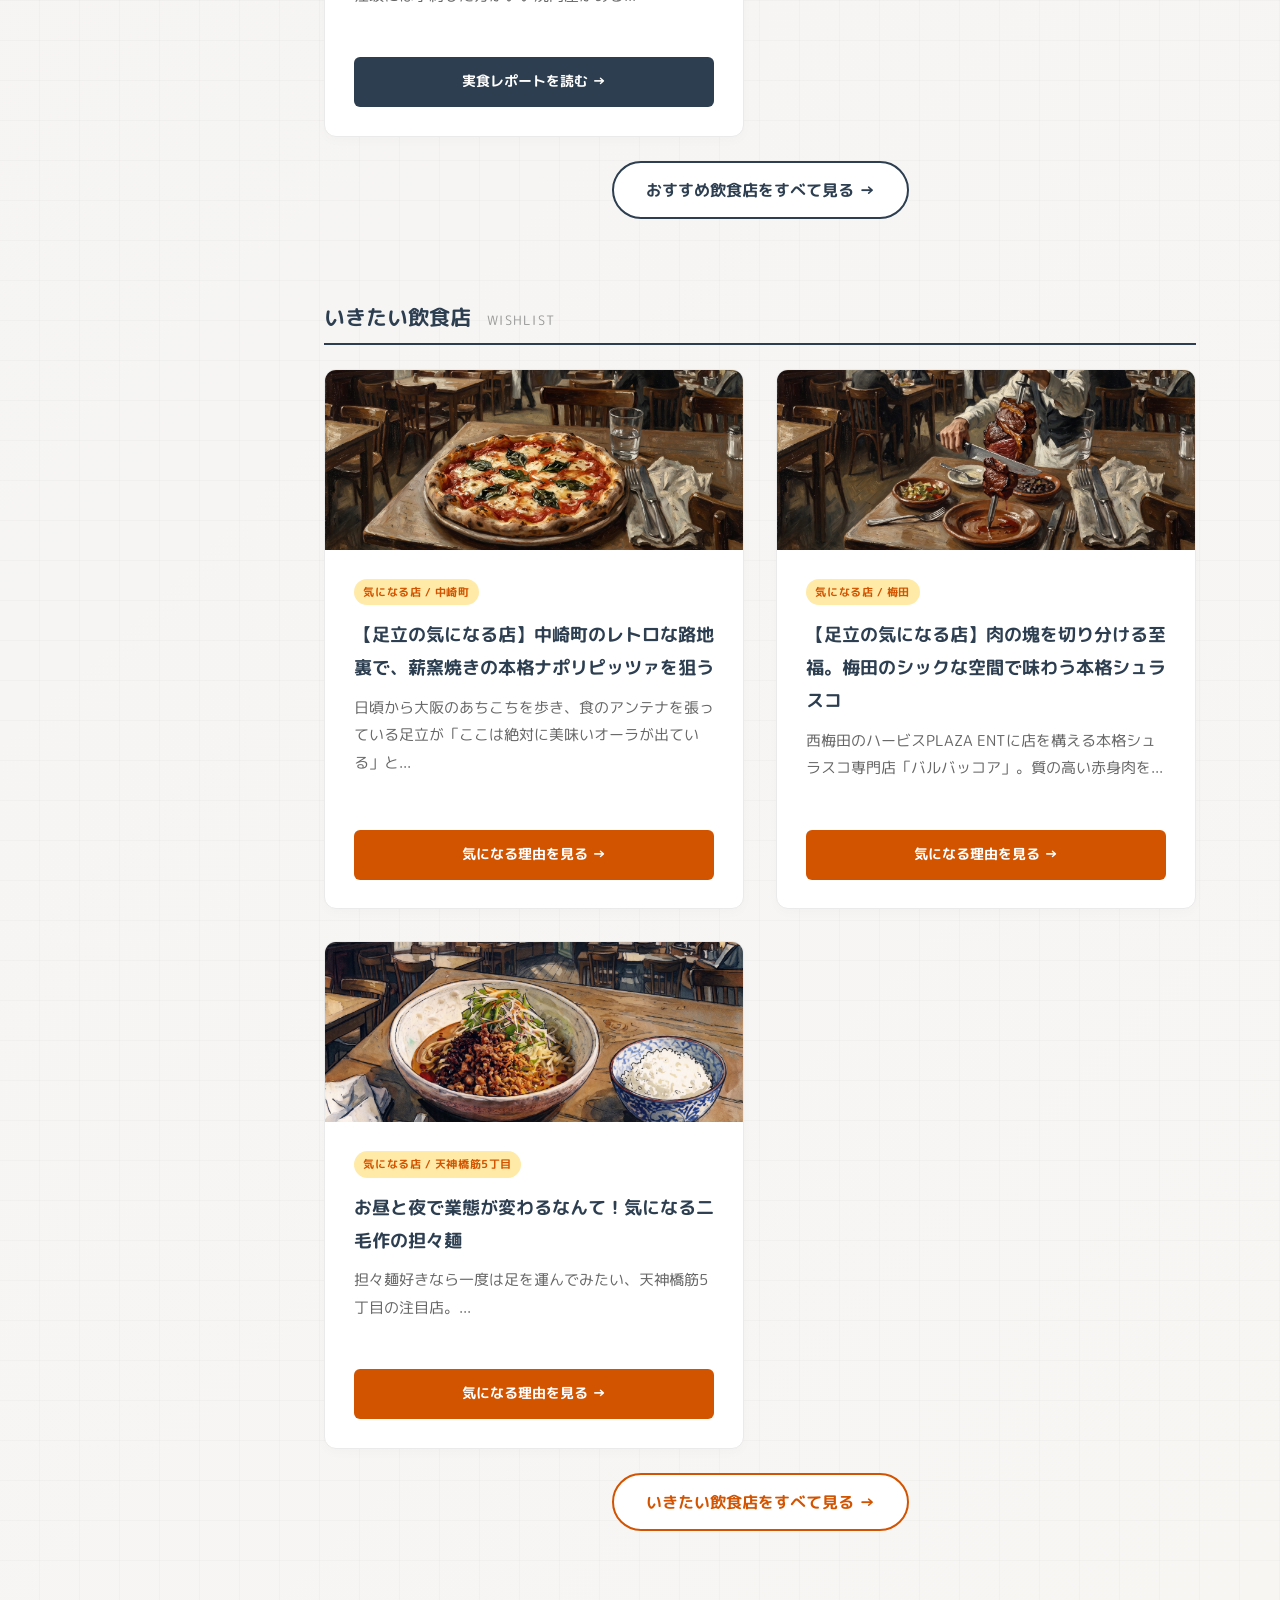
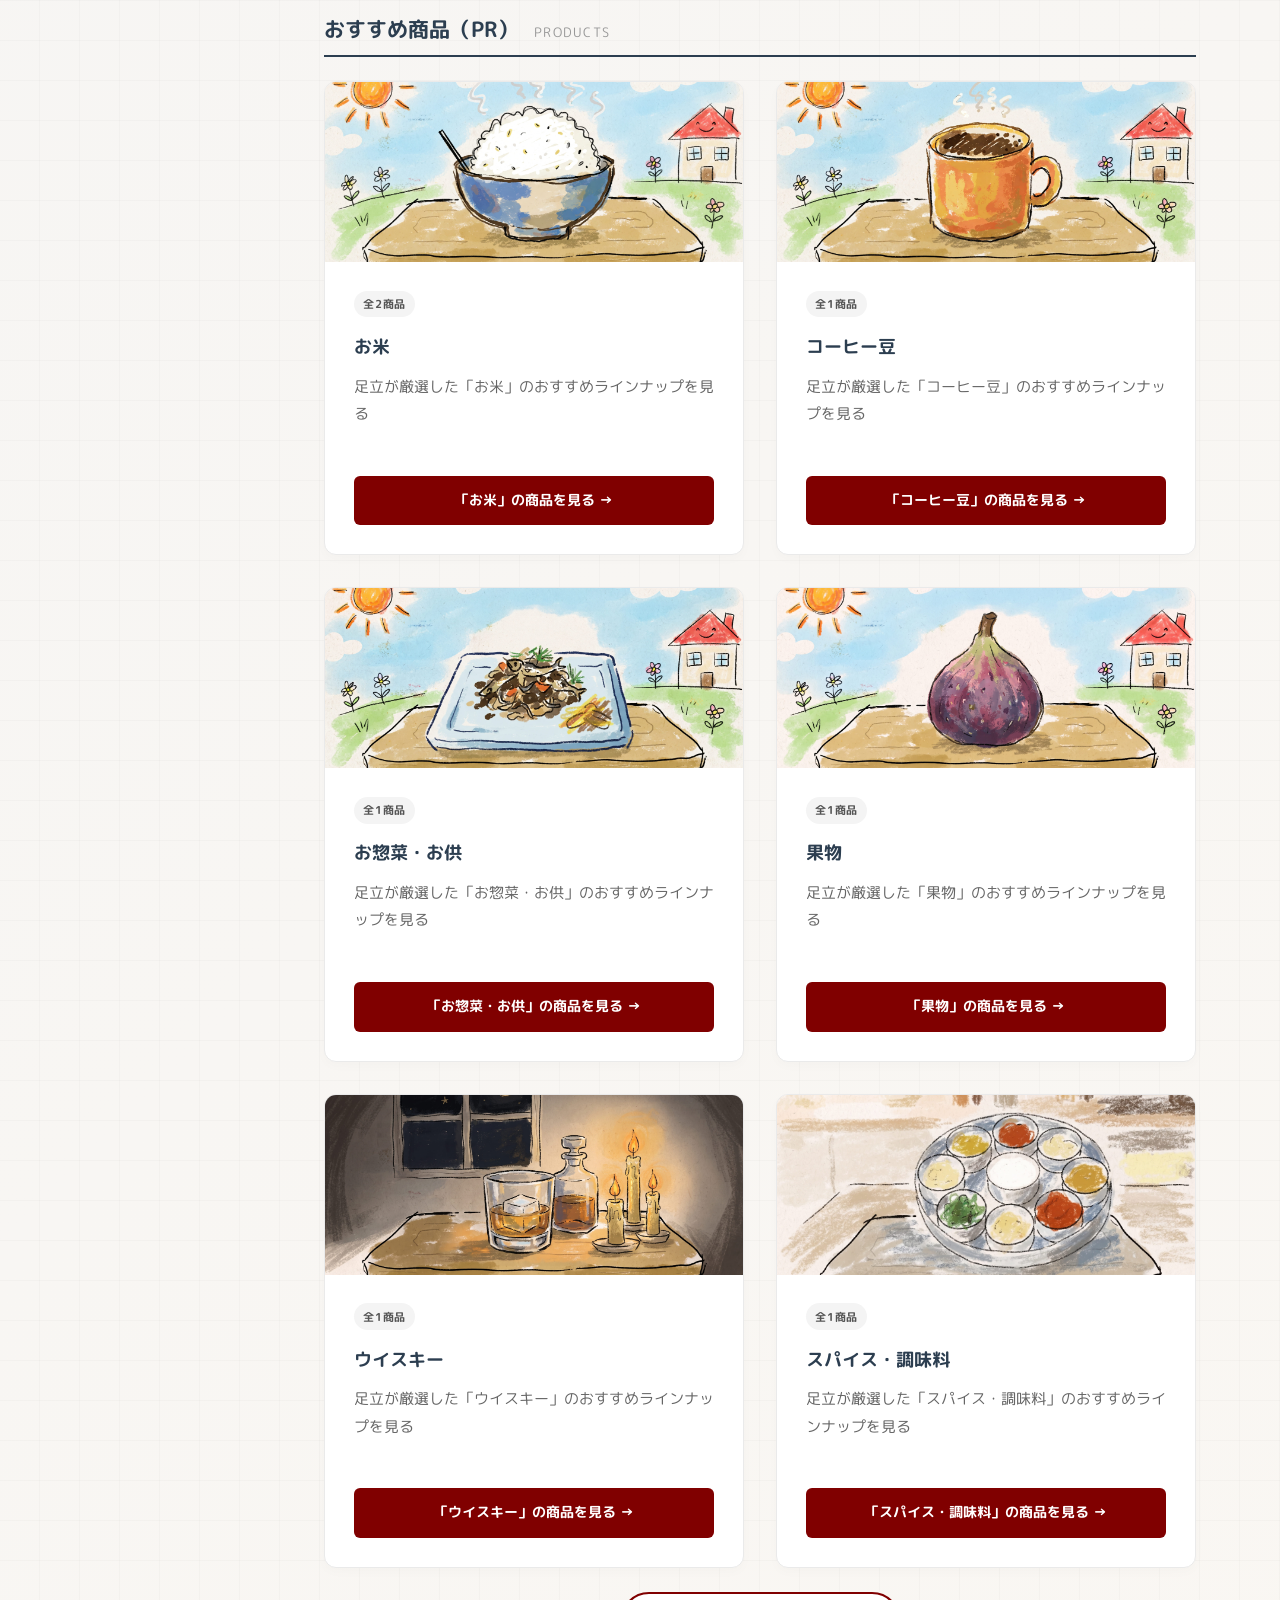
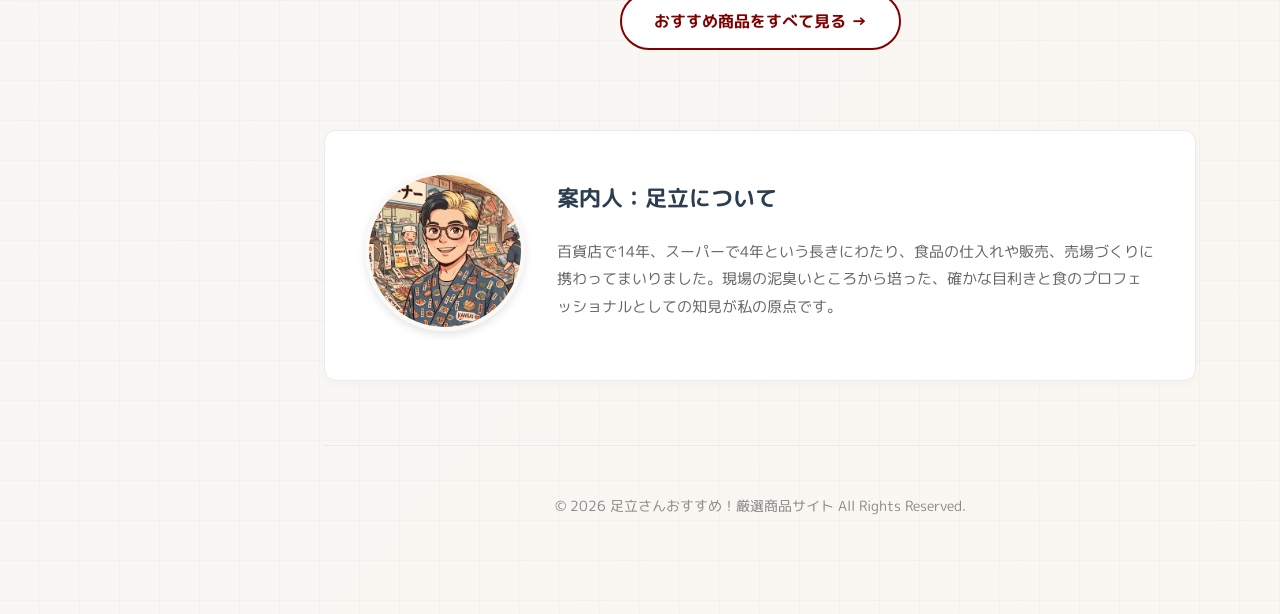
==== commit 826ee3fa: "Add files via upload" ====
--- a/index.html
+++ b/index.html
@@ -245,16 +245,15 @@
                 </article>
             `).join('');
         }
-
+        
         // 2. いきたい飲食店（wishlist）を最新3件取得
         const wishes = gourmetArticles.filter(a => a.type === 'wishlist').slice(0, 3);
         const wishGrid = document.getElementById('wishlist-grid');
         if (wishGrid) {
             wishGrid.innerHTML = wishes.map(article => `
                 <article class="card">
-                     <div class="card-image-wrap" style="height: 180px; overflow: hidden;">
-    <img src="${article.image}" alt="${article.title}" style="width: 100%; height: 100%; object-fit: cover;">
-</div>
+                    <div class="card-image-wrap" style="height: 180px; overflow: hidden;">
+                        <img src="${article.image}" alt="${article.title}" style="width: 100%; height: 100%; object-fit: cover;">
                     </div>
                     <div class="card-content">
                         <span class="category-tag" style="background-color: #ffeaa7; color: #d35400;">${article.tag}</span>
@@ -266,23 +265,27 @@
             `).join('');
         }
 
-        // 3. おすすめ商品を最新3件取得
-        const topProducts = products.slice(0, 4);
-        const productGrid = document.getElementById('product-grid');
-        if (productGrid) {
-            productGrid.innerHTML = topProducts.map(prod => `
-                <article class="card">
-                    <div class="card-image-wrap">
-                        <img src="${prod.image}" alt="${prod.name}" style="width: 100%; height: 100%; object-fit: cover;">
-                    </div>
-                    <div class="card-content">
-                        <span class="category-tag" style="background: #f4f4f4; color: #555;">${prod.category}</span>
-                        <h3>${prod.name}</h3>
-                        <p class="card-desc">${prod.desc}</p>
-                    </div>
-                    <a href="${prod.url}" target="_blank" rel="noopener" class="affiliate-btn rakuten-btn" style="background-color: #bf0000;">${prod.btnText}</a>
-                </article>
-            `).join('');
+       // 3. おすすめ商品をカテゴリー別の入口カードとして自動生成
+       const productGrid = document.getElementById('product-grid');
+        if (productGrid && typeof products !== 'undefined') {
+            const categories = [...new Set(products.map(p => p.category))];
+            productGrid.innerHTML = categories.map(cat => {
+                const catProducts = products.filter(p => p.category === cat);
+                const firstProd = catProducts[0];
+                return `
+                    <article class="card">
+                        <div class="card-image-wrap" style="height: 180px; overflow: hidden;">
+                            <img src="${firstProd.image}" alt="${cat}" style="width: 100%; height: 100%; object-fit: cover;">
+                        </div>
+                        <div class="card-content">
+                            <span class="category-tag" style="background: #f4f4f4; color: #555;">全${catProducts.length}商品</span>
+                            <h3>${cat}</h3>
+                            <p class="card-desc">足立が厳選した「${cat}」のおすすめラインナップを見る</p>
+                        </div>
+                        <a href="list-product.html?cat=${encodeURIComponent(cat)}" class="affiliate-btn" style="background-color: #800000;">「${cat}」の商品を見る →</a>
+                    </article>
+                `;
+            }).join('');
         }
     </script>
 </body>
